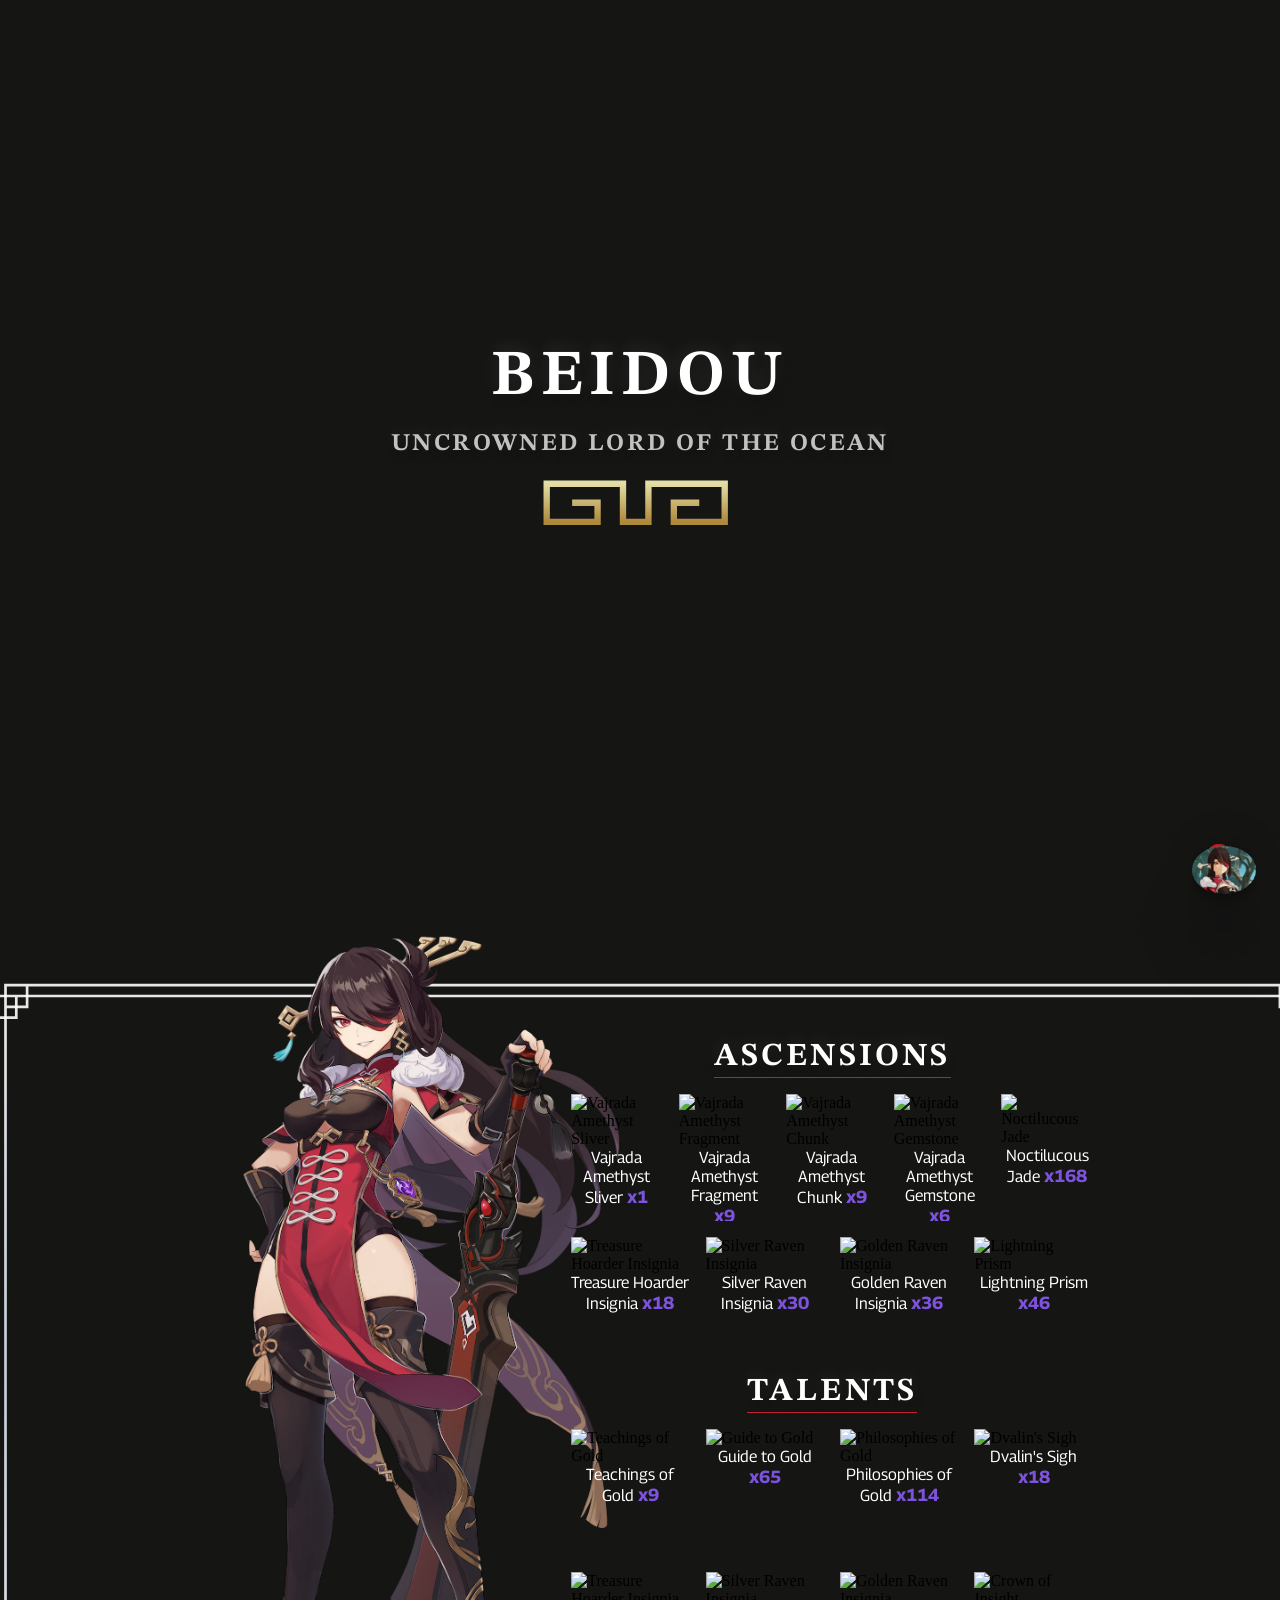
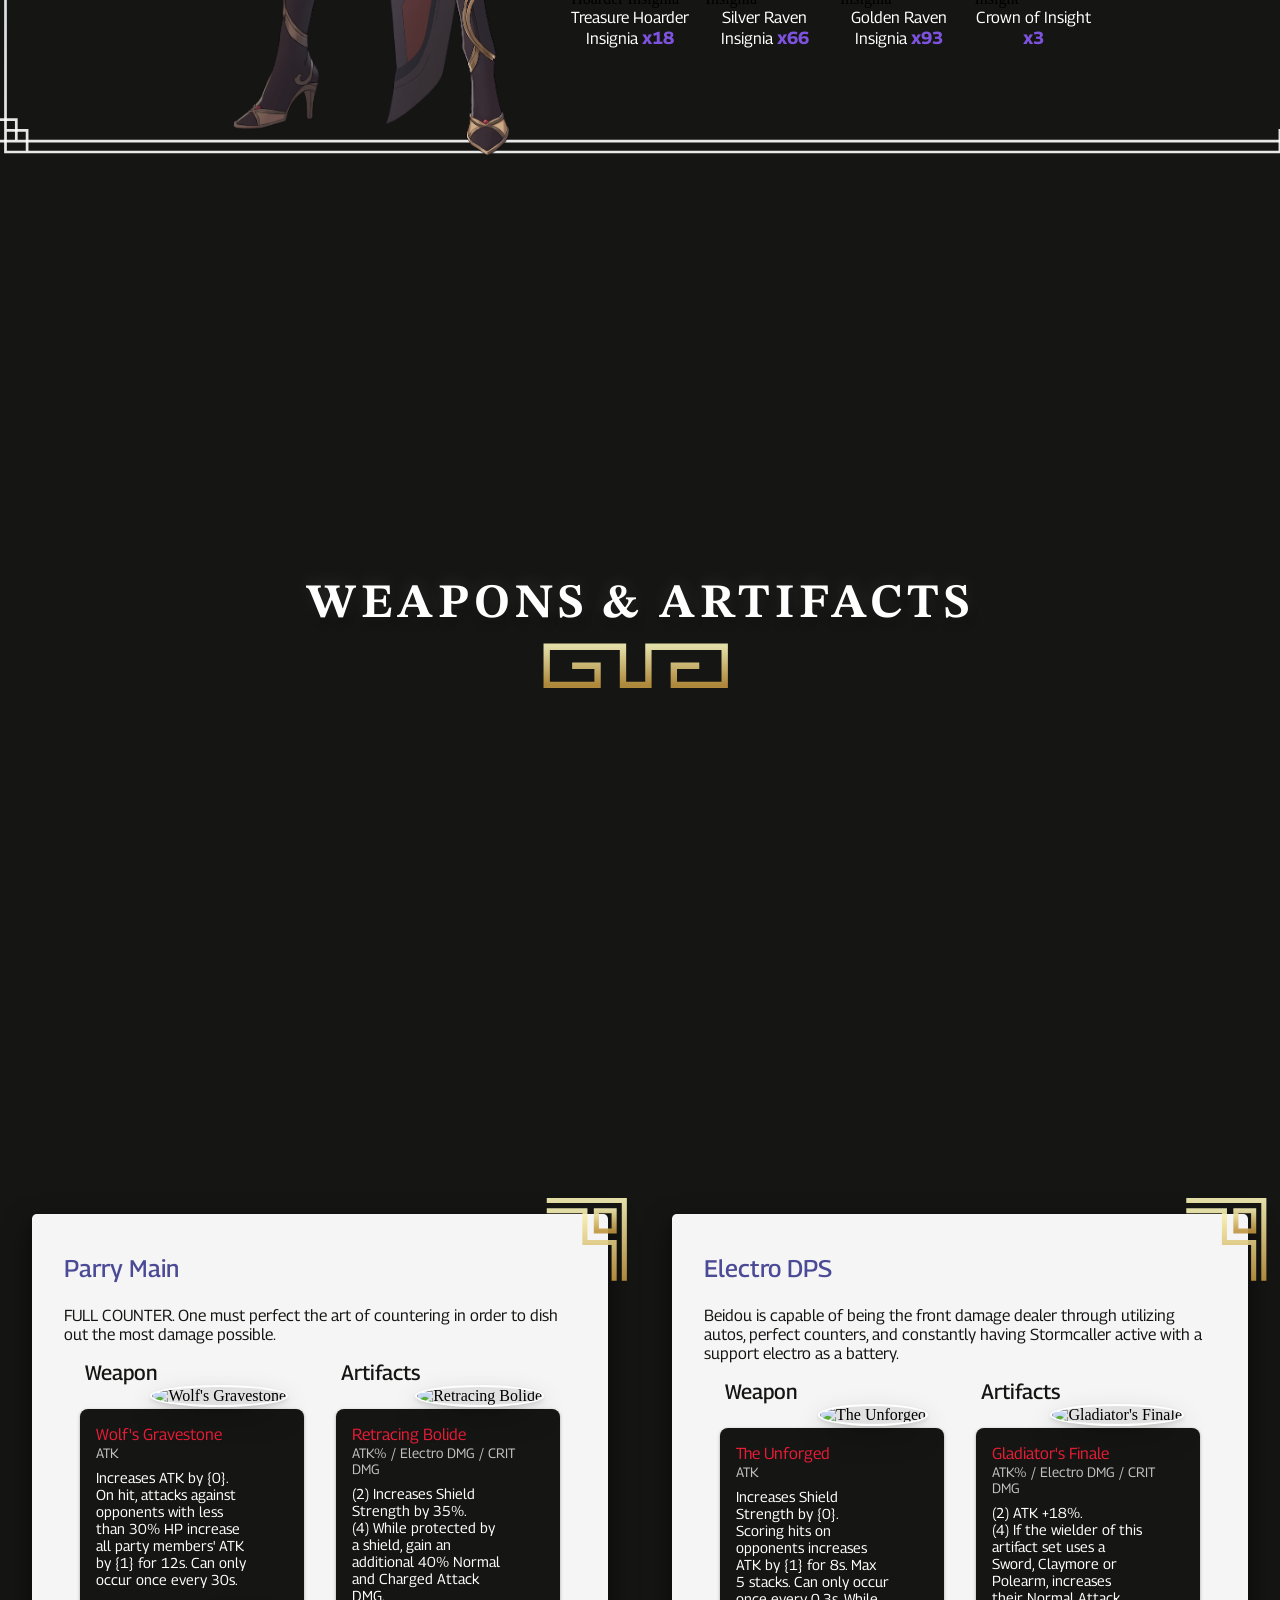
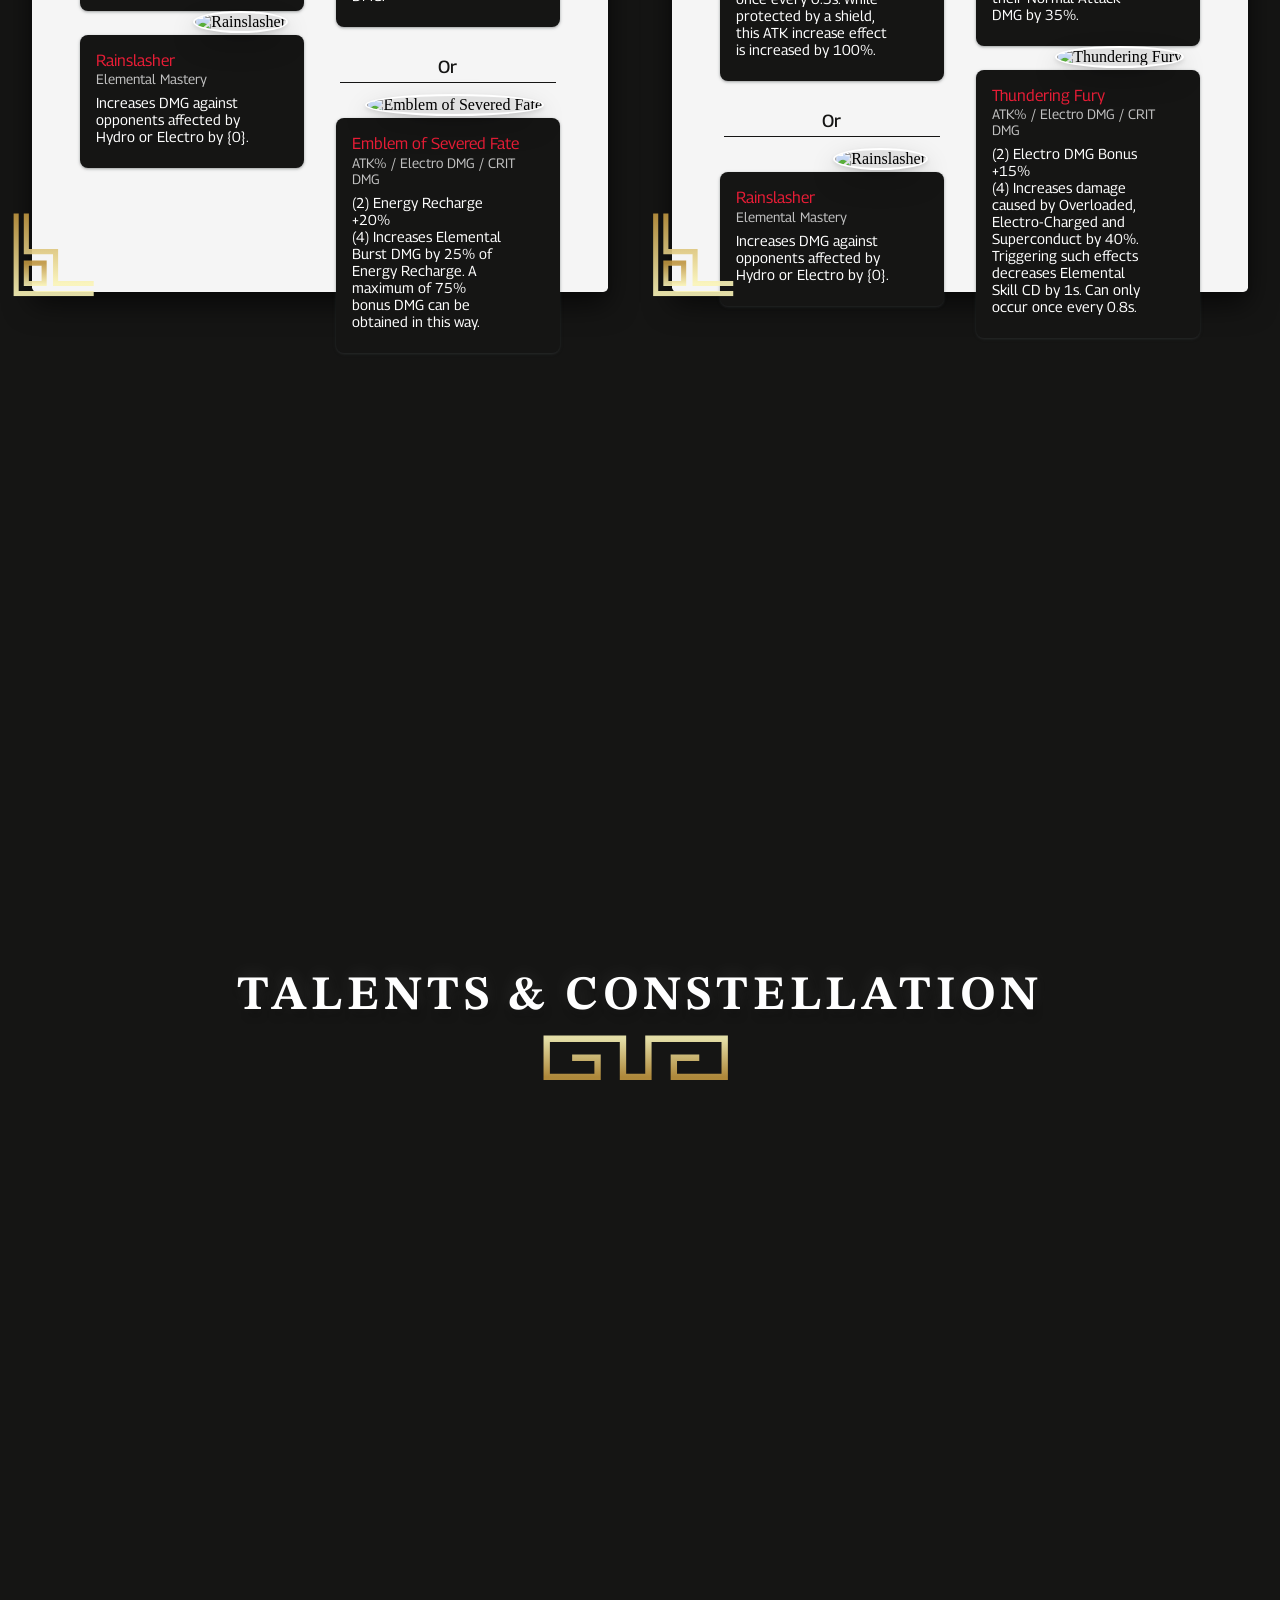
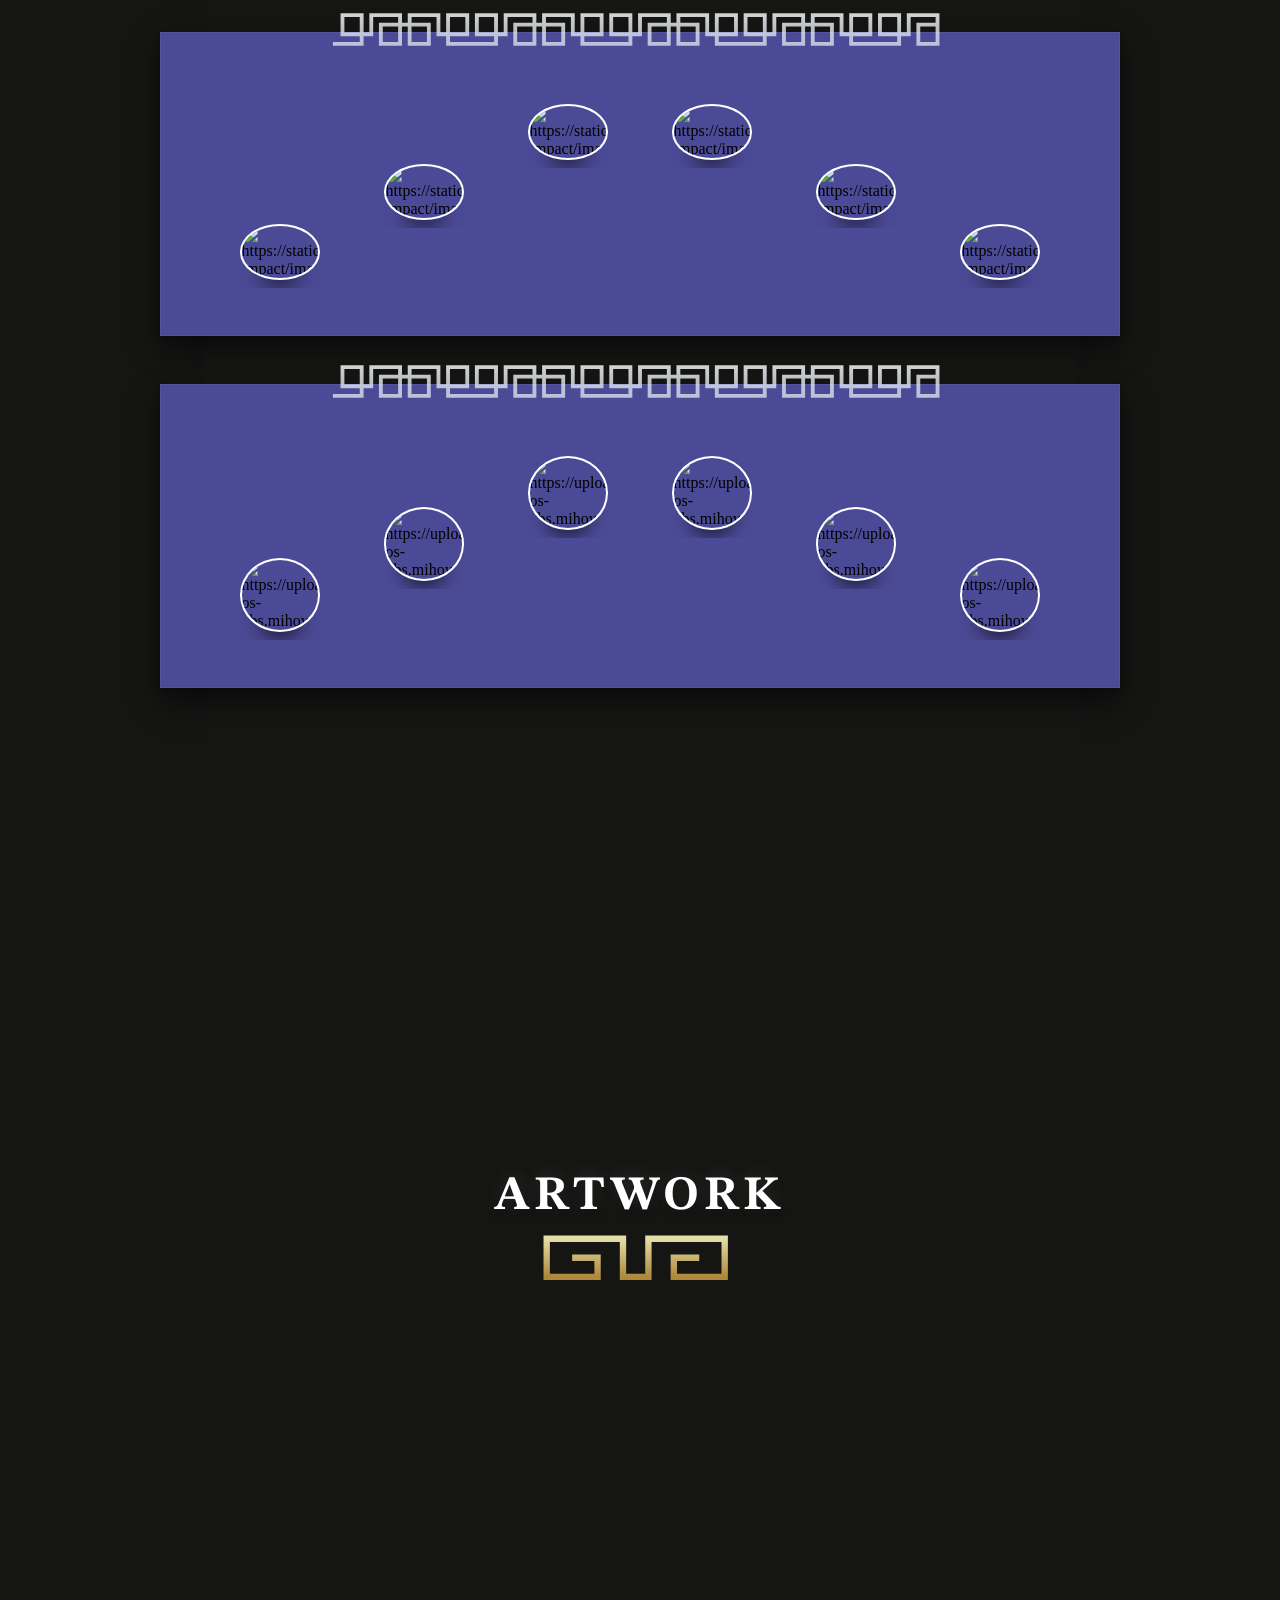
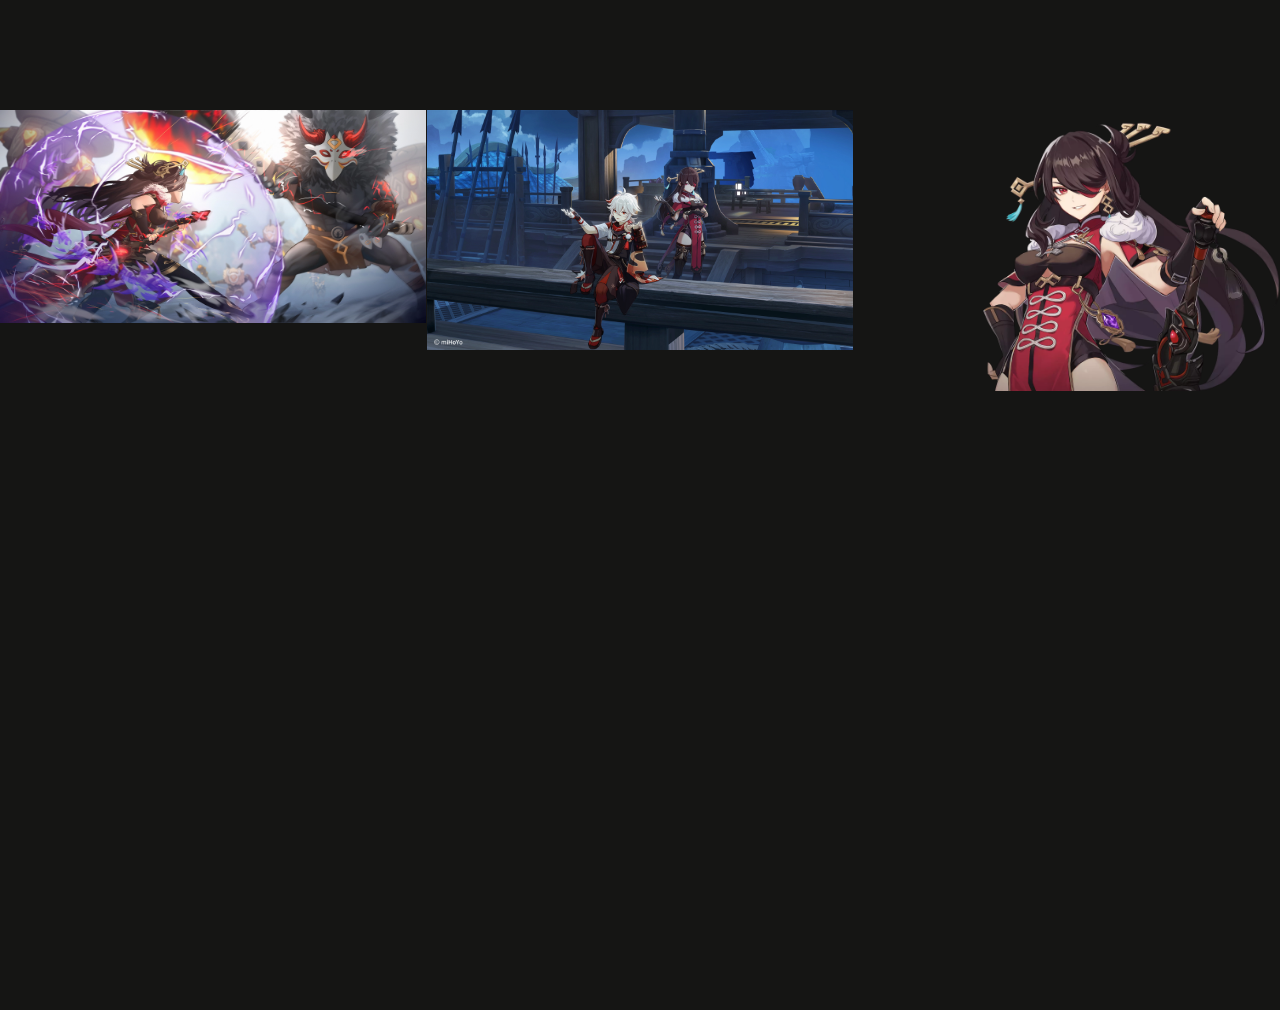
==== Liyue/Beidou/beidou.html @ e744b18b "update character scripts" ====
<!DOCTYPE html>
<html lang="en">
<head>
    <meta charset="UTF-8">
    <meta http-equiv="X-UA-Compatible" content="IE=edge">
    <meta name="viewport" content="width=device-width, initial-scale=1.0">
    <link rel='stylesheet' href='./style.css'>
    <!-- <link rel="stylesheet" href="https://unpkg.com/aos@next/dist/aos.css" /> -->
    <script src='./scripts/character.js' async></script>
    
    <!-- <script src='./scripts/randomQuote.js' defer></script>  -->
    <script src='./scripts/videoArtwork.js' async></script>
    <script src='./scripts/menu.js' defer></script>
    <title>Beidou</title>
</head>



<body>

    <svg width="0px" height="0px" xmlns="http://www.w3.org/2000/svg">
        <defs>
            <linearGradient id="lightToDarkBlackVertical" x1="0%" y1="0%" x2="100%" y2="0%" gradientTransform="rotate(90)">
                <stop offset="0%" style="stop-color:#ffffff;stop-opacity: .9" />
                <stop offset="50%" style="stop-color:#d7e1ec;stop-opacity: .9" />
                <stop offset="100%" style="stop-color:#ffffff;stop-opacity: .9" />
            </linearGradient>
            <linearGradient id="lightToDarkGold" x1="0%" y1="0%" x2="100%" y2="0%" gradientTransform="rotate(90)">
                <stop offset="0%" style="stop-color:#faf4b7;stop-opacity:.9" />
                <stop offset="100%" style="stop-color:#BF953F;stop-opacity:.9" />
            </linearGradient>
            <linearGradient id="darkToLightGold" x1="0%" y1="0%" x2="100%" y2="0%" gradientTransform="rotate(90)">
                <stop offset="0%" style="stop-color:#BF953F;stop-opacity:.9" />
                <stop offset="100%" style="stop-color:#FCF6BA;stop-opacity:.9" />
            </linearGradient>
            <linearGradient id="whiteGrad" x1="0%" y1="0%" x2="100%" y2="0%" gradientTransform="rotate(90)">
                <stop offset="0%" style="stop-color:#ffffff;stop-opacity:.8" />
                <stop offset="74%" style="stop-color:#d7e1ec;stop-opacity:.8" />
            </linearGradient>
            <linearGradient id="whiteGradOpp" x1="0%" y1="0%" x2="100%" y2="0%" gradientTransform="rotate(90)">
                <stop offset="0%" style="stop-color:#d7e1ec;stop-opacity:.8" />
                <stop offset="74%" style="stop-color:#ffffff;stop-opacity:.8" />
            </linearGradient>
        </defs>
    </svg>

    <section class="opening-section">
        <h1 class="title" id="title" data-aos="zoom-out" data-aos-delay="100"></h1>
        <h2 class="sub-title" id="sub-title" data-aos="zoom-out" data-aos-delay="300"></h2>
        <!-- Random Quote -->
        <!-- <p class="random-quote" id="randomQuote" data-aos="zoom-out" data-aos-delay="300"></p> -->
        <svg viewBox="0 0 151 15" xmlns="http://www.w3.org/2000/svg">
            <path d="M 45 2.5 L 47 2.5 L 47 4 L 43 4 L 43 1 L 49 1 L 49 4 L 51 4 L 51 1 L 57 1 L 57 4 L 53 4 L 53 2.5 L 55 2.5 " class="path" stroke="url(#lightToDarkGold)" stroke-width=".5" fill="transparent"></path>
        </svg>
        <div class="menu" id="menu">
            <i id="materials-anchor"></i>
            <i id="builds-anchor"></i>
            <i id="combat-anchor"></i>
            <i id="artwork-anchor"></i>
            <div class="image-video-container" id="menu-gif">
                <img data-aos="fade-right" data-aos-delay="400" src="./Beidou/gifs/mihoyo-genshin.gif" alt="beidou gif">
            </div>
        </div>
    </section>

    <section class="talents-ascension-section" id="talents-ascension">
        <svg viewBox="0 0 1650 1000" xmlns="http://www.w3.org/2000/svg">
            <path d="M 10 4 L 12 4 L 12 6 L 10 6 L 10 4 L 130 4 L 130 6 L 128 6 L 128 4 L 130 4 L 130 75 L 128 75 L 128 73 L 130 73 L 130 75 L 10 75 L 10 73 L 12 73 L 12 75 L 10 75 L 10 4" class="border" stroke="url(#lightToDarkBlackVertical)" stroke-width=".25" fill="transparent"></path>
            <path d="M 9 5 L 11 5 L 11 7 L 9 7 L 9 5 L 131 5 L 131 7 L 129 7 L 129 5 L 131 5 L 131 74 L 129 74 L 129 72 L 131 72 L 131 74 L 9 74 L 9 72 L 11 72 L 11 74 L 9 74 L 9 5 " class="border" stroke="url(#lightToDarkBlackVertical)" stroke-width=".25" fill="transparent"></path>
        </svg>

        <div class="character-splash image-video-container" id="character-splash">
            <img data-aos="zoom-in" src="" alt="">
        </div>
        <div class="talents-ascension">
            <h2 data-aos="zoom-in">Ascensions</h2>
            <div class="shivada">
                <div class="item image-video-container" data-aos="fade-right" data-aos-delay="850">
                    <img src="" alt="">
                    <p class="item-name stone"></p>
                </div>
                <div class="item image-video-container" data-aos="fade-right" data-aos-delay="650">
                    <img src="" alt="">
                    <p class="item-name stone" ></p>
                </div>
                <div class="item image-video-container" data-aos="fade-right" data-aos-delay="450">
                    <img src="" alt="">
                    <p class="item-name stone"></p>
                </div>
                <div class="item image-video-container" data-aos="fade-right" data-aos-delay="250">
                    <img src="" alt="">
                    <p class="item-name stone" ></p>
                </div>
                <div class="item image-video-container" data-aos="fade-right" data-aos-delay="50">
                    <img src="" alt="">
                    <p class="item-name stone" ></p>
                </div>
            </div>
            <div class="monster">
                <div class="item image-video-container" data-aos="fade-right" data-aos-delay="650">
                    <img src="" alt="">
                    <p class="item-name collectable"></p>
                </div>
                <div class="item image-video-container" data-aos="fade-right" data-aos-delay="450">
                    <img src="" alt="">
                    <p class="item-name collectable"></p>
                </div>
                <div class="item image-video-container" data-aos="fade-right" data-aos-delay="250">
                    <img src="" alt="">
                    <p class="item-name collectable"></p>
                </div>
                <div class="item image-video-container" data-aos="fade-right" data-aos-delay="50">
                    <img src="" alt="">
                    <p class="item-name unique-collectable"></p>
                </div>
            </div>
            <h2 data-aos="zoom-in">Talents</h2>
            <div class="books">
                <div class="item image-video-container" data-aos="fade-right" data-aos-delay="650">
                    <img src="" alt="">
                    <p class="item-name book"></p>
                </div>
                <div class="item image-video-container" data-aos="fade-right" data-aos-delay="450">
                    <img src="" alt="">
                    <p class="item-name book"></p>
                </div>
                <div class="item image-video-container" data-aos="fade-right" data-aos-delay="250">
                    <img src="" alt="">
                    <p class="item-name book"></p>
                </div>
                <div class="item image-video-container" data-aos="fade-right" data-aos-delay="50">
                    <img src="" alt="">
                    <p class="item-name boss"></p>
                </div>
            </div>
            <div class="monster">
                <div class="item image-video-container" data-aos="fade-right" data-aos-delay="650">
                    <img src="" alt="">
                    <p class="item-name collectable"></p>
                </div>
                <div class="item image-video-container" data-aos="fade-right" data-aos-delay="450">
                    <img src="" alt="">
                    <p class="item-name collectable"></p>
                </div>
                <div class="item image-video-container" data-aos="fade-right" data-aos-delay="250">
                    <img src="" alt="">
                    <p class="item-name collectable"></p>
                </div>
                <div class="item image-video-container" data-aos="fade-right" data-aos-delay="50">
                    <img src="" alt="">
                    <p class="item-name crown"></p>
                </div>
            </div>
        </div>
    </section>

    <section class="title-section">
        <h2 data-aos="zoom-out-down">Weapons & Artifacts</h2>
        <svg viewBox="0 0 151 15" xmlns="http://www.w3.org/2000/svg">
            <path d="M 45 2.5 L 47 2.5 L 47 4 L 43 4 L 43 1 L 49 1 L 49 4 L 51 4 L 51 1 L 57 1 L 57 4 L 53 4 L 53 2.5 L 55 2.5 " class="path" stroke="url(#lightToDarkGold)" stroke-width=".5" fill="transparent"></path>
        </svg>
    </section>

    <section class="build-section" id="build-section">
        <svg class="top-border" viewBox="0 0 151 15" xmlns="http://www.w3.org/2000/svg">
            <path d="M 43 .2 L 49.1 .2 L 49.1 6.5 " class="path" stroke="url(#lightToDarkGold)" stroke-width=".4" fill="transparent"></path>
            <path d="M 43 1 L 46 1 L 46 3.5 L 48.3 3.5 L 48.3 6.5 "class="path" stroke="url(#lightToDarkGold)" stroke-width=".4" fill="transparent"></path>
            <path d="M 46.9 1 L 48.3 1 L 48.3 2.6 L 46.9 2.6 L 46.9 .8  "class="path" stroke="url(#lightToDarkGold)" stroke-width=".4" fill="transparent"></path>
            <path d="M 93.3 .2 L 99.4 .2 L 99.4 6.5 " class="path" stroke="url(#lightToDarkGold)" stroke-width=".4" fill="transparent"></path>
            <path d="M 93.3 1 L 96.3 1 L 96.3 3.5 L 98.6 3.5 L 98.6 6.5 "class="path" stroke="url(#lightToDarkGold)" stroke-width=".4" fill="transparent"></path>
            <path d="M 97.2 1 L 98.6 1 L 98.6 2.6 L 97.2 2.6 L 97.2 .8  "class="path" stroke="url(#lightToDarkGold)" stroke-width=".4" fill="transparent"></path>
        </svg>

        <svg class="bottom-border" viewBox="0 0 151 15" xmlns="http://www.w3.org/2000/svg" transform="rotate(180)">
            <path d="M 43 .2 L 49.1 .2 L 49.1 6.5 " class="path" stroke="url(#lightToDarkGold)" stroke-width=".4" fill="transparent" ></path>
            <path d="M 43 1 L 46 1 L 46 3.5 L 48.3 3.5 L 48.3 6.5 "class="path" stroke="url(#lightToDarkGold)" stroke-width=".4" fill="transparent"></path>
            <path d="M 46.9 1 L 48.3 1 L 48.3 2.6 L 46.9 2.6 L 46.9 .8  "class="path" stroke="url(#lightToDarkGold)" stroke-width=".4" fill="transparent"></path>
            <path d="M 93.3 .2 L 99.4 .2 L 99.4 6.5 " class="path" stroke="url(#lightToDarkGold)" stroke-width=".4" fill="transparent"></path>
            <path d="M 93.3 1 L 96.3 1 L 96.3 3.5 L 98.6 3.5 L 98.6 6.5 "class="path" stroke="url(#lightToDarkGold)" stroke-width=".4" fill="transparent"></path>
            <path d="M 97.2 1 L 98.6 1 L 98.6 2.6 L 97.2 2.6 L 97.2 .8  "class="path" stroke="url(#lightToDarkGold)" stroke-width=".4" fill="transparent"></path>
        </svg>
    </section>

    <section class="title-section">
        <h2 data-aos="zoom-out-down">Talents & Constellation</h2>
        <svg viewBox="0 0 151 15" xmlns="http://www.w3.org/2000/svg">
            <path d="M 45 2.5 L 47 2.5 L 47 4 L 43 4 L 43 1 L 49 1 L 49 4 L 51 4 L 51 1 L 57 1 L 57 4 L 53 4 L 53 2.5 L 55 2.5 " class="path" stroke="url(#lightToDarkGold)" stroke-width=".5" fill="transparent"></path>
        </svg>
    </section>

    <section class="combat-section" id="combat-section">
        <div id="abilities-constellation" class="container">
            <div class="abilities-constellation">
                <svg viewBox="0 20 1400 80"  xmlns="http://www.w3.org/2000/svg" class="border-top">
                    <path d="M 180 60 L 210 60 L 210 30 L 190 30 L 190 50 L 220 50 
                            L 220 30 L 250 30 L 250 60 L 230 60 L 230 40 L 280 40 L 280 60 L 260 60 L 260 30 L 290 30 
                            L 290 50 L 320 50 L 320 30 L 300 30 L 300 60 L 350 60 L 350 30 L 330 30 L 330 50 L 360 50 
                            L 360 30 L 390 30 L 390 60 L 370 60 L 370 40 L 420 40 L 420 60 L 400 60 L 400 30 L 430 30 
                            L 430 50 L 460 50 L 460 30 L 440 30 L 440 60 L 490 60 L 490 30 L 470 30 L 470 50 L 500 50
                            L 500 30 L 530 30 L 530 60 L 510 60 L 510 40 L 560 40 L 560 60 L 540 60 L 540 30 L 570 30 
                            L 570 50 L 600 50 L 600 30 L 580 30 L 580 60 L 630 60 L 630 30 L 610 30 L 610 50 L 640 50
                            L 640 30 L 670 30 L 670 60 L 650 60 L 650 40 L 700 40 L 700 60 L 680 60 L 680 30 L 710 30 
                            L 710 50 L 740 50 L 740 30 L 720 30 L 720 60 L 770 60 L 770 30 L 750 30 L 750 50 L 780 50
                            L 780 30 L 810 30 L 810 60 L 790 60 L 790 40 L 810 40" class="border-image" stroke="url(#whiteGrad)" stroke-width="4" fill="transparent"></path>
                </svg>
                <div id="abilities" class="combat-images">
                    <div class="item ability-low image-video-container" data-aos="fade-down" data-aos-delay="100">
                        <img src="">
                    </div>
                    <div class="item ability-mid image-video-container" data-aos="fade-down" data-aos-delay="200">
                        <img src="">
                    </div>
                    <div class="item image-video-container" data-aos="fade-down" data-aos-delay="300">
                        <img src="">
                    </div>
                    <div class="item image-video-container" data-aos="fade-down" data-aos-delay="400">
                        <img src="">
                    </div>
                    <div class="item ability-mid image-video-container" data-aos="fade-down" data-aos-delay="500">
                        <img src="">
                    </div>
                    <div class="item ability-low image-video-container" data-aos="fade-down" data-aos-delay="600">
                        <img src="">
                    </div>
                </div>
                <h3 id="ability-title"></h3>
            </div>
            <div class="abilities-constellation">
                <svg viewBox="0 20 1400 80"  xmlns="http://www.w3.org/2000/svg" class="border-top">
                    <path d="M 180 60 L 210 60 L 210 30 L 190 30 L 190 50 L 220 50 
                            L 220 30 L 250 30 L 250 60 L 230 60 L 230 40 L 280 40 L 280 60 L 260 60 L 260 30 L 290 30 
                            L 290 50 L 320 50 L 320 30 L 300 30 L 300 60 L 350 60 L 350 30 L 330 30 L 330 50 L 360 50 
                            L 360 30 L 390 30 L 390 60 L 370 60 L 370 40 L 420 40 L 420 60 L 400 60 L 400 30 L 430 30 
                            L 430 50 L 460 50 L 460 30 L 440 30 L 440 60 L 490 60 L 490 30 L 470 30 L 470 50 L 500 50
                            L 500 30 L 530 30 L 530 60 L 510 60 L 510 40 L 560 40 L 560 60 L 540 60 L 540 30 L 570 30 
                            L 570 50 L 600 50 L 600 30 L 580 30 L 580 60 L 630 60 L 630 30 L 610 30 L 610 50 L 640 50
                            L 640 30 L 670 30 L 670 60 L 650 60 L 650 40 L 700 40 L 700 60 L 680 60 L 680 30 L 710 30 
                            L 710 50 L 740 50 L 740 30 L 720 30 L 720 60 L 770 60 L 770 30 L 750 30 L 750 50 L 780 50
                            L 780 30 L 810 30 L 810 60 L 790 60 L 790 40 L 810 40" class="border-image" stroke="url(#whiteGrad)" stroke-width="4" fill="transparent"></path>
                </svg>
                <div id="constellations" class="constellation-images">
                    <div class="item ability-low image-video-container" data-aos="fade-down" data-aos-delay="100">
                        <img src="">
                    </div>
                    <div class="item ability-mid image-video-container" data-aos="fade-down" data-aos-delay="200">
                        <img src="">
                    </div>
                    <div class="item image-video-container" data-aos="fade-down" data-aos-delay="300">
                        <img src="">
                    </div>
                    <div class="item image-video-container" data-aos="fade-down" data-aos-delay="400">
                        <img src="">
                    </div>
                    <div class="item ability-mid image-video-container" data-aos="fade-down" data-aos-delay="500">
                        <img src="">
                    </div>
                    <div class="item ability-low image-video-container" data-aos="fade-down" data-aos-delay="600">
                        <img src="">
                    </div>
                </div>
                <h3 id="constellation-title"></h3>
            </div>
        </div>
        <div id="combat-overlay" class="overlay">
            <div id="combat-box" class="overlay-box">
                <i id="combat-exit"><img src="https://img.icons8.com/small/16/000000/delete-sign.png" alt="exit img"/></i>
                <h2 id="combat-title"></h2>
                <p id="combat-description"></p>
                <div id="combat-video" class="image-video-container">
                </div>
            </div>
        </div>
    </section>


    <section class="title-section">
        <h2 data-aos="zoom-out-down">Artwork</h2>
        <svg viewBox="0 0 151 15" xmlns="http://www.w3.org/2000/svg">
            <path d="M 45 2.5 L 47 2.5 L 47 4 L 43 4 L 43 1 L 49 1 L 49 4 L 51 4 L 51 1 L 57 1 L 57 4 L 53 4 L 53 2.5 L 55 2.5 " class="path" stroke="url(#lightToDarkGold)" stroke-width=".5" fill="transparent"></path>
        </svg>
    </section>

    <section class="art-section" id="art-section">
        
    </section>
    
    <!-- AOS Script -->
    <script src="https://unpkg.com/aos@next/dist/aos.js"></script>
    <script>
      AOS.init({
        disable: 'phone',
        
        duration: 800,
        once: true,
      });
    </script>  
    
</body>
</html>
---- Liyue/Beidou/style.css ----
@import url('https://fonts.googleapis.com/css2?family=STIX+Two+Text:ital,wght@0,400;0,600;1,400;1,600&display=swap');
@import url('https://fonts.googleapis.com/css2?family=Georama:ital,wght@0,400;0,500;0,700;1,400;1,500;1,700&display=swap');

:root{
    --primary-color: #E71D36;
    --primary-2-color: #DE3C4B;
    --primary-3-color: #C02130;

    --secondary-color: #7D53DE;
    --secondary-2-color: #7776BC;

    --secondary-3-color: #4B4A96;


    --tertiary-color: #279AF1;
    --tertiary-2-color: #4059AD;
    --tertiary-3-color: #324586;

    --title-color: #FFFFFF;
    --sub-title-color: #C2C2C2;
    --paragraph-color: #FFFFFF;
    --light-title-color: #E71D36;
    --dark-title-color: #4B4A96;

    --main-background-color: #151514; 
    --light-container-color:#F5F5F5;
    --dark-container-color: #151514;
    
}

/* Universals */
*{
    margin: 0;
    padding: 0;
}
html{
    scroll-snap-type: y mandatory;
    overflow-x: hidden;
    overflow-y: scroll;
}
body{
    background-color: var(--main-background-color);
}

h1, h2, h3, h4, h5, h6{
    font-family: 'STIX Two Text', serif;
    font-weight: bold;
    font-size: 2em;
    color: var(--title-color);
    letter-spacing: .1em;
    text-transform: uppercase;
    text-align: center;
    text-shadow: 2px 7px 8px rgba(0,0,0,0.2), 
    0px -4px 18px rgba(255,255,255,.1);
}
 
p{
    font-family: "Georama", sans-serif;
    font-size: 1em;
    color: var(--paragraph-color);
}

svg{
    display: inline-block;
    transition: .5s;
}

.opening-section, .talents-ascension-section, 
.image-video-section, .combat-section, 
.title-section, .constellation-section, 
.build-section, .lore-section, 
.art-section{
    height: 100vh;
    scroll-snap-align: start;
}

/* Image Video & Containers */
.image-video-container{
    width: 100%;
    height: auto;
    overflow: hidden;
}

.image-video-container img{
    max-width: 100%;
    height: auto;
    display: block;
}

.container{
    width: 75%;
    margin: 0 auto;
}

/* Opening/Titles Section */
.opening-section, .title-section {
    display: flex;
    flex-direction: column;
    justify-content: center;
    align-items: center;
}
.opening-section .title{
    font-size: 4em;
}
.title-section h2{
    font-size: 3em;
}
.opening-section .random-quote, .opening-section .sub-title{
    font-size: 1.5em;
    color: var(--sub-title-color);
    padding: .5em;
}

.menu i{
    z-index: 4;
    position: fixed;
    right: 3em;
    bottom: 3em;
    width: 1.5em;
    height: 1.5em;
    background-color: var(--primary-color);
    border: 1.5px solid var(--primary-3-color);
    border-radius: 50%;
    transition: .5s;
}
.menu i:hover{
    background-color: var(--secondary-color);
}
.opening-section img{
    position: fixed;
    right: 1.5em;
    bottom: 1.5em;
    border-radius: 50%;
    max-width: 5%;
    z-index: 5;
    box-shadow: rgba(0, 0, 0, 0.25) 0px 54px 55px, rgba(0, 0, 0, 0.12) 0px -12px 30px, rgba(0, 0, 0, 0.12) 0px 4px 6px, rgba(0, 0, 0, 0.17) 0px 12px 13px, rgba(0, 0, 0, 0.09) 0px -3px 5px;
}

/* Talents/Ascension Materials */
.talents-ascension-section {
    position: relative;
}
.talents-ascension-section svg, .character-splash{
    position: absolute;
    top: 50%;
    left: 50%;
    transform: translate(-50%, -50%);
    z-index: -1;
    height: 100vh;
    padding-top: 3em;
}

.character-splash{
    padding: 0;
    width: 65%;
}
.character-splash img{
    max-height: 95%;
}

.talents-ascension{
    height: 100vh;
    width: 70%;
    position: relative;
    float: right;
    display: flex;
    flex-direction: column;
    align-items: center;
    justify-content: center;
    gap: .5em;
}
.talents-ascension h2{
    font-size: 2em;
    border-bottom: 1.5px solid var(--primary-3-color);
}
.monster, .shivada, .books{
    display: flex;
    justify-items: center;
    width: 60%;
    height: 15%;
}

.item-name{
    color: var(--title-color);
}
.item-name strong{
    color: var(--secondary-color);
    font-size: 1.1em;
}
.talents-ascension .item img{
    max-height: 70%;
    margin: 0 auto;
    transition: .3s;
}
.talents-ascension .item p{
    font-size: 1em;
    color: var(--title-color);
    text-align: center;
}

/* Weapons and Artifacts Section */
.build-section{
    padding: 6em 0em;
    display: flex;
    justify-content: space-between;
    position: relative;
}

.build{
    width: 100%;
    height: 70%;
    background-color: var(--light-container-color);
    border-radius: .3em;
    padding: 1em 2em 2em 2em;
    margin: 0em 2em;
    box-shadow: rgba(0, 0, 0, 0.6) 0px 12px 28px 0px, rgba(0, 0, 0, 0.1) 0px 2px 4px 0px, rgba(255, 255, 255, 0.05) 0px 0px 0px 1px inset;
}
.build-section .top-border{
    position: absolute;
    width: 100%;
    top: 5em;
}
.build-section .bottom-border{
    position: absolute;
    width: 100%;
    bottom: 19.6em;
}
.build h2,.build .build-description, .weapons-artifacts h3, .weapons-artifacts h4, .weapons-artifacts h5{
    font-family: "Georama", sans-serif;
    font-size: 1.5em;
    letter-spacing: 0;
    text-shadow: none;
    text-transform: none;
    font-weight: 500;
    text-align: left;
    transition: .5s;
}
.build h2{
    color: var(--dark-title-color);
    padding: 1em 0em;
}
.build .build-description{
    font-size: 1em;
    color: var(--main-background-color);
    padding-bottom: 1em;
    font-weight: 400; 
}

.weapons-artifacts h3{
    font-size: 1.3em;
    color: var(--main-background-color);
    font-weight: 500;
    padding: 0 1em;
}
.weapons-artifacts h4{
    font-size: 1em;
    color: var(--primary-color);
    font-weight: 400;
}
.weapons-artifacts h5{
    font-size: .85em;
    color: var(--sub-title-color);
    font-weight: 400;
    padding-top: .1em;
}
.weapons-artifacts p{
    font-size: .9em;
    width: 80%;
    padding: .5em 0;
}
.weapons-artifacts{
    display: flex;
    justify-content: space-around;
    width: 100%;
}
.weapons, .artifacts{
    flex-grow: 1;
    flex-basis: 0;
}

.weapons-artifacts .or-text{
    font-size: 1.1em;
    text-align: center;
    color: var(--dark-container-color);
    border-bottom: 1px solid var(--dark-container-color);
    padding: .3em;
    width: 80%;
    margin: 0 auto 2em auto;
}

.weapon, .artifact{
    position: relative;
    padding: 1em;
    margin: 1.5em 1em;
    background-color: var(--dark-container-color);
    border-radius: .5em;
    box-shadow: rgba(60, 64, 67, 0.3) 0px 1px 2px 0px, rgba(60, 64, 67, 0.15) 0px 1px 3px 1px;
}
.weapon img, .artifact img{
    position: absolute; 
    right: 1em;
    top: -1.5em;
    border-radius: 50%;
    background-color: #E1E1E1;
    border: 2px solid #FFFFFF;
    max-height: 40%;
    transition: .3s;
    box-shadow: rgba(0, 0, 0, 0.2) 0px 12px 28px 0px, rgba(0, 0, 0, 0.1) 0px 2px 4px 0px, rgba(255, 255, 255, 0.05) 0px 0px 0px 1px inset;
}
.weapon .large, .artifact .large{
    max-height: 40%;
}
.weapon .small, .artifact .small{
    max-height: 60%;
}

/* Combat Section */
.combat-section{
    display: flex;
    flex-direction: column;
    justify-content: center;
    align-items: center;
    position: relative;
}

.abilities-constellation{
    padding: 3em 3em;
    background-color: var(--secondary-3-color);
    margin: 3em 0em;
    position: relative;
    box-shadow: rgba(0, 0, 0, 0.6) 0px 12px 28px 0px, rgba(0, 0, 0, 0.1) 0px 2px 4px 0px, rgba(255, 255, 255, 0.05) 0px 0px 0px 1px inset
}
.abilities-constellation .border-top{
    position: absolute;
    left: 0em;
    top: -2em;
}

.combat-images, 
.constellation-images{
    display: flex;
    justify-items: center;
    align-items: start;
    padding-top: 1em;
    height: 12em;
    transition: .5s;
}
.item{
    padding: .5em;
}
.combat-images .item img, 
.constellation-images .item img{
    max-width: 60%;
    max-height: 100%;
    margin: 0 auto;
    border-radius: 50%;
    border: 2px solid var(--title-color);
    box-shadow: rgba(0, 0, 0, 0.7) 0px 25px 20px -20px;
}

.combat-images .ability-low, 
.constellation-images .ability-low{
    align-self: flex-end;
}
.combat-images .ability-mid, 
.constellation-images .ability-mid{
    align-self: center;
}

.abilities-constellation h3{
    position: absolute;
    bottom: 1.5em;
    font-size: 1.25em;
    left: 50%;
    transform: translate(-50%, -50%);
    padding: 0em 2em;
    border-left: 2px solid #F3F3FB;
    border-right: 2px solid #F3F3FB;
}

.overlay{
    position: absolute;
    top: 0;
    left: 0;

    display: flex;
    align-items: center;
    justify-content: center;

    height: 100vh;
    width: 100%;
    opacity: 0;
    transition: .5s;
    background: var(--tertiary-3-color);
    z-index: -1;
}

.overlay-box{
    background: var(--light-container-color);
    width: 80%;
    height: auto;
    position: relative;
    box-shadow: rgba(0, 0, 0, 0.6) 0px 12px 28px 0px, rgba(0, 0, 0, 0.1) 0px 2px 4px 0px, rgba(255, 255, 255, 0.05) 0px 0px 0px 1px inset
}

.overlay-box h2, .overlay-box p{
    font-family: "Georama", sans-serif;
    font-size: 1.5em;
    letter-spacing: 0em;
    text-shadow: none;
    text-transform: none;
    font-weight: 500;
    text-align: center;
    transition: .5s;
}

.overlay-box h2{
    font-family: 'STIX Two Text', serif;
    color: var(--dark-title-color);
    padding: 1.5em 0em;
}

.overlay-box p{
    color: #000000;
    font-weight: 400;
    font-size: 1em;
    width: 80%;
    text-align: left;
    margin: 0em auto 3em auto;
    line-height: 1.3em;
}

.overlay-box i{
    position: absolute; 
    top: 1em;
    right: 1.5em;
    padding: .3em;
}
.overlay-box i:hover{
    background-color: var(--primary-color);
    border: 1px solid black;
    border-radius: 3px;
    transition: .2s;
}

/* Art Section  */
.art-section{
    display: grid;
    grid-gap: 1px;
    grid-template-columns: repeat(3, 1fr);
}
.art-section > div{
    height: 33%;
}

.path{
    transform: scale(1.5);
    stroke-dasharray: 1000;
    stroke-dashoffset: 1000;
    animation: dash 40s linear forwards;
}

.border{
    transform: scale(12);
}
.border-image{
    transform: scale(1.4);
}

@keyframes dash{
    to{
        stroke-dashoffset: 0;
    }
}


@media only screen and (max-width: 480px){

    /* Universals */
    body{
        overflow-x: hidden;
    }

    /* Opening/Title Section */
    .opening-section .title{
        font-size: 2em;
    }
    .opening-section .sub-title{
        font-size: .6em;
    }
    .title-section h2{
        font-size: 1.5em;
    }
    .opening-section img{
        max-width: 20%;
    }

    /* Talents/Ascension Materials */
    .talents-ascension-section svg, .character-splash{
        display: none;
    }
    .talents-ascension{
        width: 100%;
        margin: 0;
    }
    .monster, .shivada, .books{
        flex-wrap: wrap;
        height: auto;
        width: auto;
        justify-content: center;
        margin: .5em 1em;
    }
    .monster .item, .shivada .item, .books .item{
        max-width: 15%;
    }
    .talents-ascension .item img{
        max-height: 100%;
    }
    .talents-ascension .item p{
        font-size: .6em;
    }
    

    /* Weapons and Artifacts Section */
    .build-section{
        flex-direction: column;
        height: auto;
        align-items: center;
    }
    .build{
        margin: 1em 0em;
        width: 70%;
    }
    .build h4, .build h5{
        width: 60%;
    }
    .build-section svg{
        display: none;
    }
    .weapons-artifacts{
        flex-direction: column;
        align-content: space-around;
    }
    .weapons-artifacts .or-text{
        margin: 1em auto 2em auto;
    }
    .weapon .large, .artifact .large{
        max-height: 25%;
    }
    .weapon .small, .artifact .small{
        max-height: 40%;
    }
    .weapon, .artifact{
        margin: 2em 0;
    }
    
    /* Combat Section */
    .combat-section #abilities-constellation{
        display: flex;
        justify-content: space-around;
    }
    .abilities-constellation{
        padding: 1em 0em;
        width: 47%;
    }
    .abilities-constellation .border-top{
        display: none;
    }
    .abilities-constellation h3{
        display: none;
    }
    .combat-images, 
    .constellation-images{
        flex-direction: column;
        justify-content: center;
        height: auto;
    }
    .item{
        padding: 0;
    }
    .combat-images .item img, 
    .constellation-images .item img{
        max-width: 50%;
        margin: 1em auto;
    }
    .combat-images .ability-low, 
    .constellation-images .ability-low{
        align-self: start;
    }
    .combat-images .ability-mid, 
    .constellation-images .ability-mid{
        align-self: start;
    }

    /* Art Section */
    .art-section{
        grid-gap: 0px;
        grid-template-columns: repeat(1, 1fr);
    }
    .art-section > div{
        height: 100%;
    }

}

@media only screen and (min-width: 481px) and (max-width: 1024px){

    /* Universals */
    body{
        overflow-x: hidden;
    }

    /* Opening/Title Section */
    .opening-section img{
        max-width: 15%;
    }

    /* Talents Ascension Materials */
    .talents-ascension-section svg, .character-splash{
        display: none;
    }
    .talents-ascension{
        width: 100%;
        margin: 0;
    }
    .monster, .shivada, .books{
        flex-wrap: wrap;
        height: auto;
        width: auto;
        justify-content: center;
    }
    .monster .item, .shivada .item, .books .item{
        max-width: 15%;
    }
    .talents-ascension .item img{
        max-height: 60%;
    }
    .talents-ascension .item p{
        font-size: .8em;
    }

    /* Weapons and Artifacts Section */
    .build-section{
        height: auto;
        padding: 3em 0em; 
    }
    .build-section svg{
        display: none;
    }
    .weapons-artifacts{
        flex-direction: column;
        align-content: space-around;
    }
    .weapons-artifacts .or-text{
        margin: 1em auto 2em auto;
    }
    .weapon img, .artifact img{
        max-height: 30%;
        top: -1.5em;
    }
    .weapon .large, .artifact .large{
        max-height: 30%;
    }
    .weapon .small, .artifact .small{
        max-height: 45%;
    }

    /* Combat Section */
    .combat-section #abilities-constellation{
        display: flex;
        justify-content: space-around;
    }
    .abilities-constellation{
        padding: 0;
        width: 45%;
    }
    .abilities-constellation .border-top{
        display: none;
    }
    .abilities-constellation h3{
        display: none;
    }
    .combat-images, 
    .constellation-images{
        flex-direction: column;
        justify-content: center;
        height: auto;
        margin-bottom: 1em;
    }
    .item{
        padding: 0;
    }
    .combat-images .item img, 
    .constellation-images .item img{
        max-width: 25%;
        margin: .5em auto;
    }
    .combat-images .ability-low, 
    .constellation-images .ability-low{
        align-self: start;
    }
    .combat-images .ability-mid, 
    .constellation-images .ability-mid{
        align-self: start;
    }

    /* Art Section */
    .art-section{
        grid-gap: 0px;
        grid-template-columns: repeat(1, 1fr);
    }
    .art-section > div{
        height: 100%;
    }
}
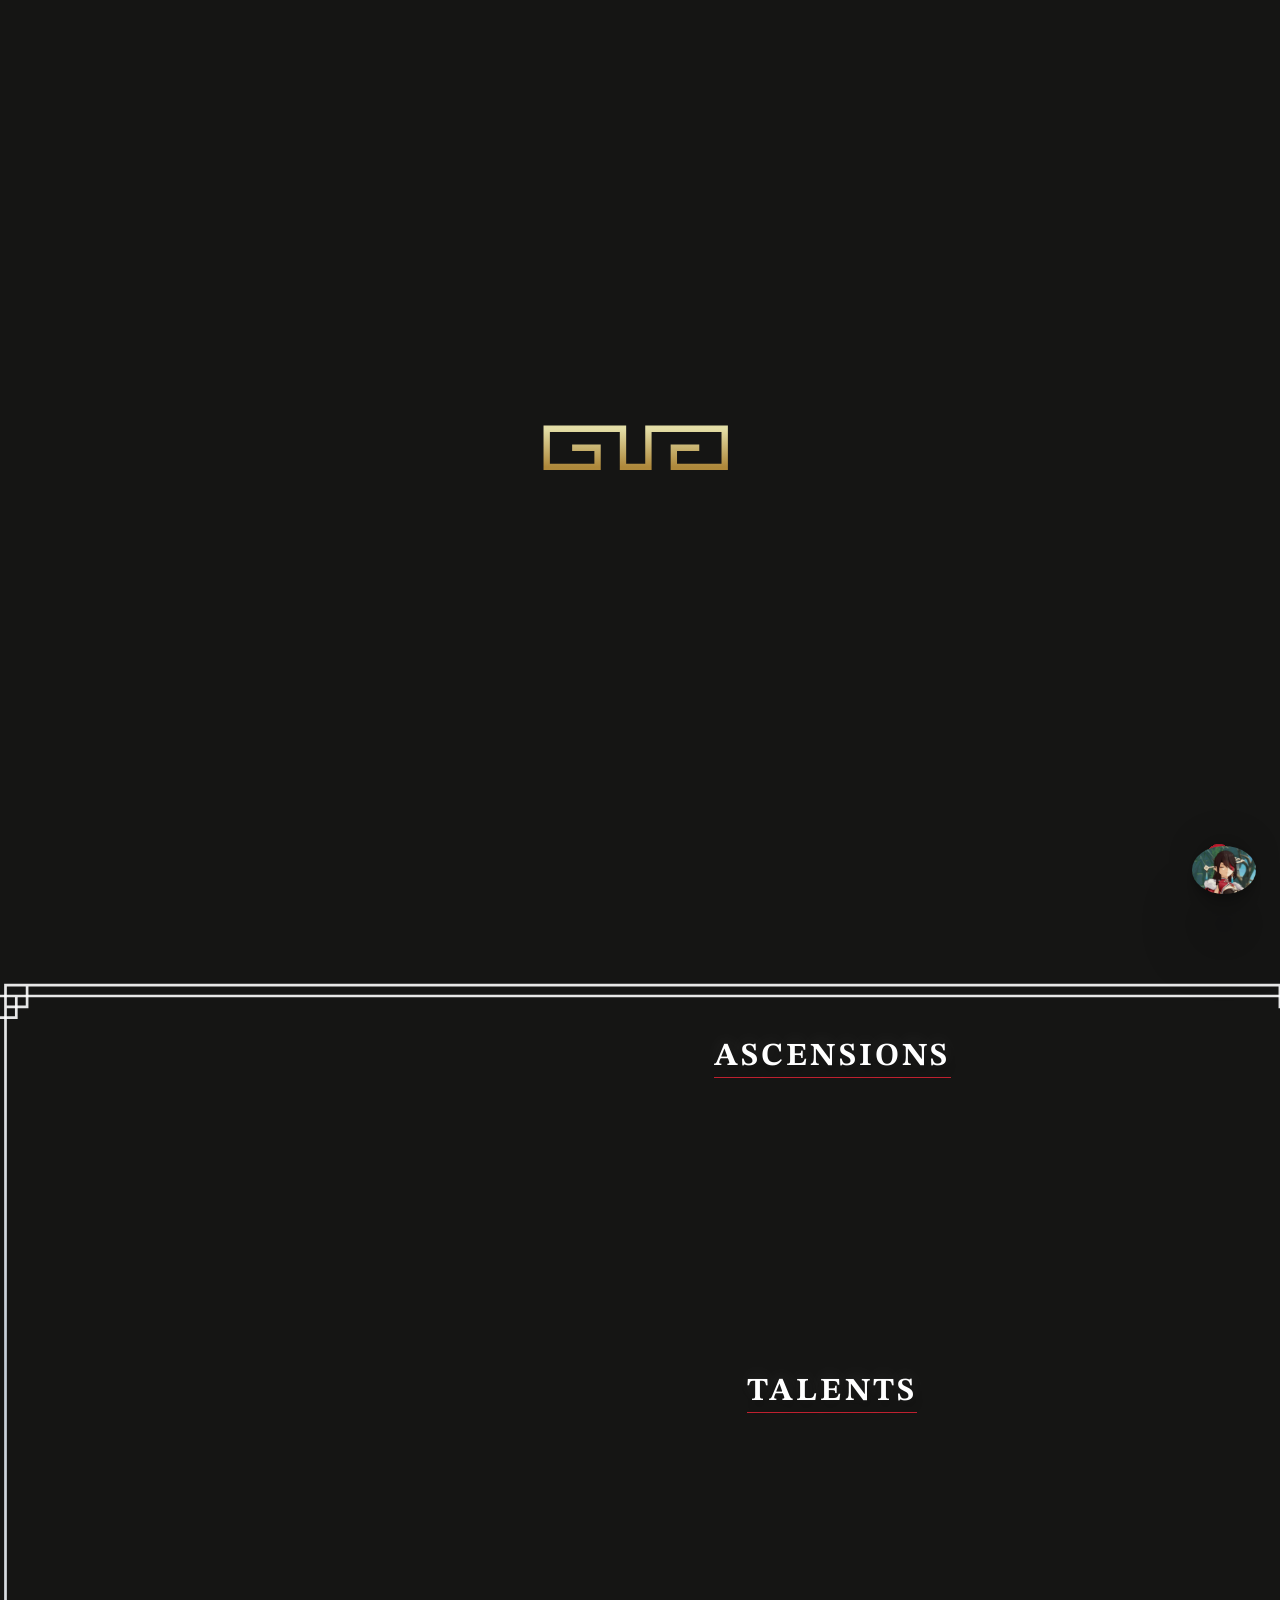
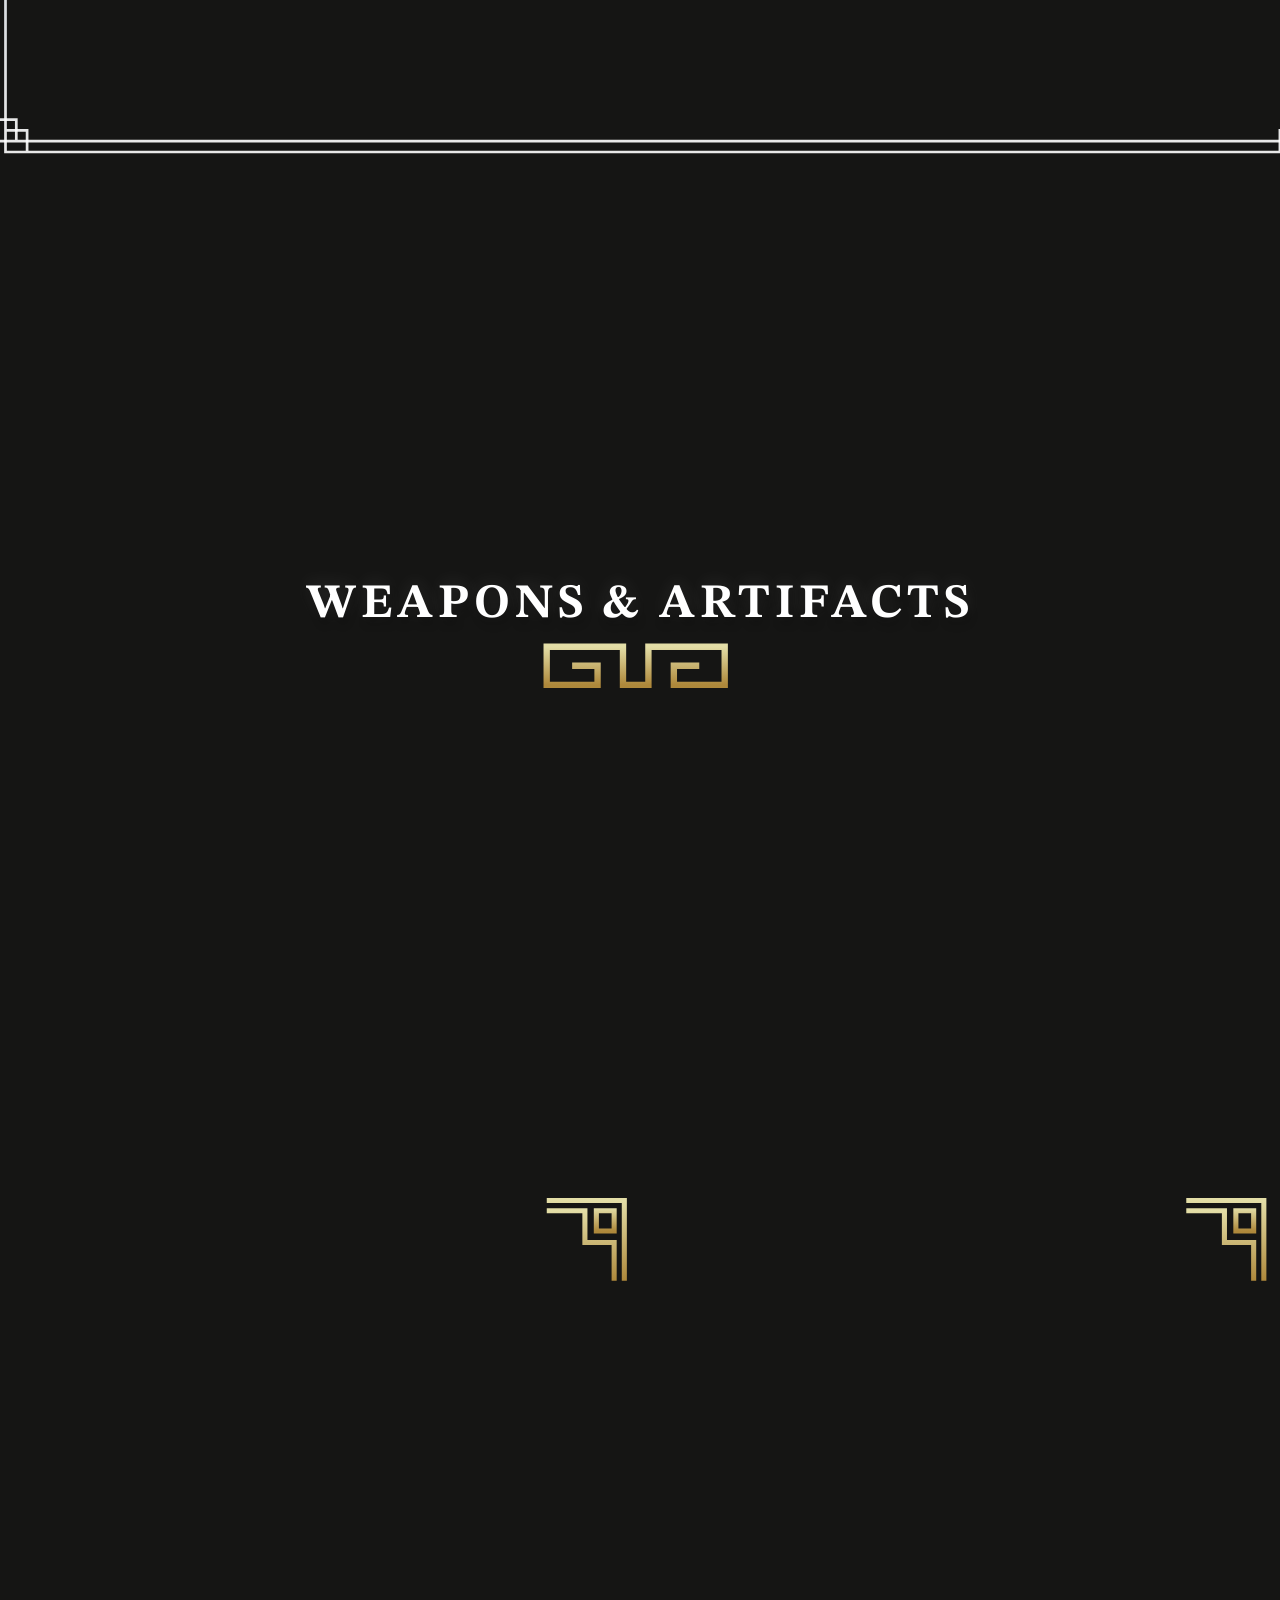
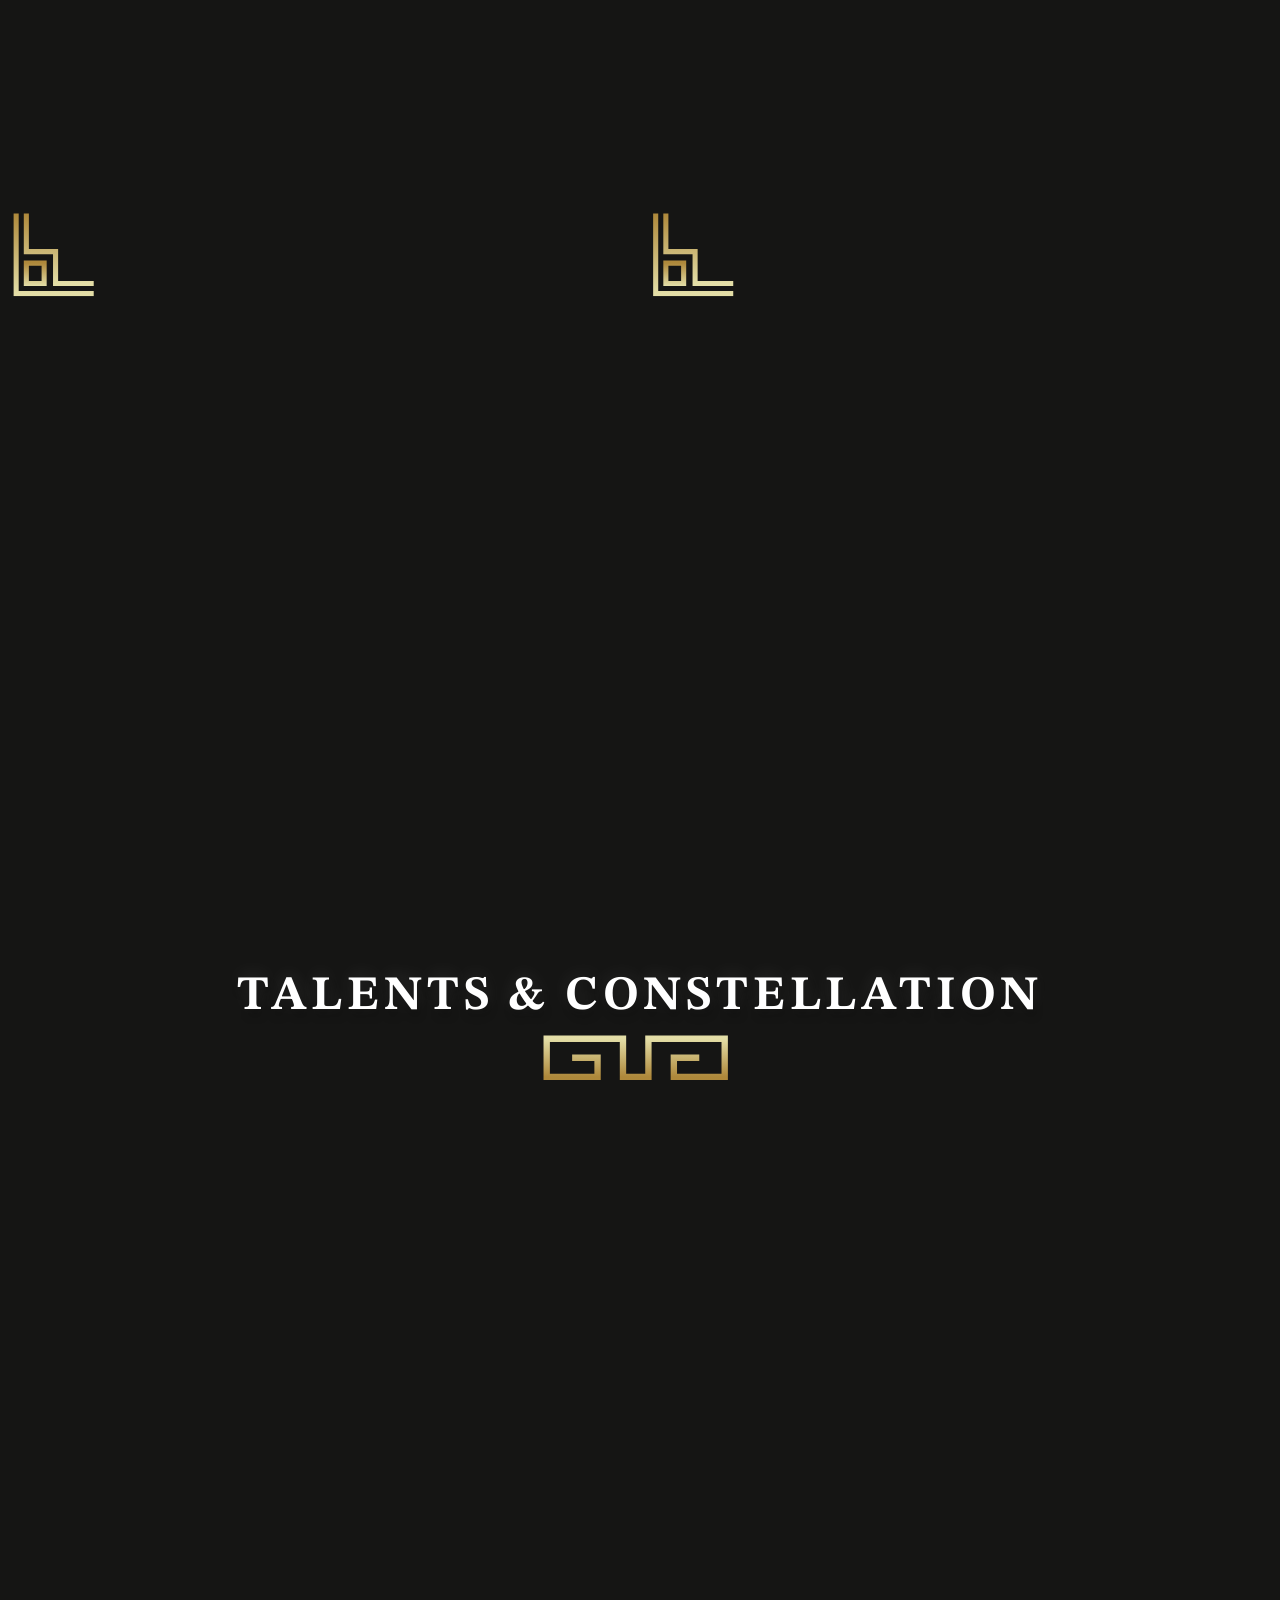
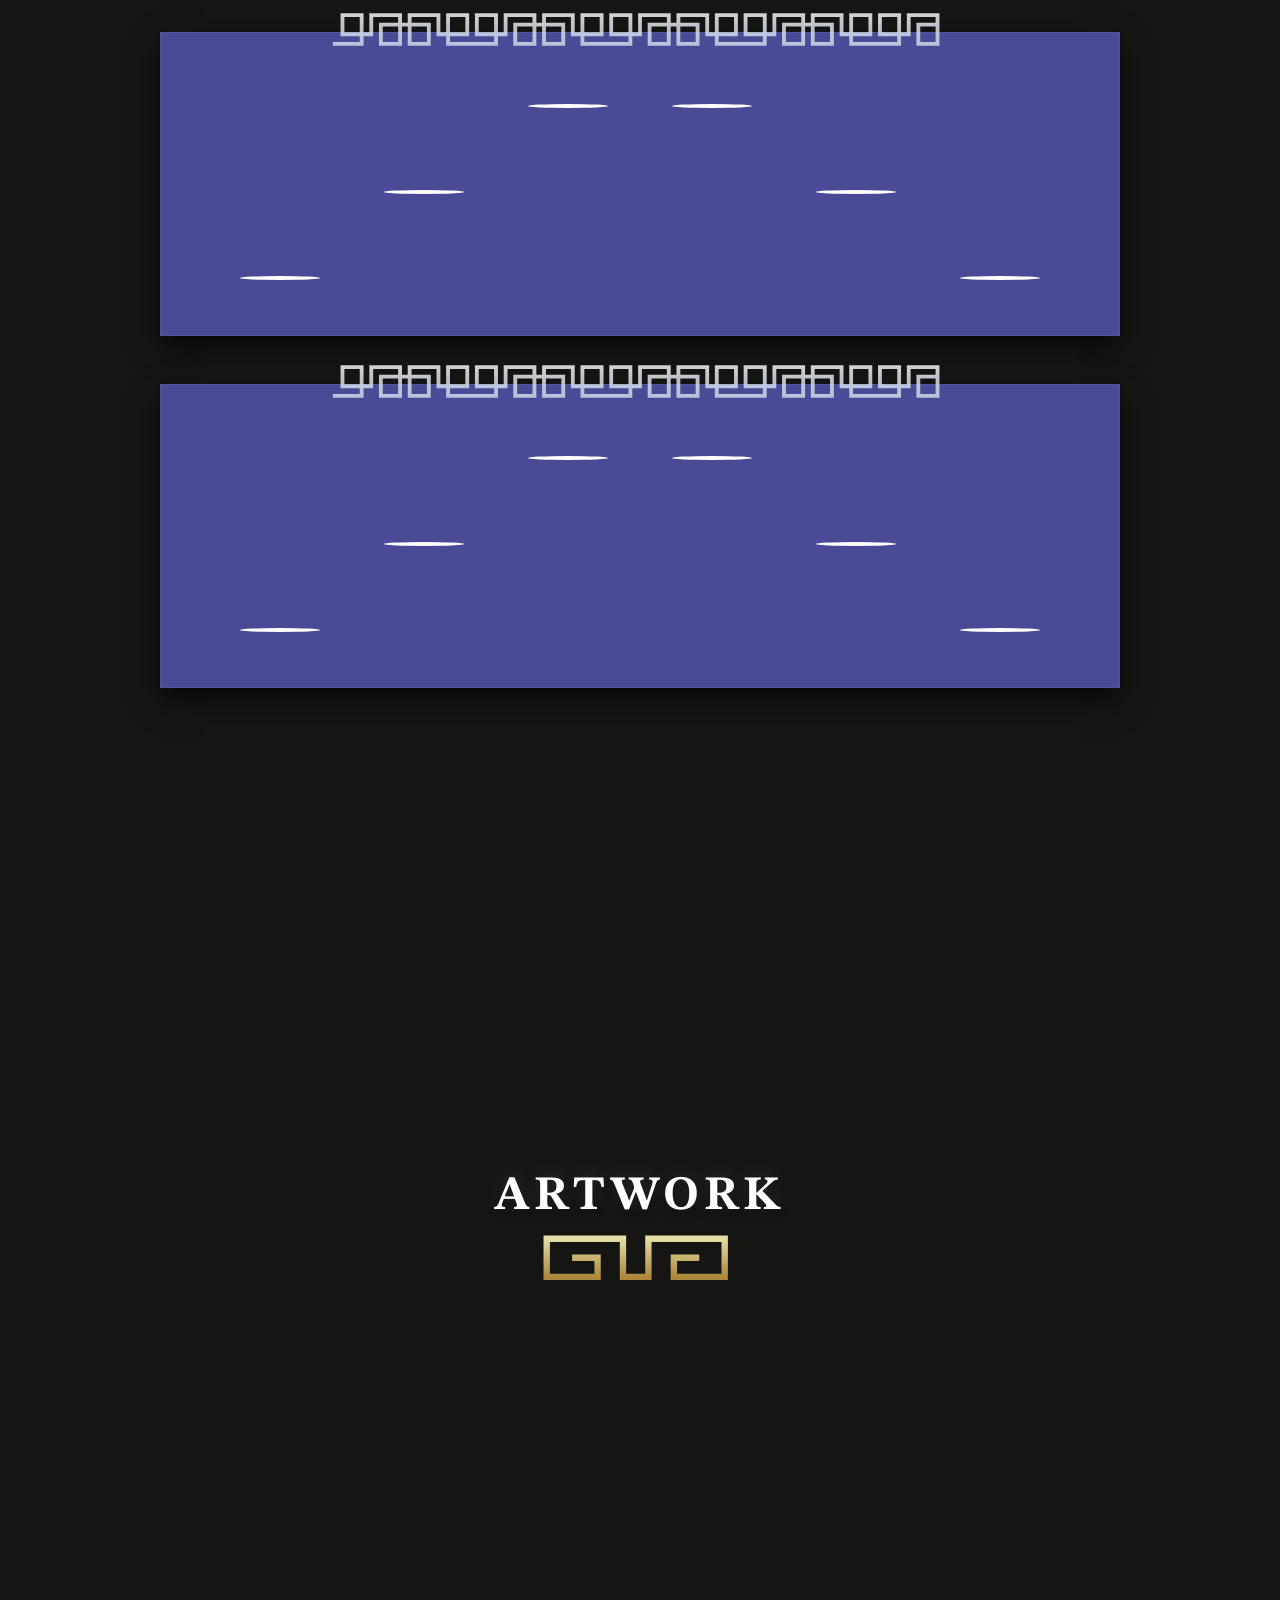
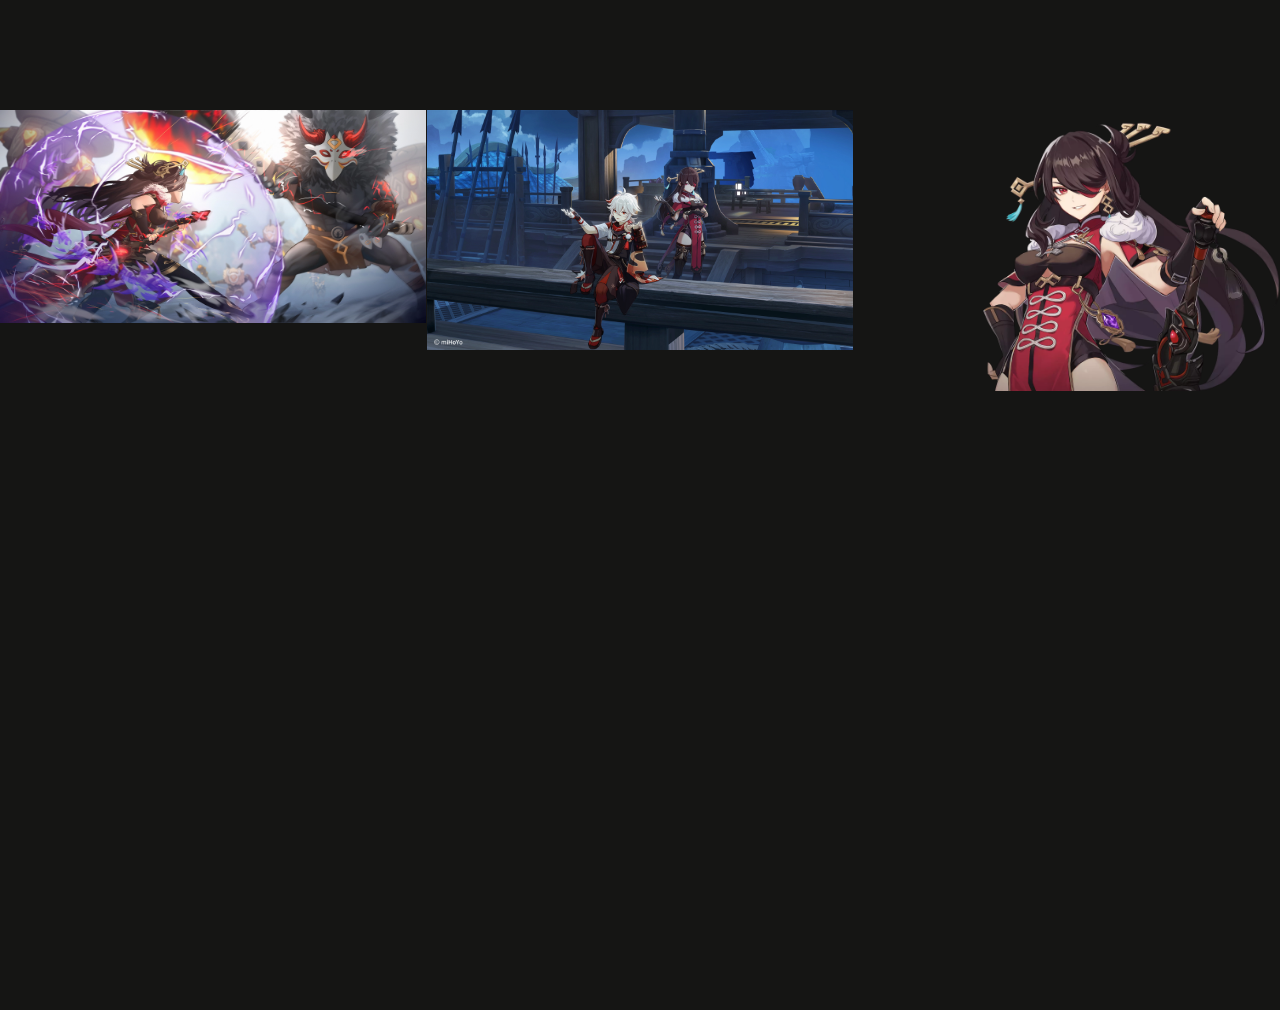
==== commit 6db0238b: "update html and css for all characters" ====
--- a/Liyue/Beidou/beidou.html
+++ b/Liyue/Beidou/beidou.html
@@ -5,7 +5,7 @@
     <meta http-equiv="X-UA-Compatible" content="IE=edge">
     <meta name="viewport" content="width=device-width, initial-scale=1.0">
     <link rel='stylesheet' href='./style.css'>
-    <!-- <link rel="stylesheet" href="https://unpkg.com/aos@next/dist/aos.css" /> -->
+    <link rel="stylesheet" href="https://unpkg.com/aos@next/dist/aos.css" />
     <script src='./scripts/character.js' async></script>
     
     <!-- <script src='./scripts/randomQuote.js' defer></script>  -->
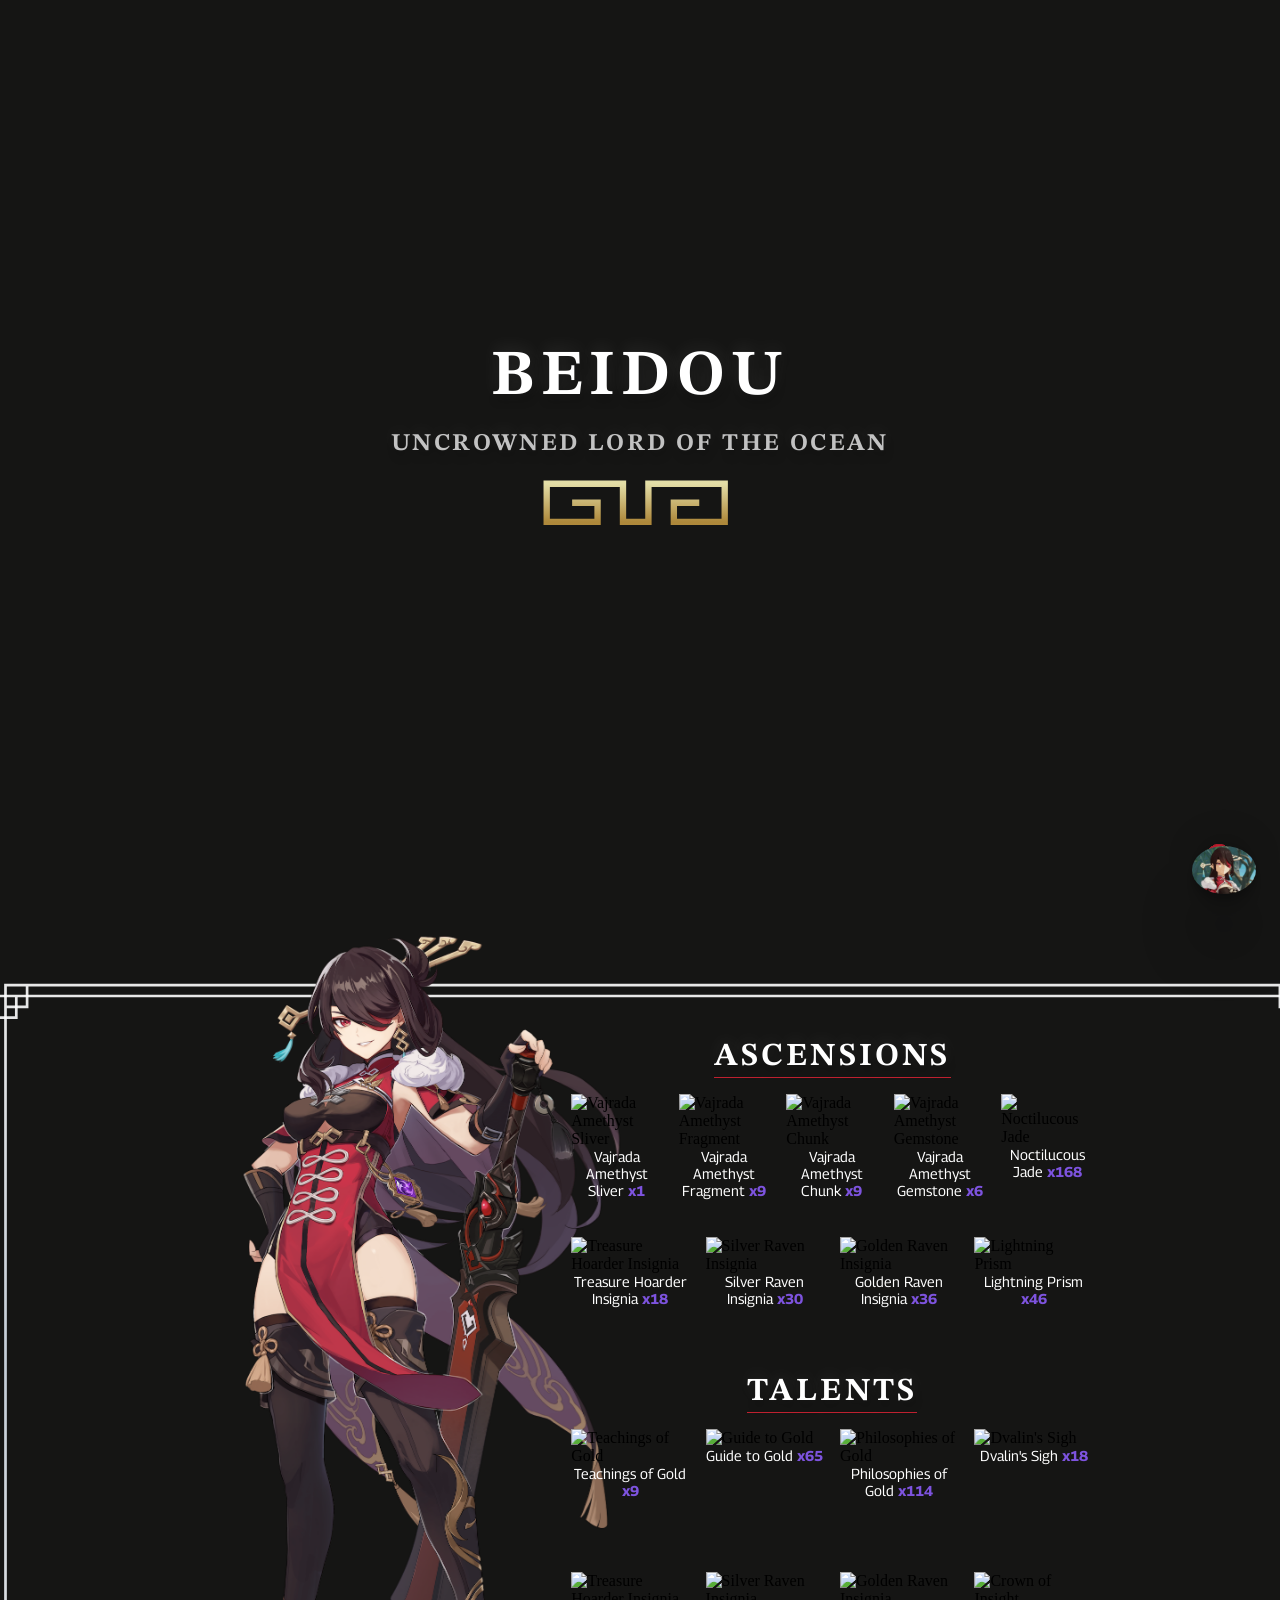
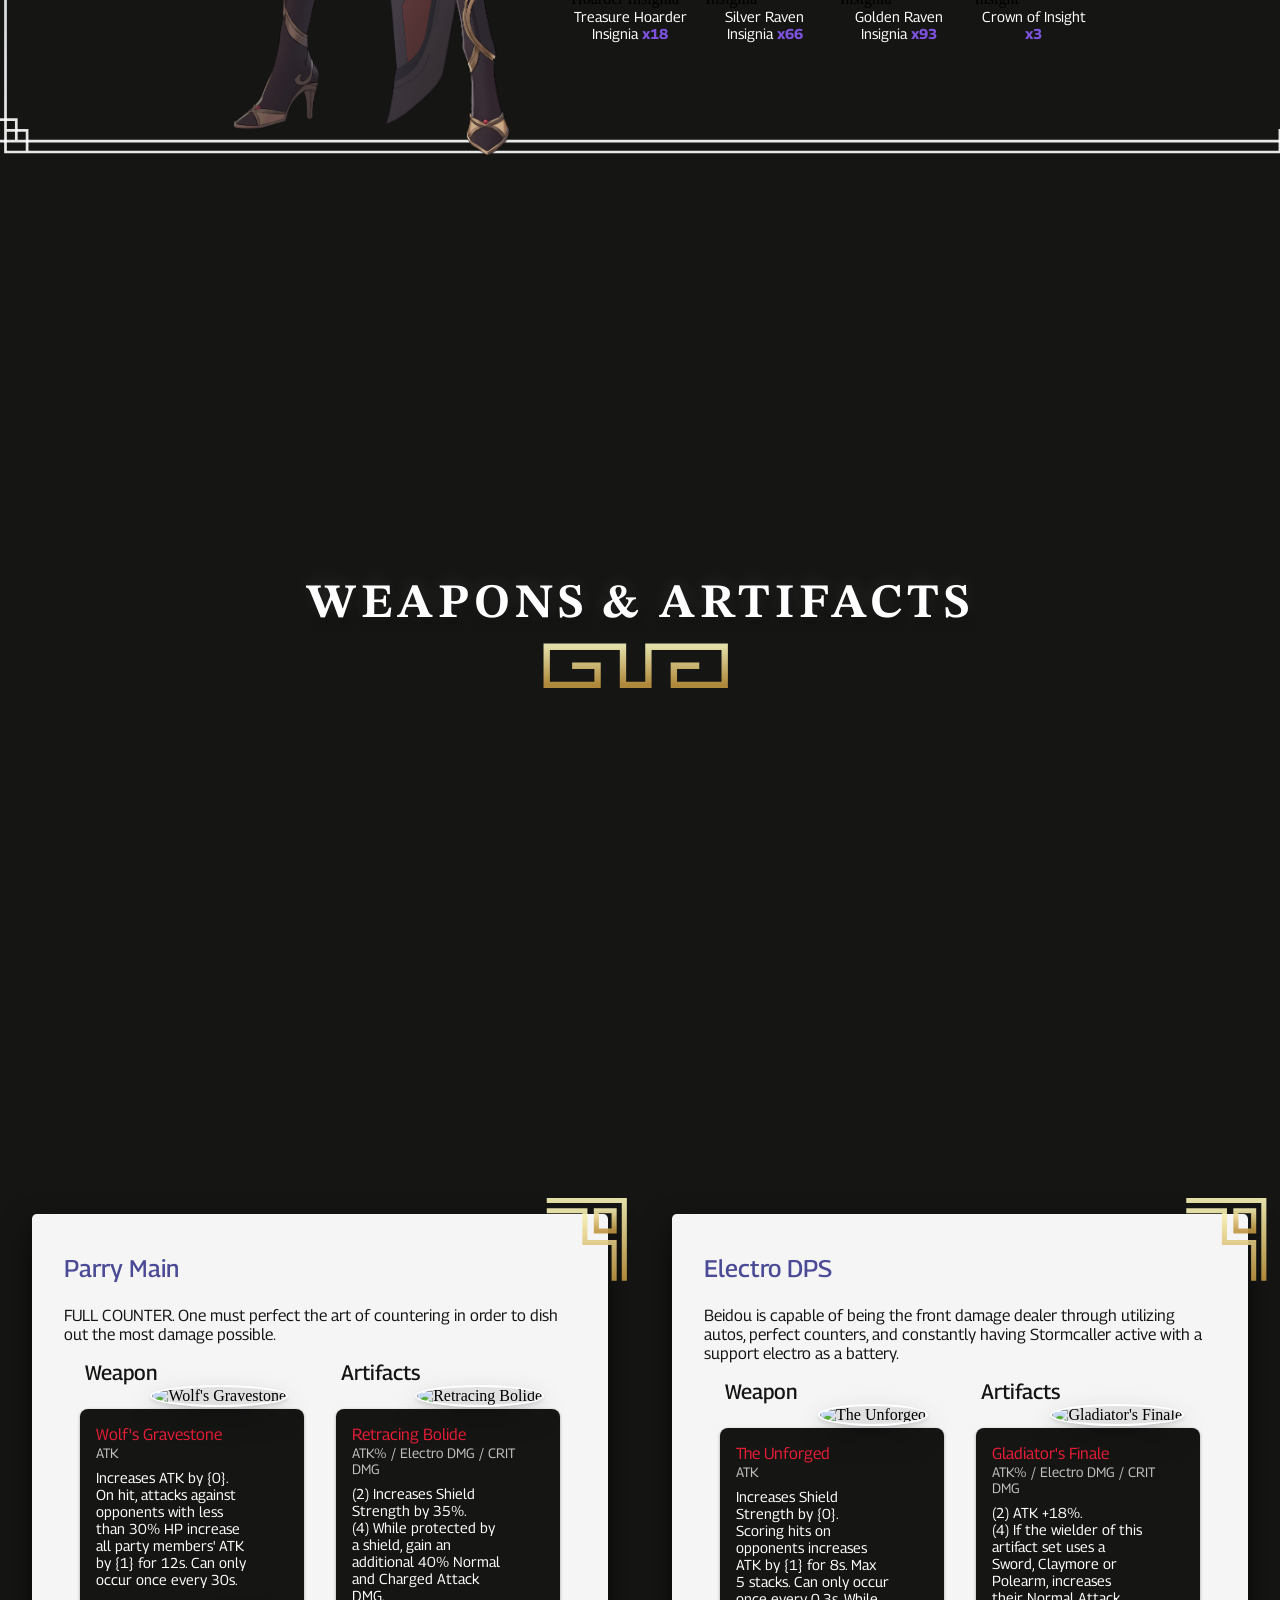
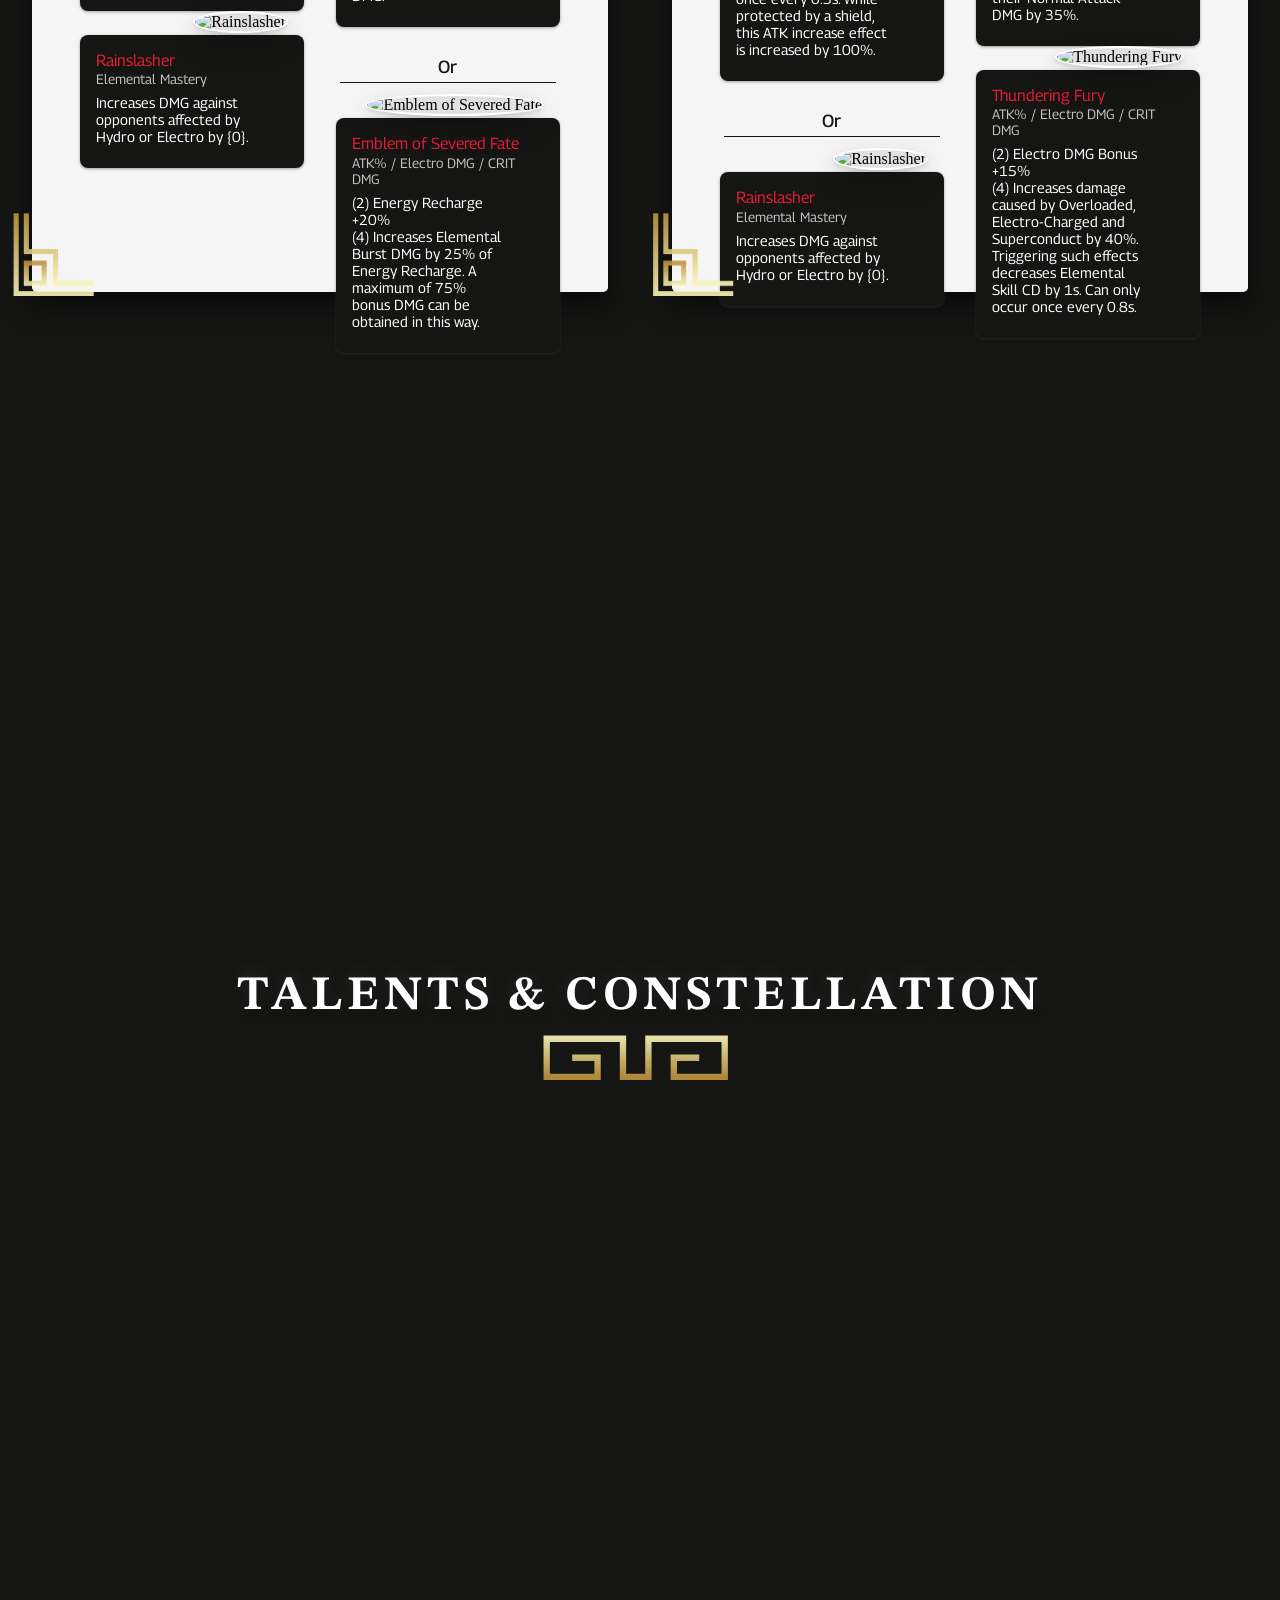
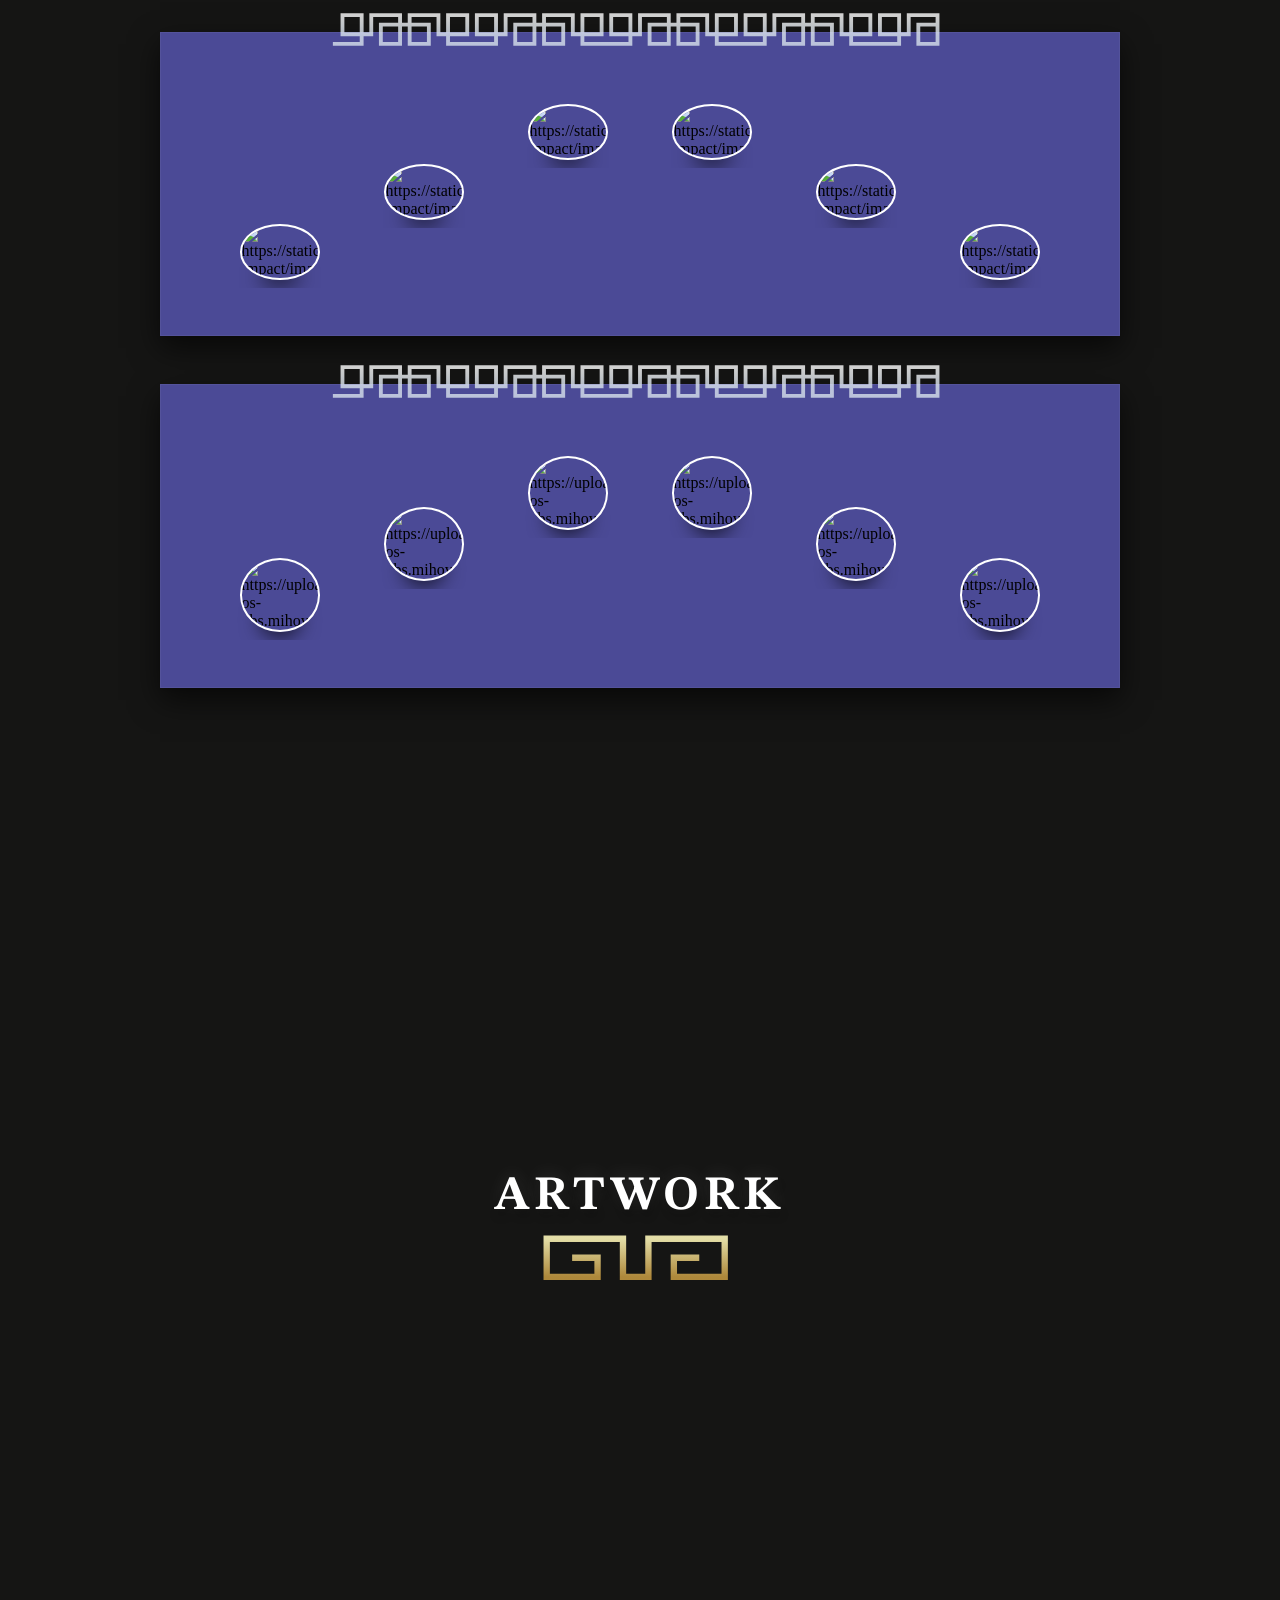
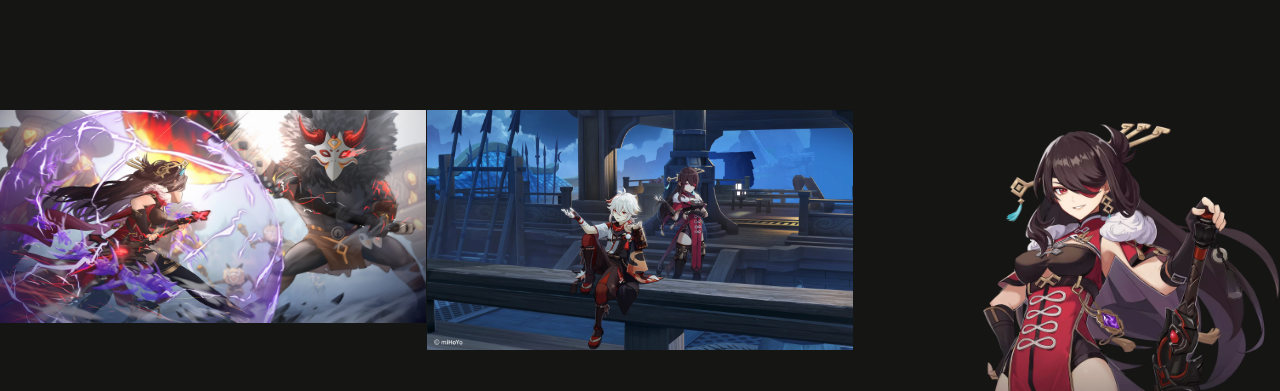
==== commit 6ecb59e4: "build description for childe" ====
--- a/Liyue/Beidou/beidou.html
+++ b/Liyue/Beidou/beidou.html
@@ -58,7 +58,7 @@
             <i id="combat-anchor"></i>
             <i id="artwork-anchor"></i>
             <div class="image-video-container" id="menu-gif">
-                <img data-aos="fade-right" data-aos-delay="400" src="./Beidou/gifs/mihoyo-genshin.gif" alt="beidou gif">
+                <img  src="" alt="">
             </div>
         </div>
     </section>
--- a/Liyue/Beidou/style.css
+++ b/Liyue/Beidou/style.css
@@ -180,12 +180,11 @@
     height: 15%;
 }
 
-.item-name{
+.item-name p{
     color: var(--title-color);
 }
 .item-name strong{
     color: var(--secondary-color);
-    font-size: 1.1em;
 }
 .talents-ascension .item img{
     max-height: 70%;
@@ -193,7 +192,7 @@
     transition: .3s;
 }
 .talents-ascension .item p{
-    font-size: 1em;
+    font-size: .9em;
     color: var(--title-color);
     text-align: center;
 }
@@ -448,9 +447,10 @@
     display: grid;
     grid-gap: 1px;
     grid-template-columns: repeat(3, 1fr);
+    height: auto;
 }
 .art-section > div{
-    height: 33%;
+    height: 100%;
 }
 
 .path{
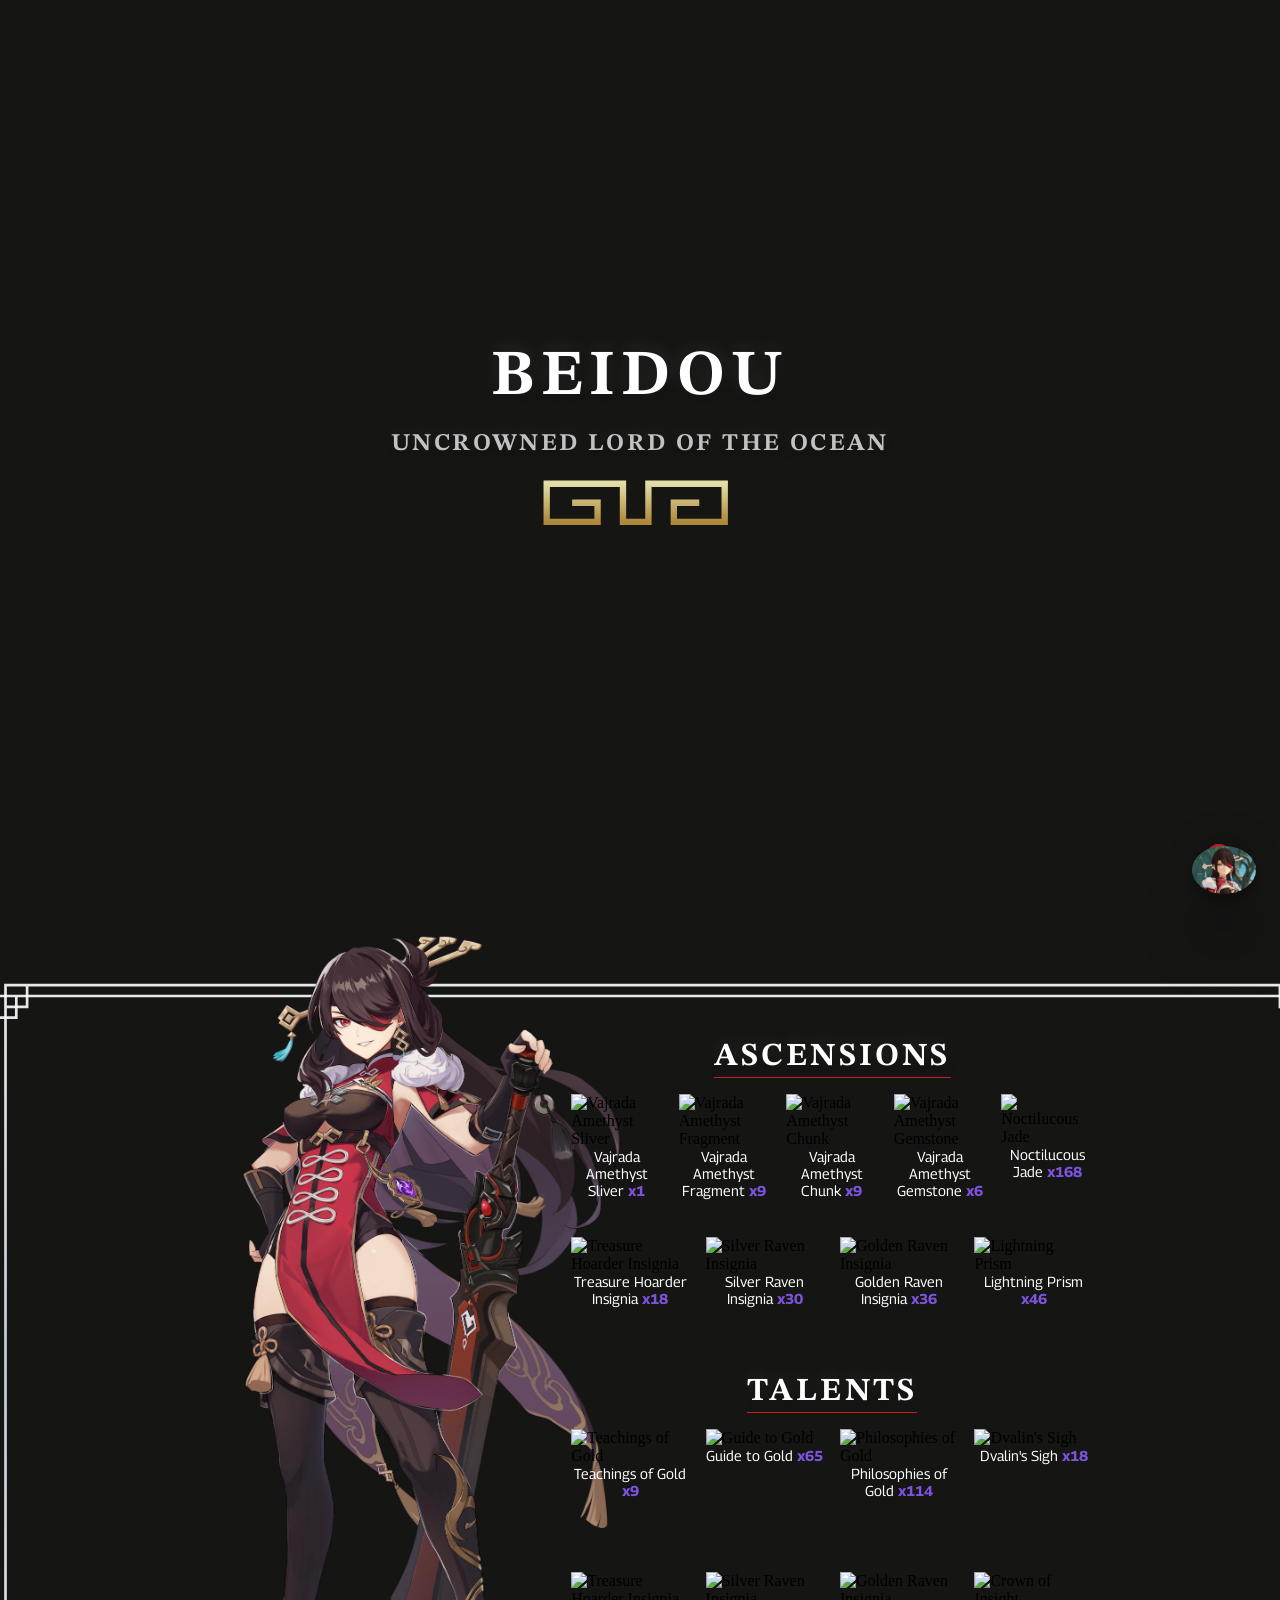
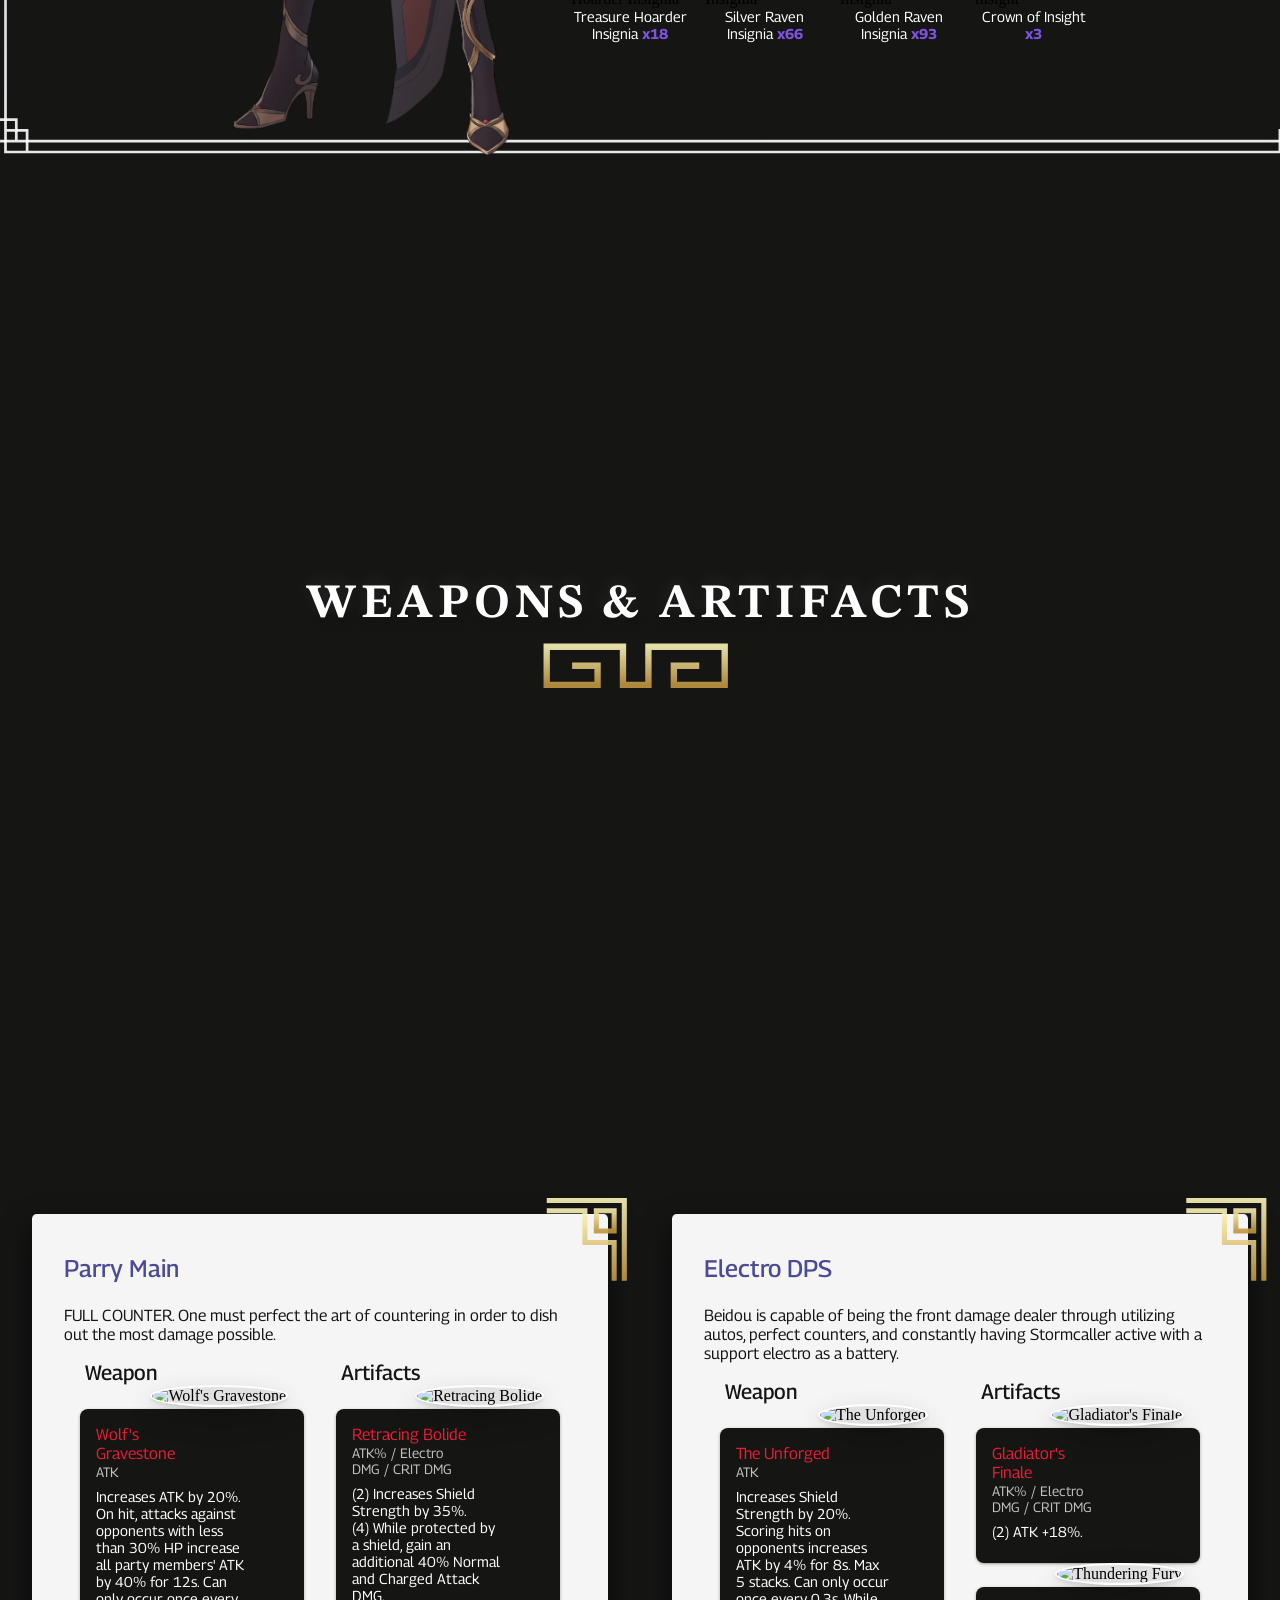
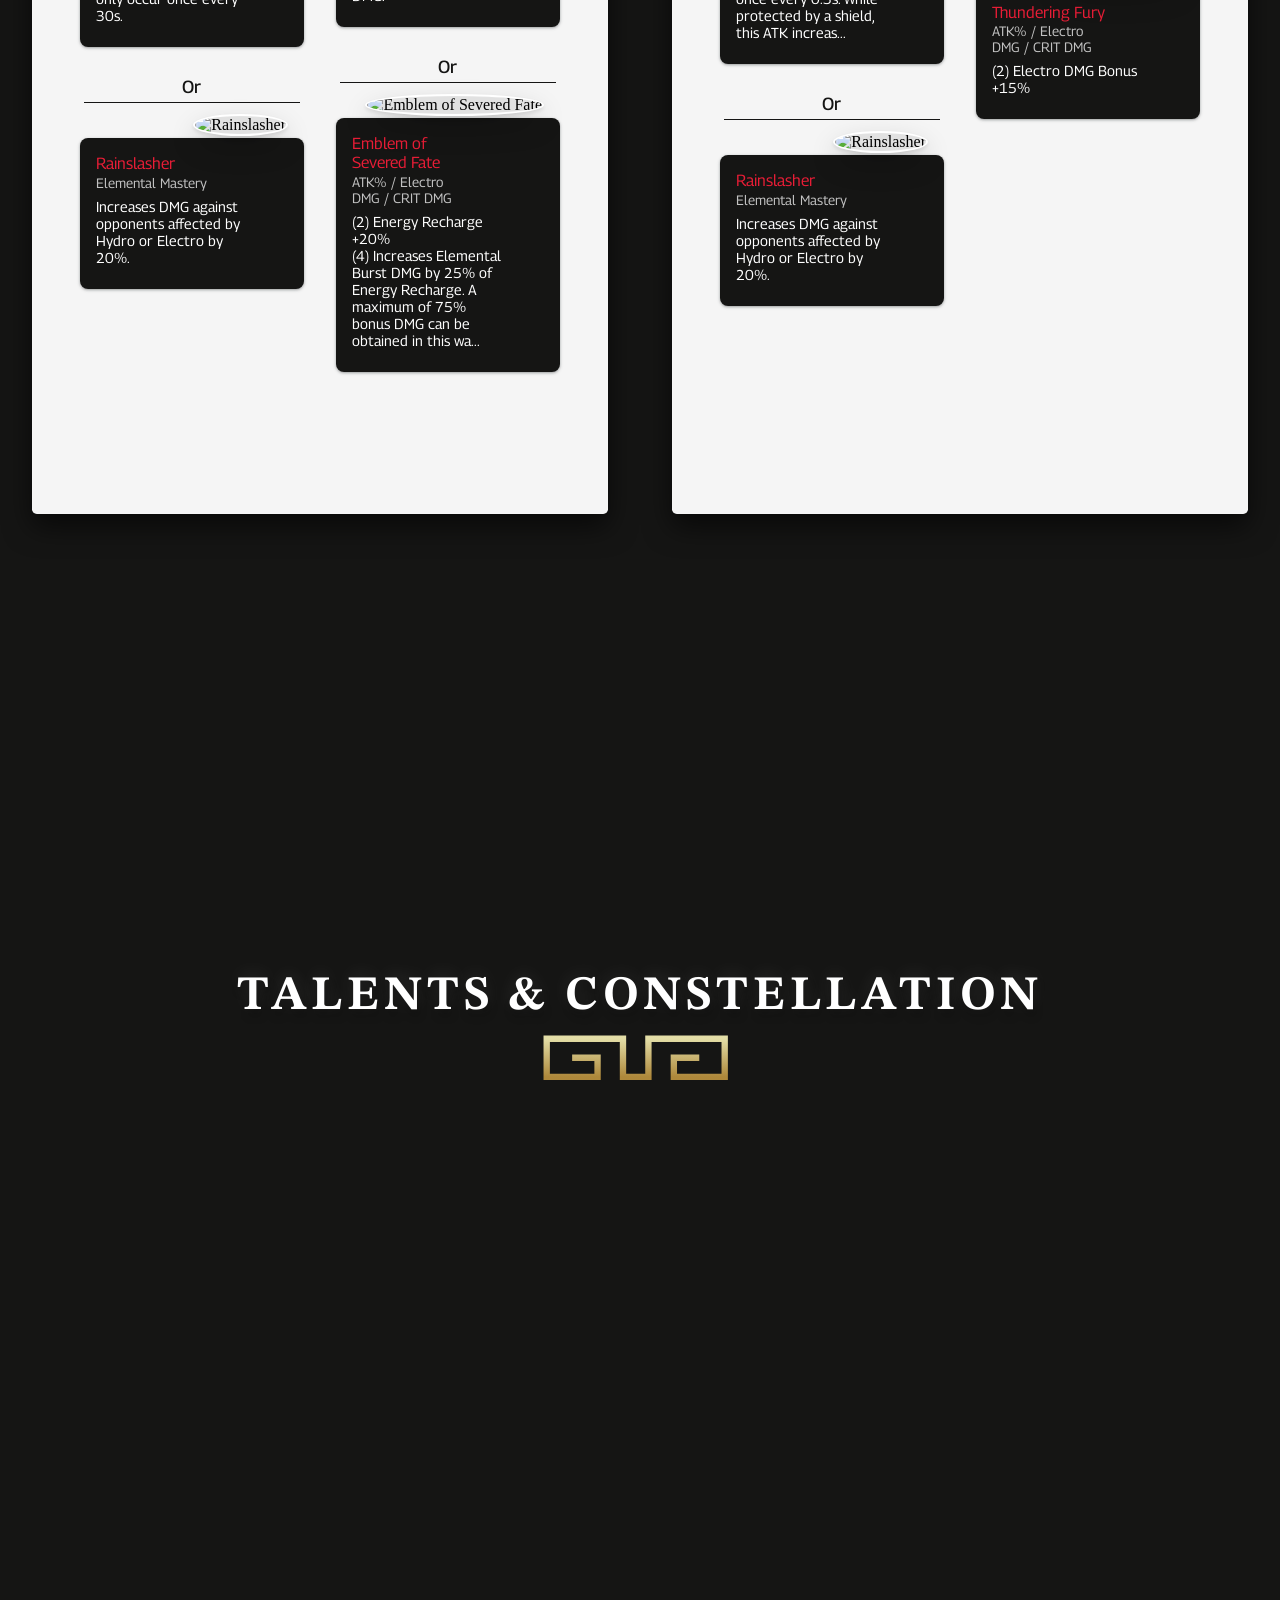
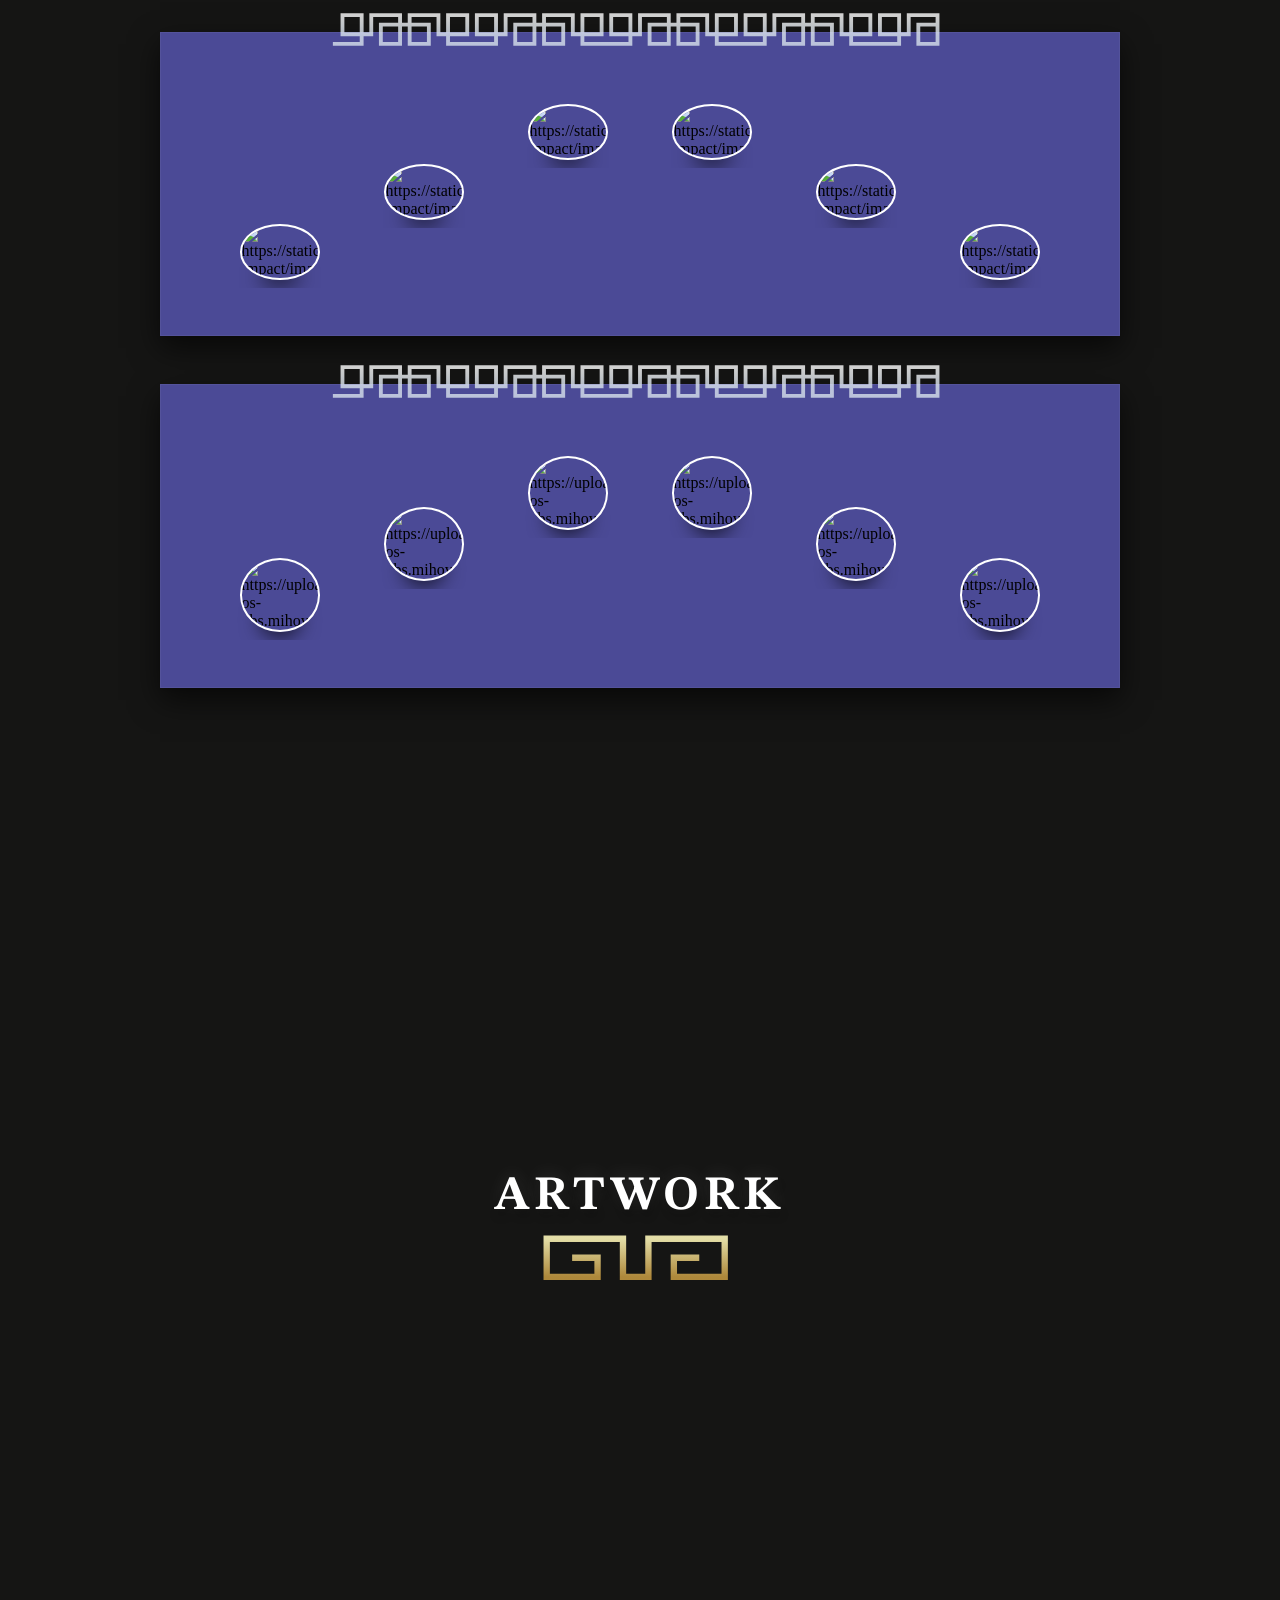
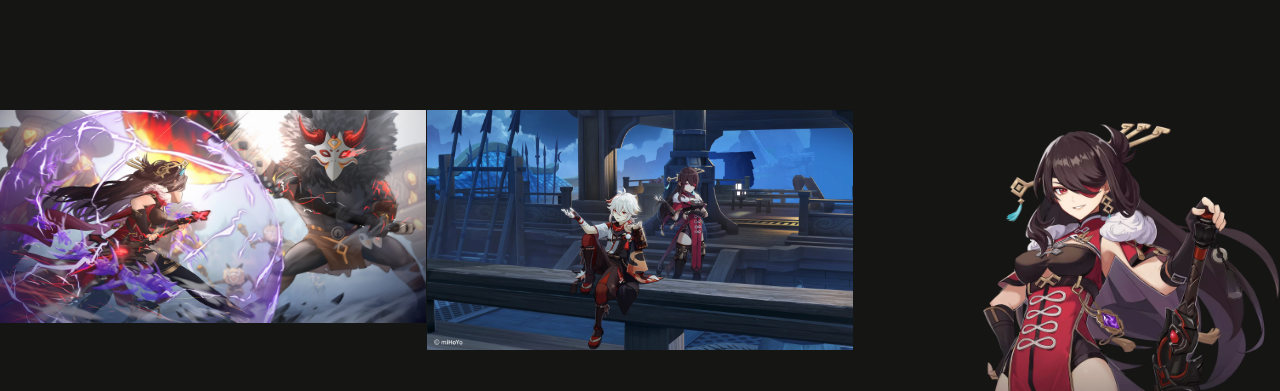
==== commit 883761df: "fix changes from hu tao to chongyun beidou and childe" ====
--- a/Liyue/Beidou/beidou.html
+++ b/Liyue/Beidou/beidou.html
@@ -171,14 +171,7 @@
             <path d="M 97.2 1 L 98.6 1 L 98.6 2.6 L 97.2 2.6 L 97.2 .8  "class="path" stroke="url(#lightToDarkGold)" stroke-width=".4" fill="transparent"></path>
         </svg>
 
-        <svg class="bottom-border" viewBox="0 0 151 15" xmlns="http://www.w3.org/2000/svg" transform="rotate(180)">
-            <path d="M 43 .2 L 49.1 .2 L 49.1 6.5 " class="path" stroke="url(#lightToDarkGold)" stroke-width=".4" fill="transparent" ></path>
-            <path d="M 43 1 L 46 1 L 46 3.5 L 48.3 3.5 L 48.3 6.5 "class="path" stroke="url(#lightToDarkGold)" stroke-width=".4" fill="transparent"></path>
-            <path d="M 46.9 1 L 48.3 1 L 48.3 2.6 L 46.9 2.6 L 46.9 .8  "class="path" stroke="url(#lightToDarkGold)" stroke-width=".4" fill="transparent"></path>
-            <path d="M 93.3 .2 L 99.4 .2 L 99.4 6.5 " class="path" stroke="url(#lightToDarkGold)" stroke-width=".4" fill="transparent"></path>
-            <path d="M 93.3 1 L 96.3 1 L 96.3 3.5 L 98.6 3.5 L 98.6 6.5 "class="path" stroke="url(#lightToDarkGold)" stroke-width=".4" fill="transparent"></path>
-            <path d="M 97.2 1 L 98.6 1 L 98.6 2.6 L 97.2 2.6 L 97.2 .8  "class="path" stroke="url(#lightToDarkGold)" stroke-width=".4" fill="transparent"></path>
-        </svg>
+        
     </section>
 
     <section class="title-section">
--- a/Liyue/Beidou/style.css
+++ b/Liyue/Beidou/style.css
@@ -207,7 +207,7 @@
 
 .build{
     width: 100%;
-    height: 70%;
+    height: auto;
     background-color: var(--light-container-color);
     border-radius: .3em;
     padding: 1em 2em 2em 2em;
@@ -219,11 +219,7 @@
     width: 100%;
     top: 5em;
 }
-.build-section .bottom-border{
-    position: absolute;
-    width: 100%;
-    bottom: 19.6em;
-}
+
 .build h2,.build .build-description, .weapons-artifacts h3, .weapons-artifacts h4, .weapons-artifacts h5{
     font-family: "Georama", sans-serif;
     font-size: 1.5em;
@@ -254,11 +250,13 @@
 .weapons-artifacts h4{
     font-size: 1em;
     color: var(--primary-color);
+    width: 60%;
     font-weight: 400;
 }
 .weapons-artifacts h5{
     font-size: .85em;
     color: var(--sub-title-color);
+    width: 60%;
     font-weight: 400;
     padding-top: .1em;
 }
@@ -307,7 +305,7 @@
     box-shadow: rgba(0, 0, 0, 0.2) 0px 12px 28px 0px, rgba(0, 0, 0, 0.1) 0px 2px 4px 0px, rgba(255, 255, 255, 0.05) 0px 0px 0px 1px inset;
 }
 .weapon .large, .artifact .large{
-    max-height: 40%;
+    max-height: 35%;
 }
 .weapon .small, .artifact .small{
     max-height: 60%;
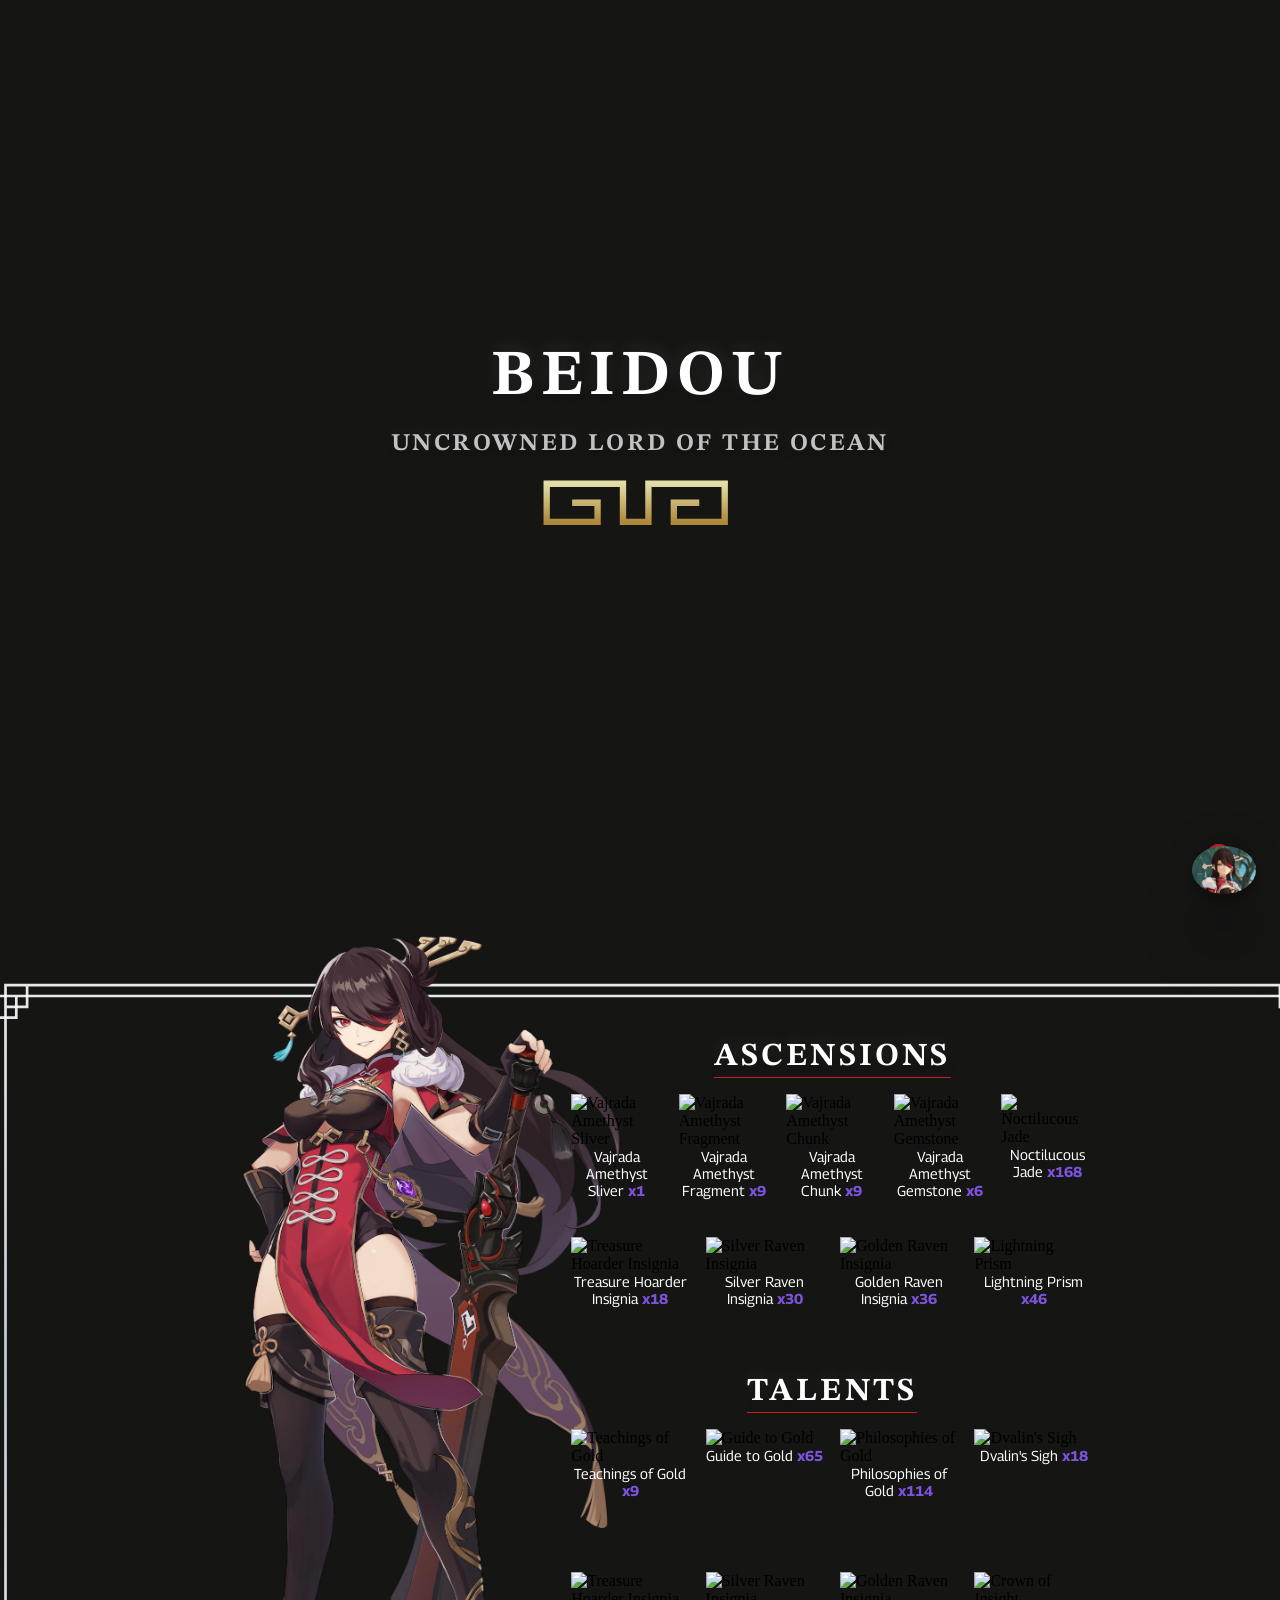
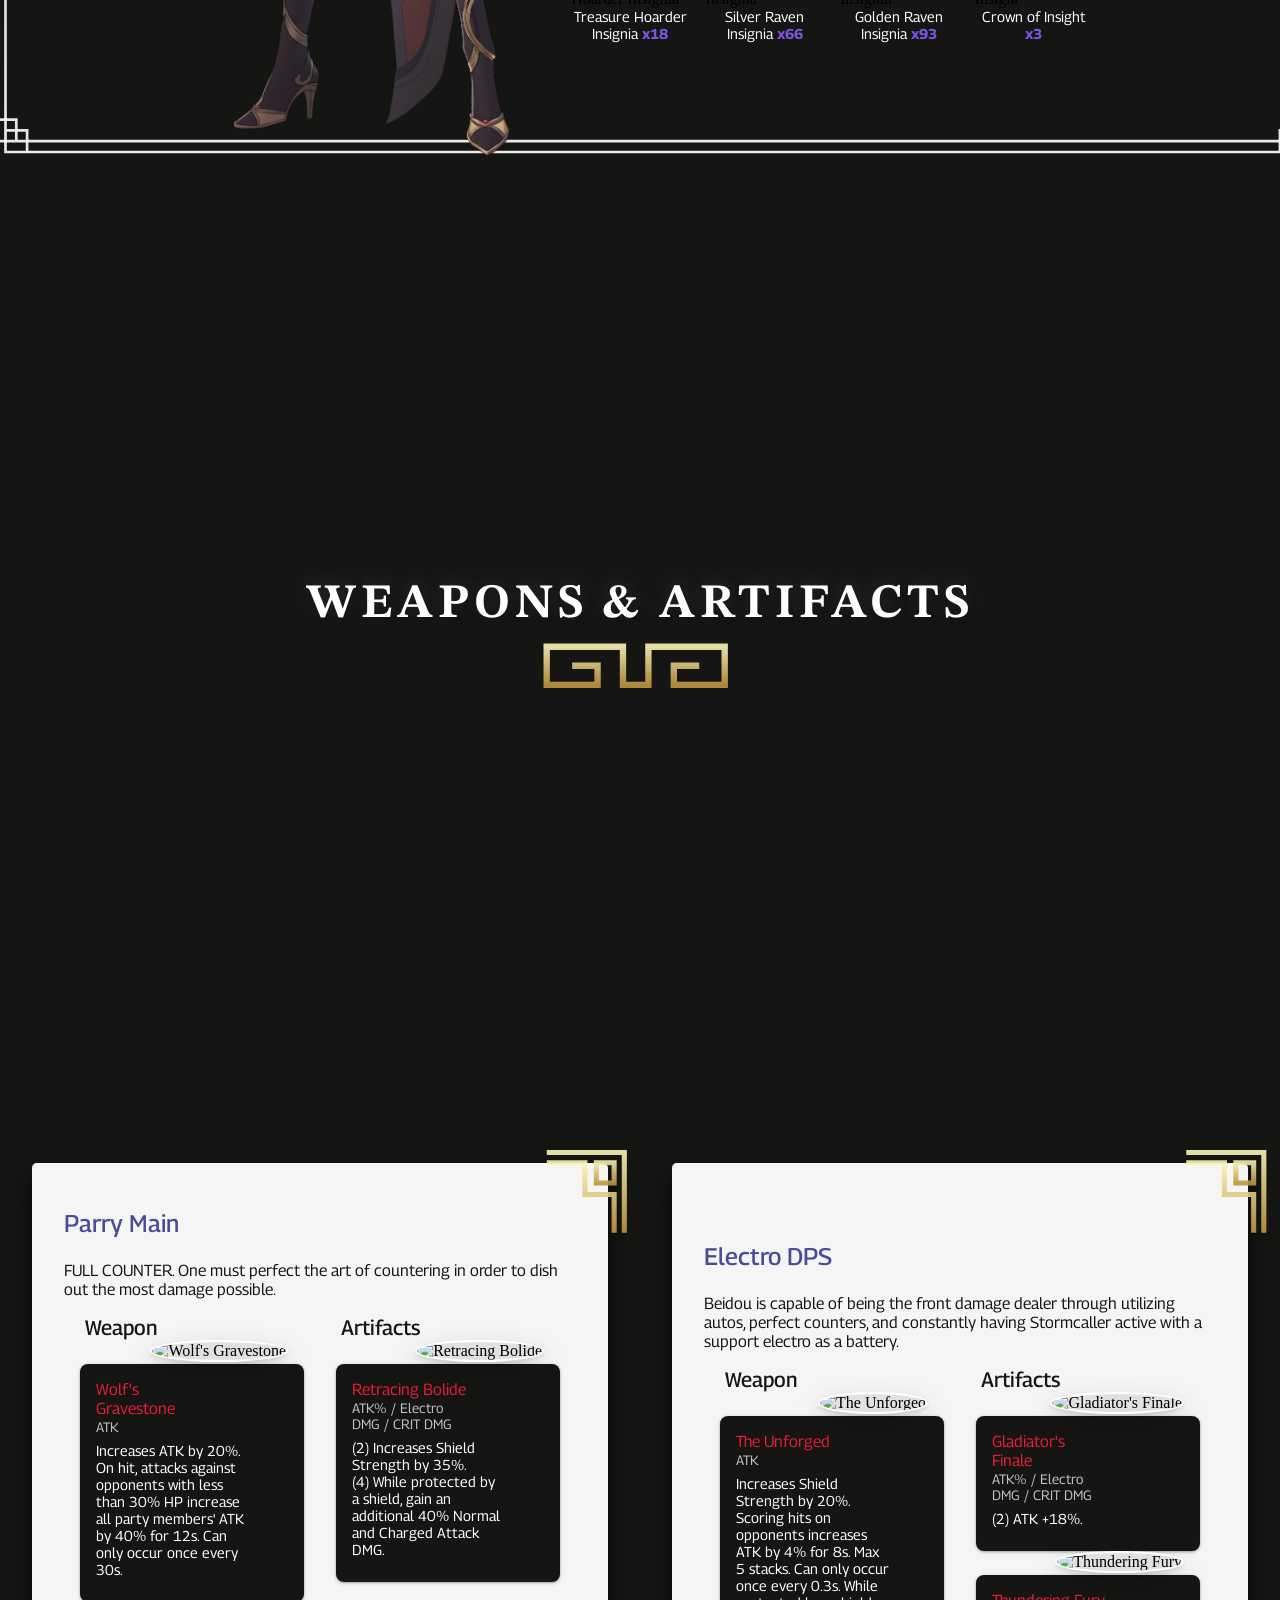
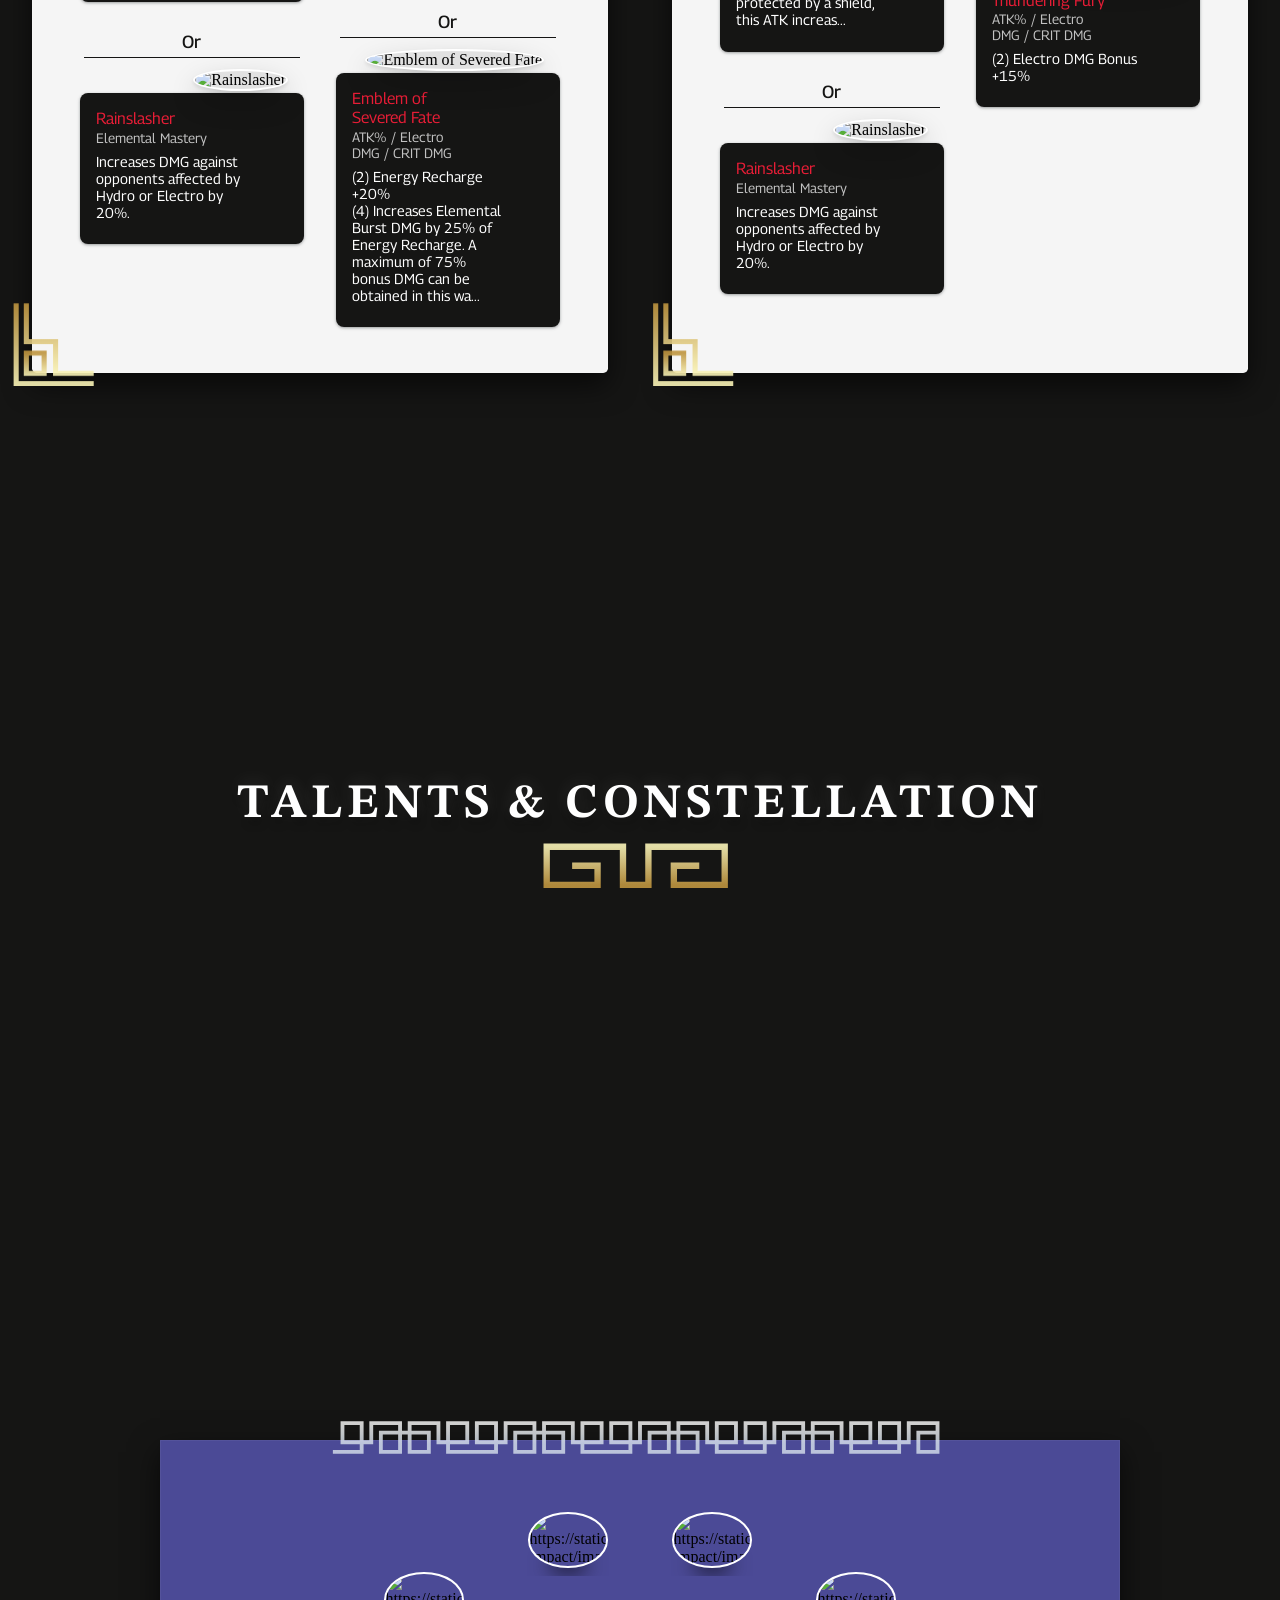
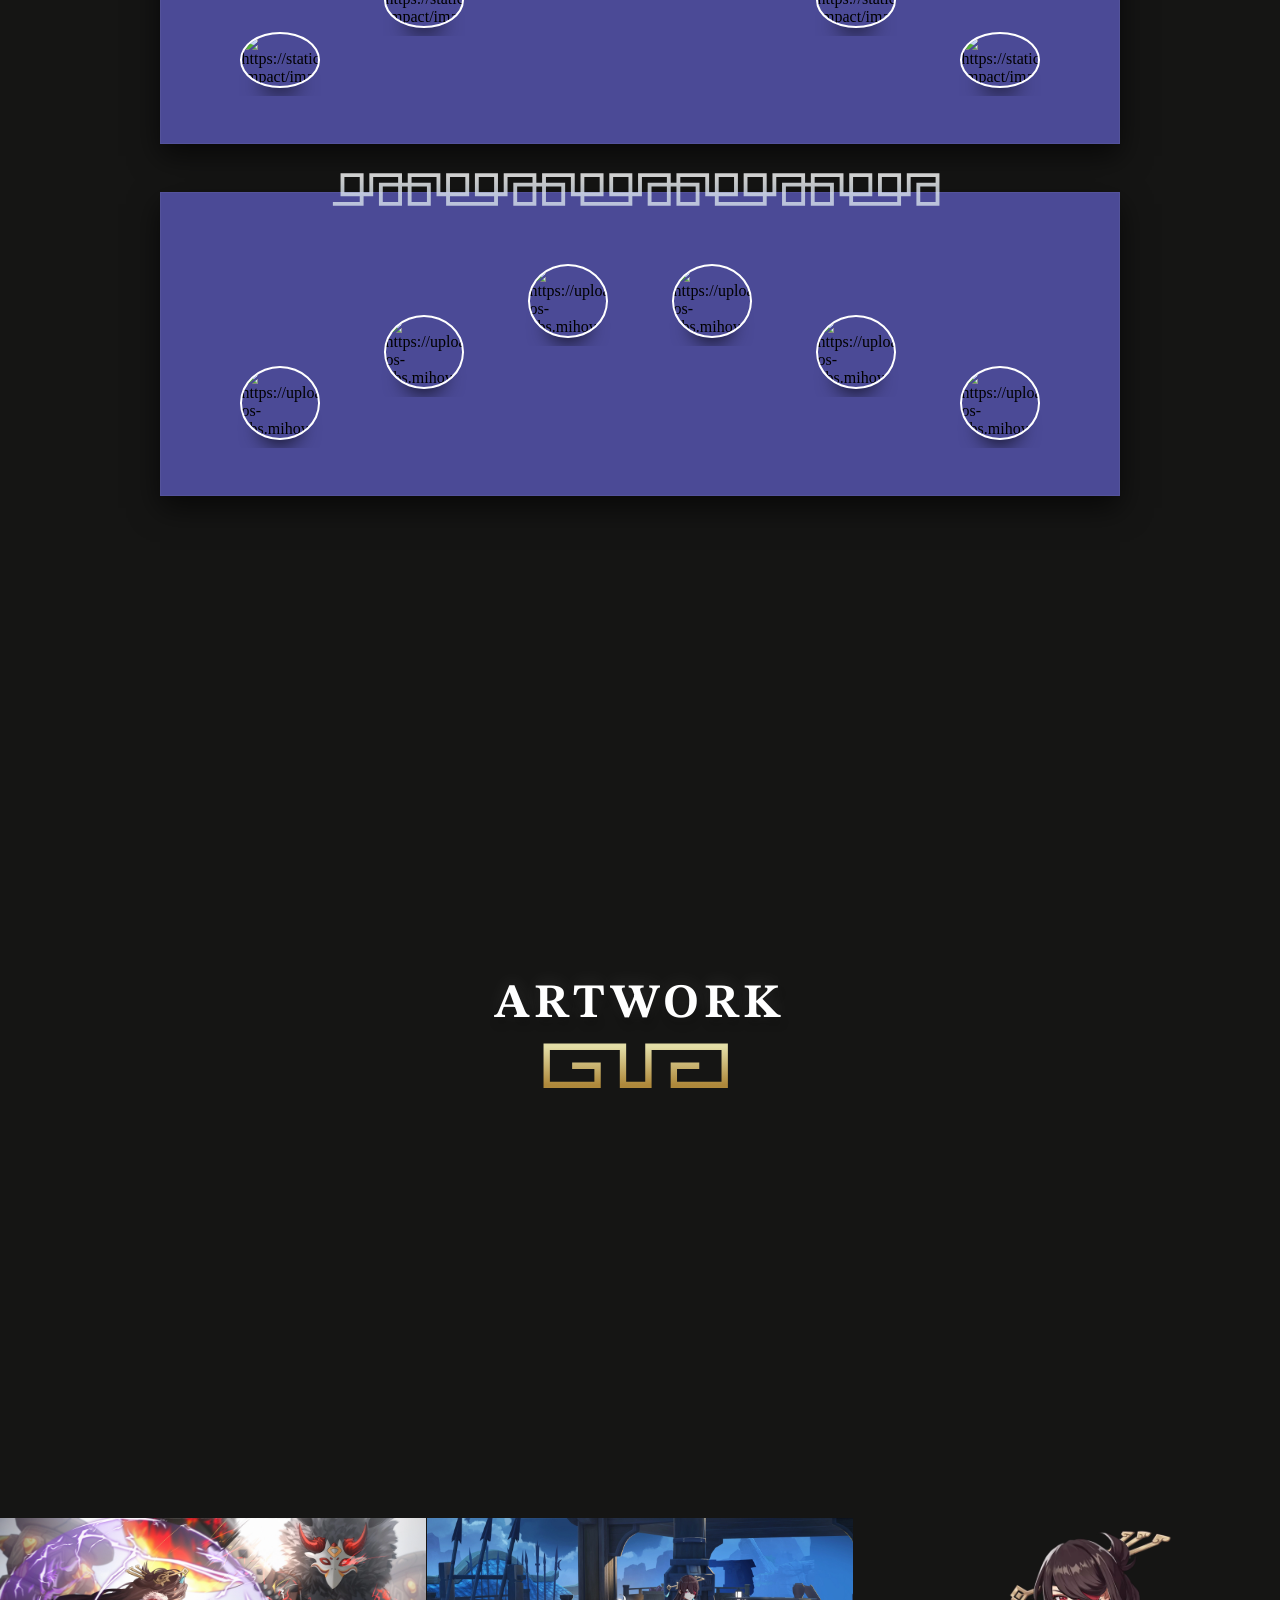
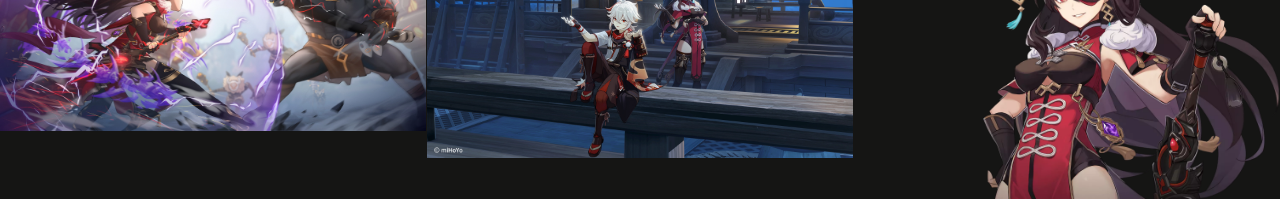
==== commit 4c147424: "consistent html and css" ====
--- a/Liyue/Beidou/beidou.html
+++ b/Liyue/Beidou/beidou.html
@@ -58,7 +58,7 @@
             <i id="combat-anchor"></i>
             <i id="artwork-anchor"></i>
             <div class="image-video-container" id="menu-gif">
-                <img  src="" alt="">
+                <img src="" alt="">
             </div>
         </div>
     </section>
@@ -171,7 +171,14 @@
             <path d="M 97.2 1 L 98.6 1 L 98.6 2.6 L 97.2 2.6 L 97.2 .8  "class="path" stroke="url(#lightToDarkGold)" stroke-width=".4" fill="transparent"></path>
         </svg>
 
-        
+        <svg class="bottom-border" viewBox="0 0 151 15" transform="rotate(180)" xmlns="http://www.w3.org/2000/svg">
+            <path d="M 43 .2 L 49.1 .2 L 49.1 6.5 " class="path" stroke="url(#lightToDarkGold)" stroke-width=".4" fill="transparent"></path>
+            <path d="M 43 1 L 46 1 L 46 3.5 L 48.3 3.5 L 48.3 6.5 "class="path" stroke="url(#lightToDarkGold)" stroke-width=".4" fill="transparent"></path>
+            <path d="M 46.9 1 L 48.3 1 L 48.3 2.6 L 46.9 2.6 L 46.9 .8  "class="path" stroke="url(#lightToDarkGold)" stroke-width=".4" fill="transparent"></path>
+            <path d="M 93.3 .2 L 99.4 .2 L 99.4 6.5 " class="path" stroke="url(#lightToDarkGold)" stroke-width=".4" fill="transparent"></path>
+            <path d="M 93.3 1 L 96.3 1 L 96.3 3.5 L 98.6 3.5 L 98.6 6.5 "class="path" stroke="url(#lightToDarkGold)" stroke-width=".4" fill="transparent"></path>
+            <path d="M 97.2 1 L 98.6 1 L 98.6 2.6 L 97.2 2.6 L 97.2 .8  "class="path" stroke="url(#lightToDarkGold)" stroke-width=".4" fill="transparent"></path>
+        </svg>
     </section>
 
     <section class="title-section">
--- a/Liyue/Beidou/style.css
+++ b/Liyue/Beidou/style.css
@@ -27,6 +27,7 @@
     --dark-container-color: #151514;
     
 }
+
 
 /* Universals */
 *{
@@ -199,25 +200,33 @@
 
 /* Weapons and Artifacts Section */
 .build-section{
-    padding: 6em 0em;
     display: flex;
     justify-content: space-between;
+    align-items: center;
     position: relative;
 }
 
 .build{
+    display: flex;
+    flex-direction: column;
+    justify-content: center;
     width: 100%;
-    height: auto;
+    height: 90%;
     background-color: var(--light-container-color);
     border-radius: .3em;
-    padding: 1em 2em 2em 2em;
+    padding: 0em 2em 0em 2em;
     margin: 0em 2em;
     box-shadow: rgba(0, 0, 0, 0.6) 0px 12px 28px 0px, rgba(0, 0, 0, 0.1) 0px 2px 4px 0px, rgba(255, 255, 255, 0.05) 0px 0px 0px 1px inset;
 }
 .build-section .top-border{
     position: absolute;
+    top: 2em;
     width: 100%;
-    top: 5em;
+}
+.build-section .bottom-border{
+    position: absolute;
+    bottom: 2em;
+    width: 100%;
 }
 
 .build h2,.build .build-description, .weapons-artifacts h3, .weapons-artifacts h4, .weapons-artifacts h5{
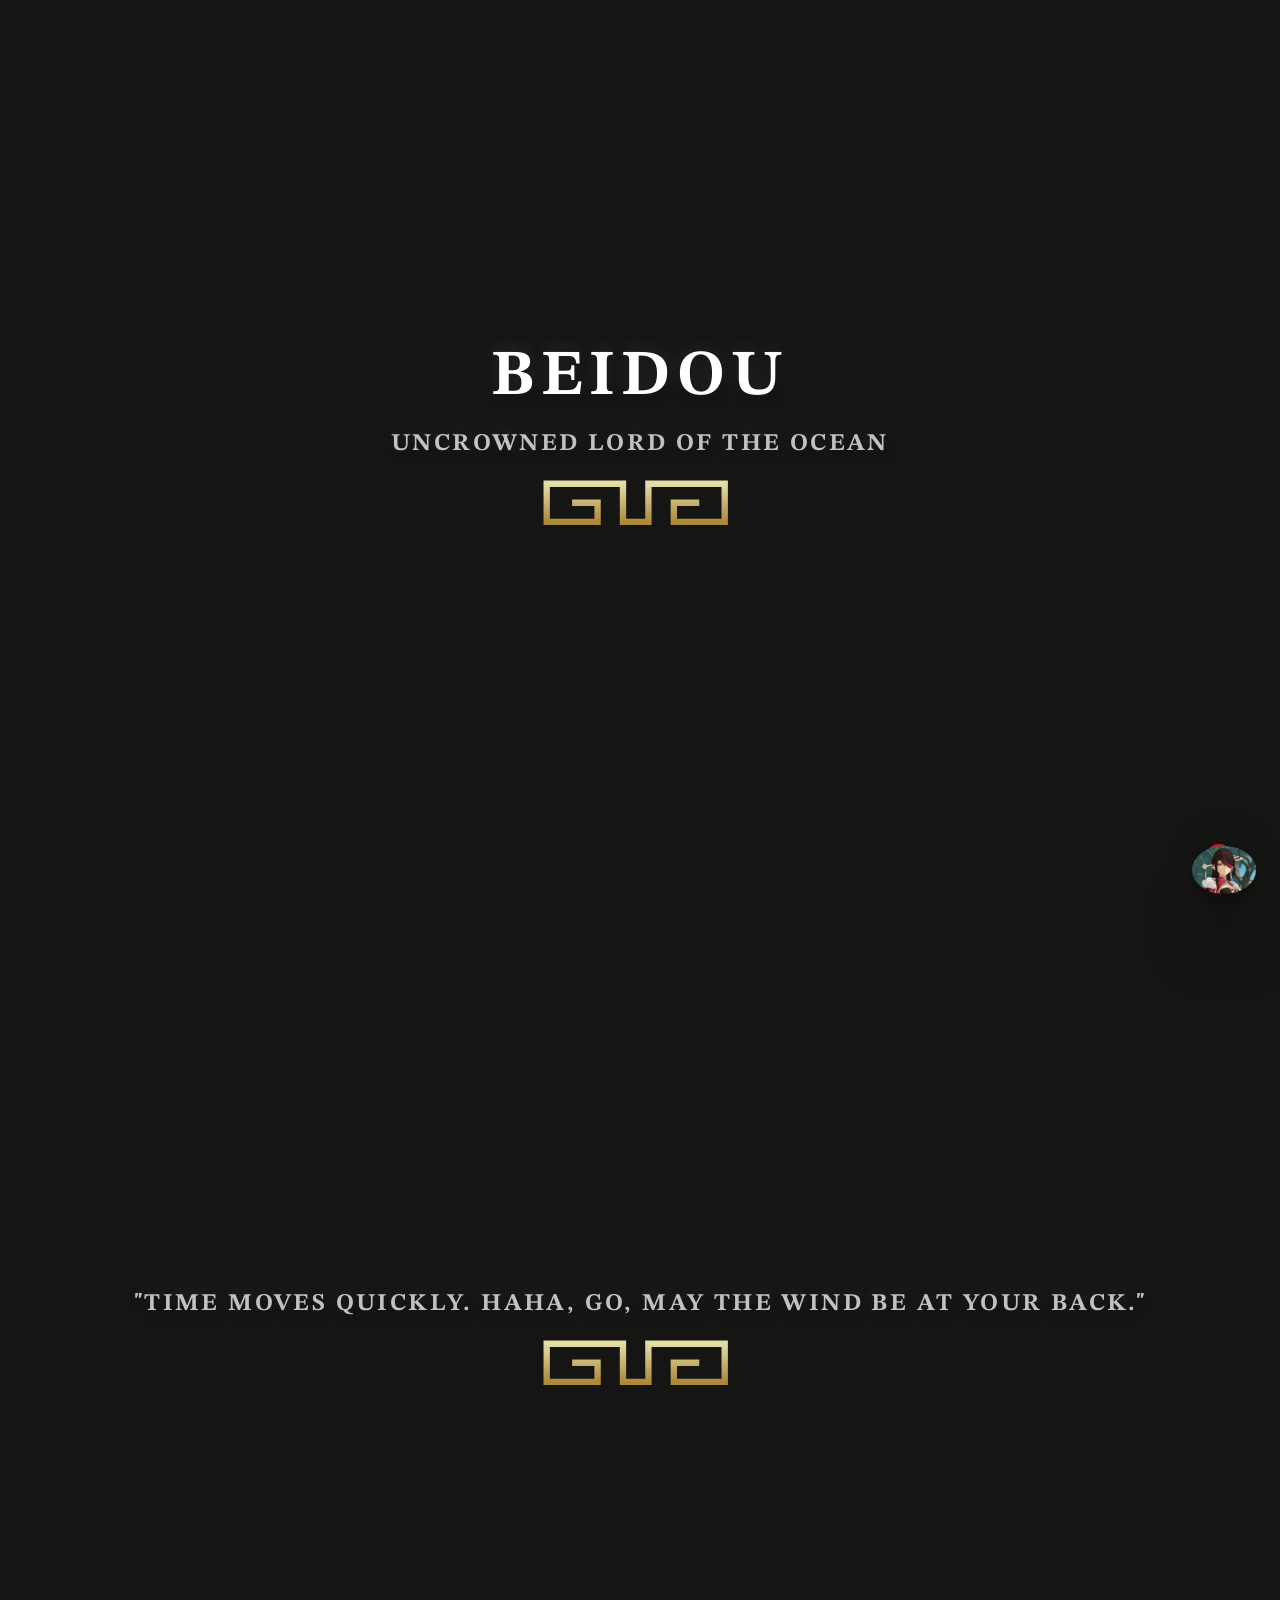
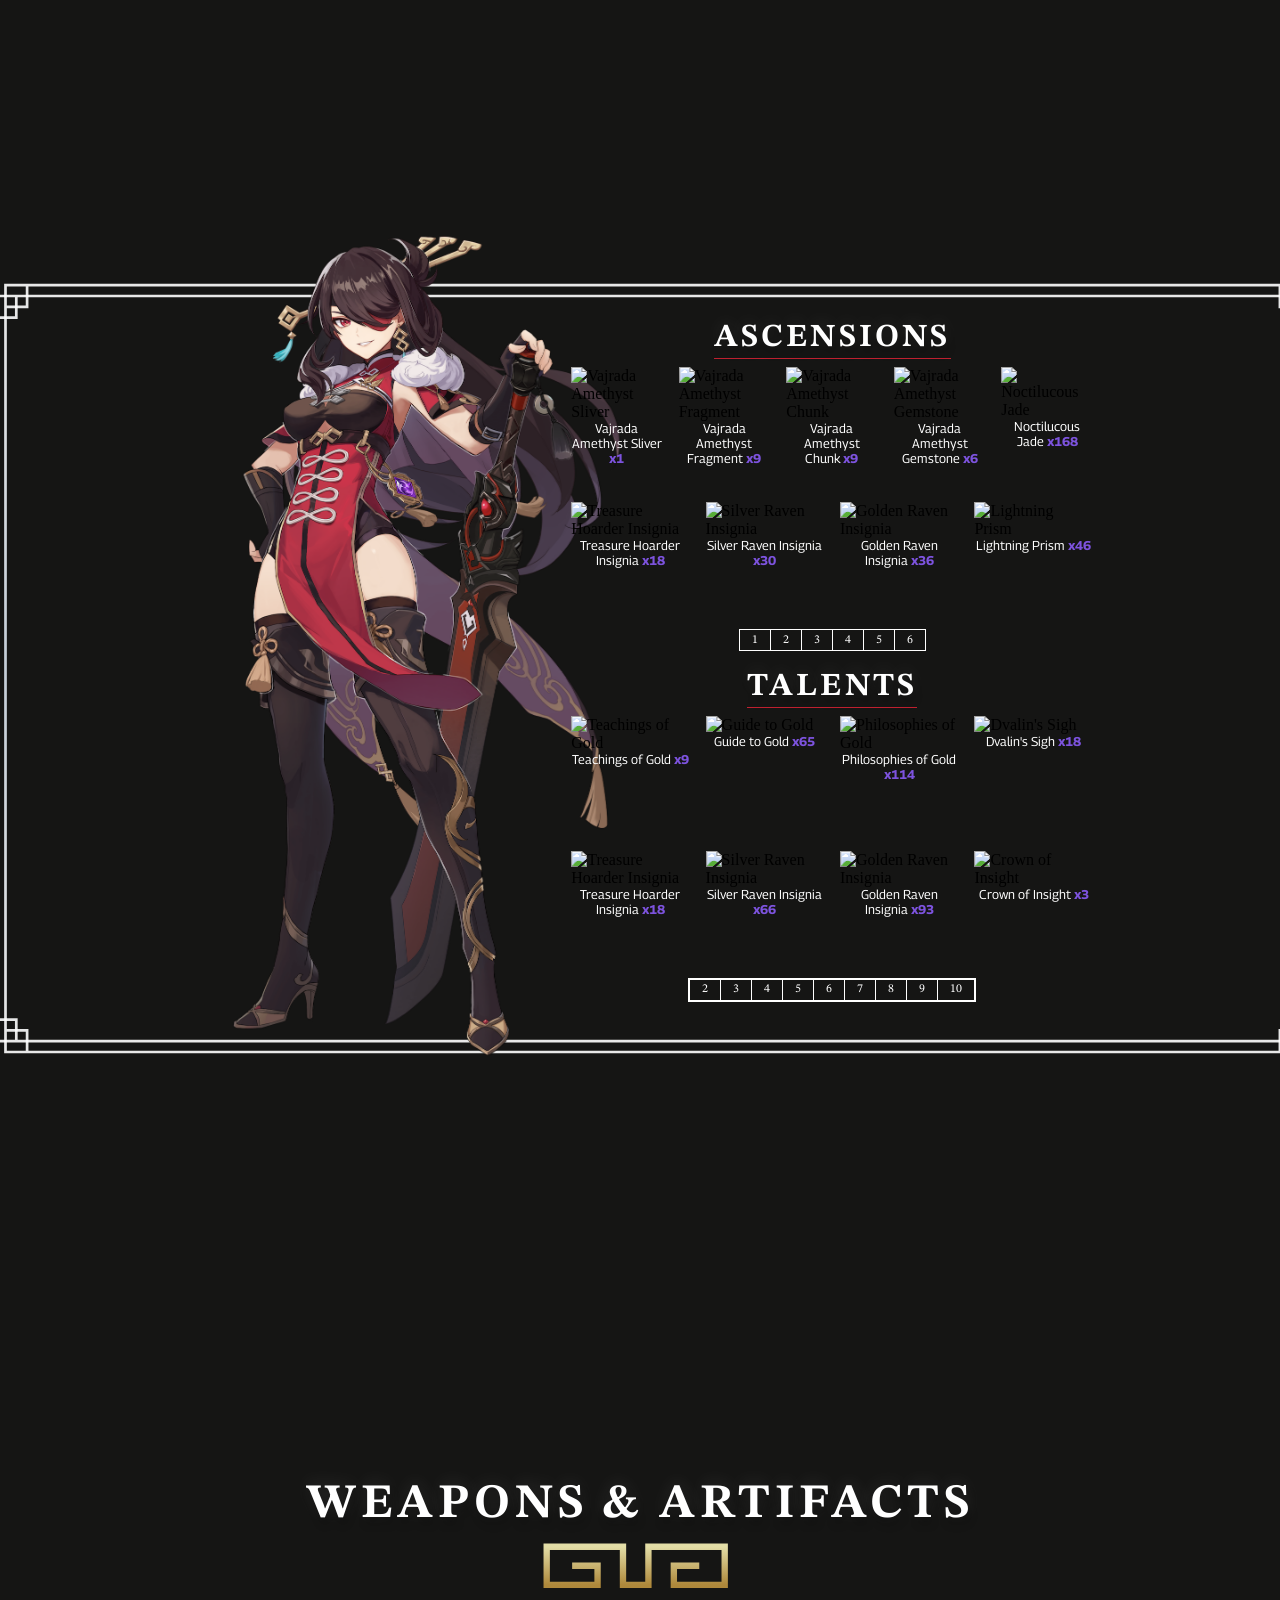
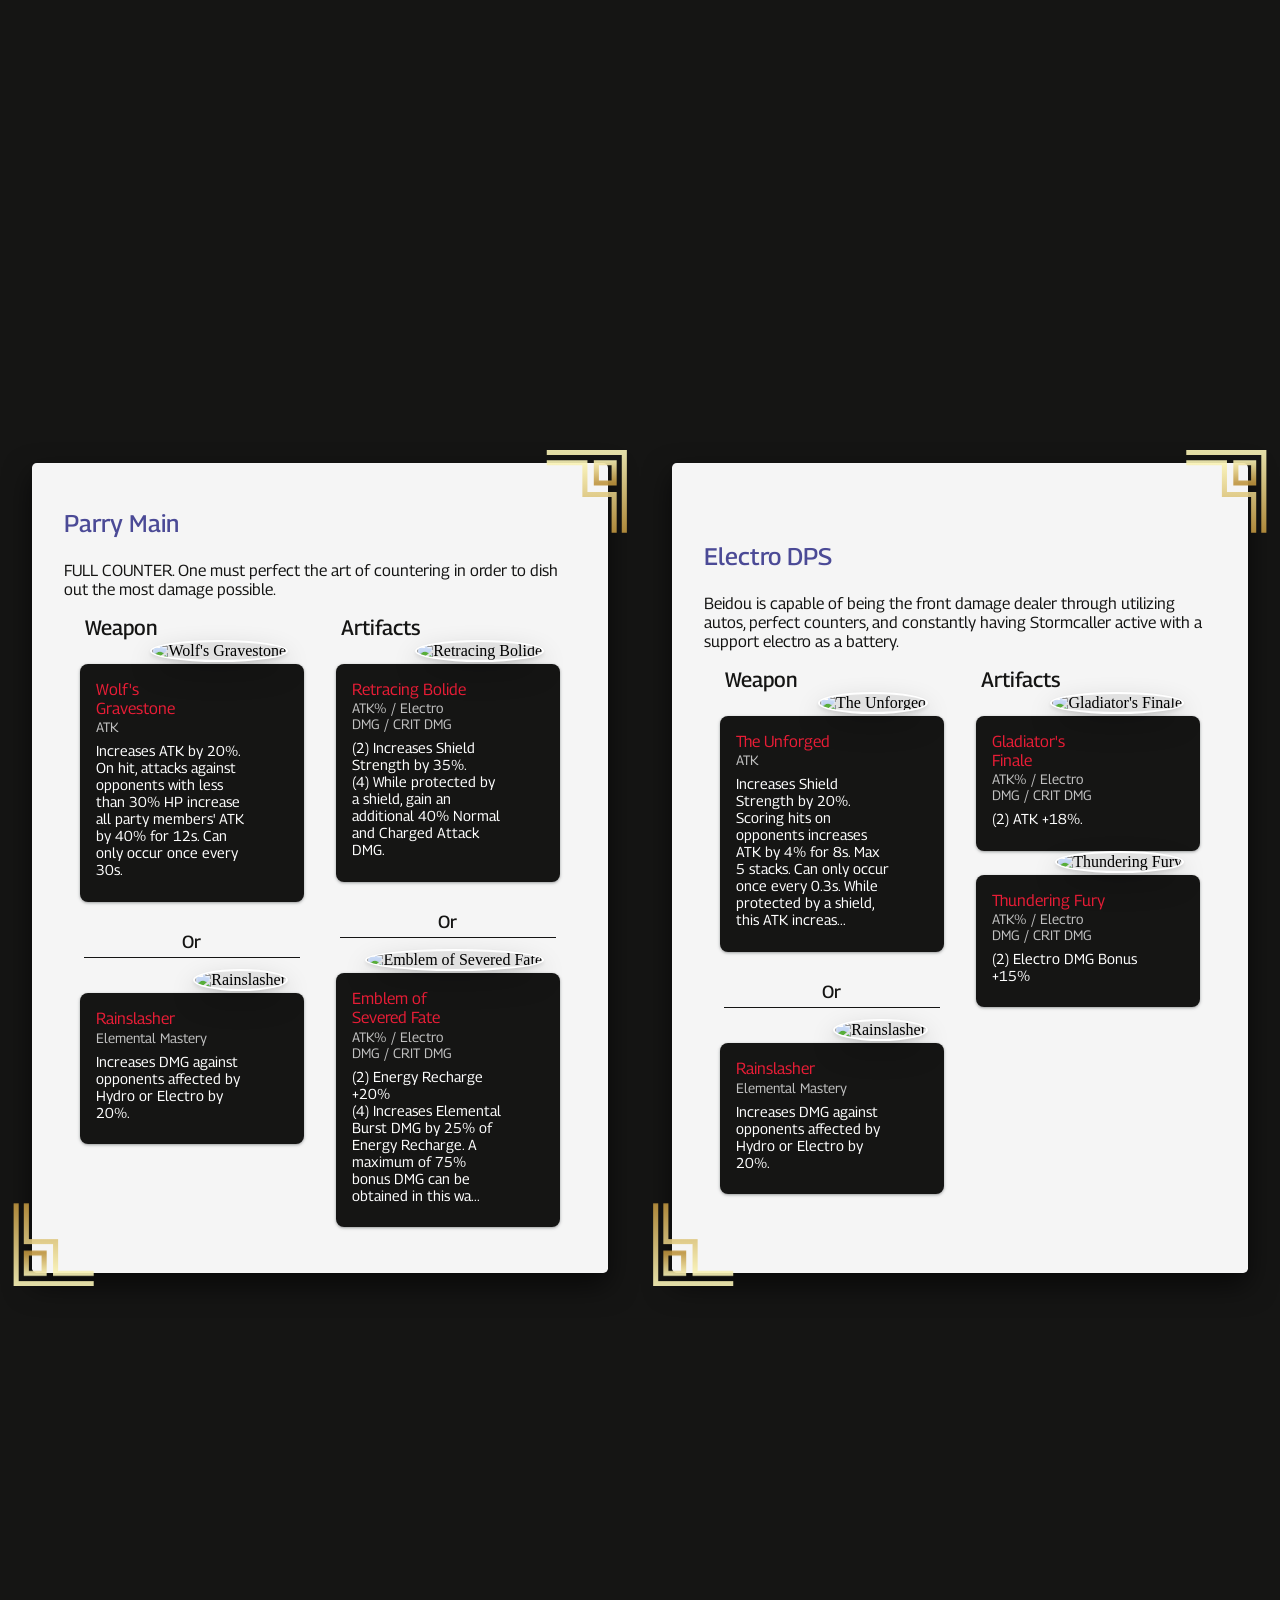
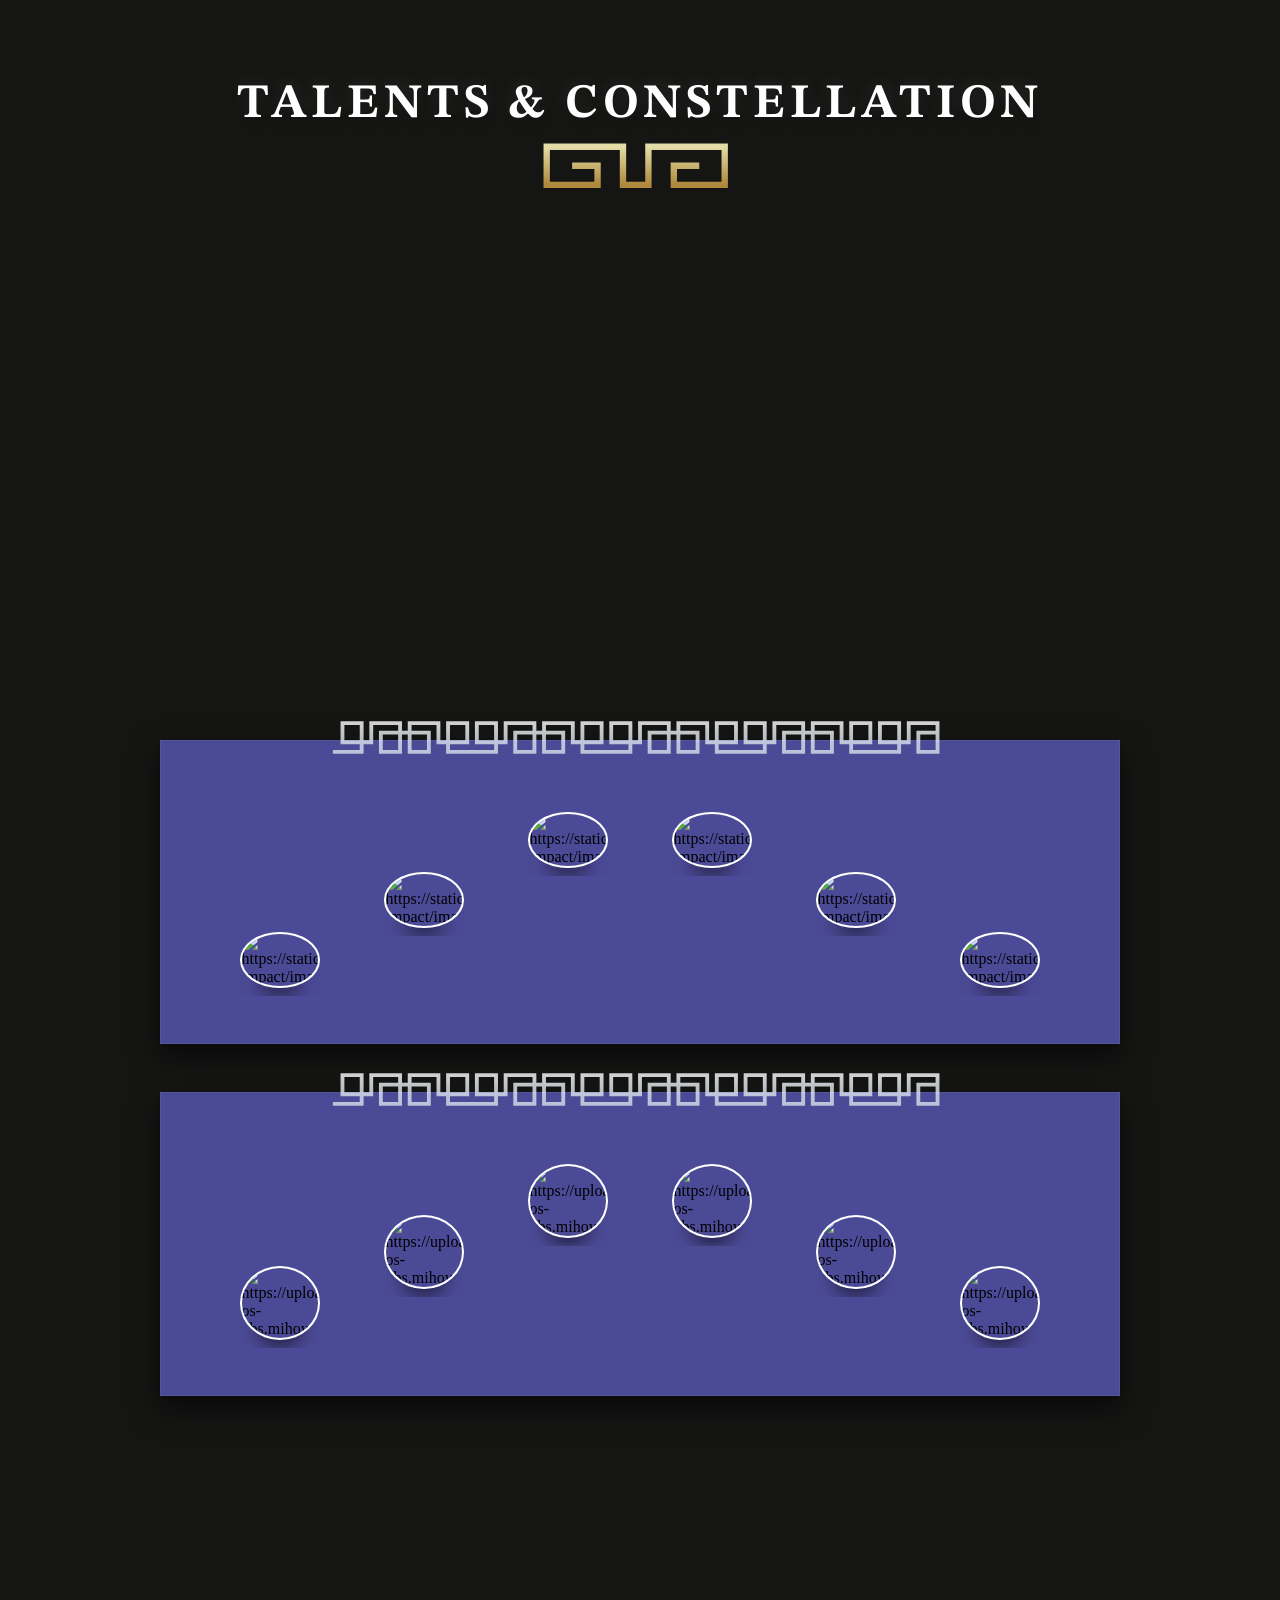
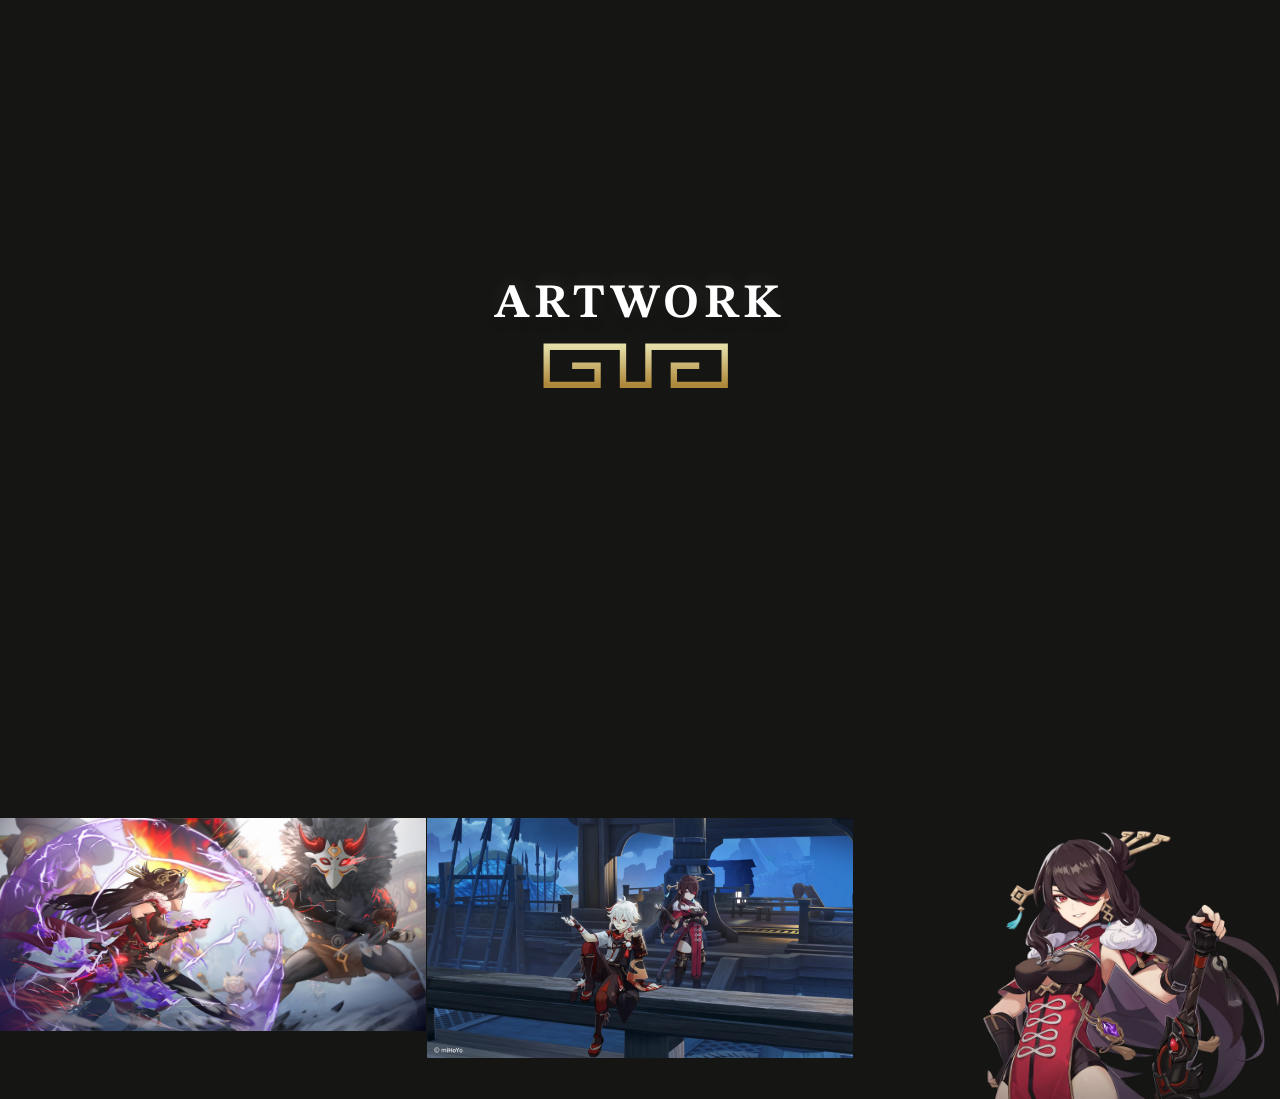
==== commit 3e90b056: "consistent html and css changes" ====
--- a/Liyue/Beidou/beidou.html
+++ b/Liyue/Beidou/beidou.html
@@ -8,7 +8,7 @@
     <link rel="stylesheet" href="https://unpkg.com/aos@next/dist/aos.css" />
     <script src='./scripts/character.js' async></script>
     
-    <!-- <script src='./scripts/randomQuote.js' defer></script>  -->
+    <script src='./scripts/randomQuote.js' defer></script> 
     <script src='./scripts/videoArtwork.js' async></script>
     <script src='./scripts/menu.js' defer></script>
     <title>Beidou</title>
@@ -63,6 +63,13 @@
         </div>
     </section>
 
+    <section class="title-section">
+        <h2 data-aos="zoom-out-down" id="random-quote"></h2>
+        <svg viewBox="0 0 151 15" xmlns="http://www.w3.org/2000/svg">
+            <path d="M 45 2.5 L 47 2.5 L 47 4 L 43 4 L 43 1 L 49 1 L 49 4 L 51 4 L 51 1 L 57 1 L 57 4 L 53 4 L 53 2.5 L 55 2.5 " class="path" stroke="url(#lightToDarkGold)" stroke-width=".5" fill="transparent"></path>
+        </svg>
+    </section>
+
     <section class="talents-ascension-section" id="talents-ascension">
         <svg viewBox="0 0 1650 1000" xmlns="http://www.w3.org/2000/svg">
             <path d="M 10 4 L 12 4 L 12 6 L 10 6 L 10 4 L 130 4 L 130 6 L 128 6 L 128 4 L 130 4 L 130 75 L 128 75 L 128 73 L 130 73 L 130 75 L 10 75 L 10 73 L 12 73 L 12 75 L 10 75 L 10 4" class="border" stroke="url(#lightToDarkBlackVertical)" stroke-width=".25" fill="transparent"></path>
@@ -74,7 +81,7 @@
         </div>
         <div class="talents-ascension">
             <h2 data-aos="zoom-in">Ascensions</h2>
-            <div class="shivada">
+            <div class="shivada" id="ascension-stone">
                 <div class="item image-video-container" data-aos="fade-right" data-aos-delay="850">
                     <img src="" alt="">
                     <p class="item-name stone"></p>
@@ -96,7 +103,7 @@
                     <p class="item-name stone" ></p>
                 </div>
             </div>
-            <div class="monster">
+            <div class="monster" id="ascension-monster">
                 <div class="item image-video-container" data-aos="fade-right" data-aos-delay="650">
                     <img src="" alt="">
                     <p class="item-name collectable"></p>
@@ -114,8 +121,18 @@
                     <p class="item-name unique-collectable"></p>
                 </div>
             </div>
+            <table id="ascension-table" data-aos="fade-right" data-aos-delay="50">
+                <tr>
+                    <td>1</td>
+                    <td>2</td>
+                    <td>3</td>
+                    <td>4</td>
+                    <td>5</td>
+                    <td>6</td>
+                </tr>
+            </table>
             <h2 data-aos="zoom-in">Talents</h2>
-            <div class="books">
+            <div class="books" id="talent-books">
                 <div class="item image-video-container" data-aos="fade-right" data-aos-delay="650">
                     <img src="" alt="">
                     <p class="item-name book"></p>
@@ -133,7 +150,7 @@
                     <p class="item-name boss"></p>
                 </div>
             </div>
-            <div class="monster">
+            <div class="monster" id="talent-monster">
                 <div class="item image-video-container" data-aos="fade-right" data-aos-delay="650">
                     <img src="" alt="">
                     <p class="item-name collectable"></p>
@@ -151,7 +168,38 @@
                     <p class="item-name crown"></p>
                 </div>
             </div>
-        </div>
+            <table class="desktop-only" id="talent-table-1" data-aos="fade-right" data-aos-delay="50">
+                <tr>
+                    <td>2</td>
+                    <td>3</td>
+                    <td>4</td>
+                    <td>5</td>
+                    <td>6</td>
+                    <td>7</td>
+                    <td>8</td>
+                    <td>9</td>
+                    <td>10</td>
+                </tr>
+            </table>
+            <table class="mobile-only" id="talent-table-2" data-aos="fade-right" data-aos-delay="50">
+                <tr>
+                    <td>2</td>
+                    <td>3</td>
+                    <td>4</td>
+                </tr>
+                <tr>
+                    <td>5</td>
+                    <td>6</td>
+                    <td>7</td>
+                </tr>
+                <tr>
+                    <td>8</td>
+                    <td>9</td>
+                    <td>10</td>
+                </tr>
+            </table>
+        </div>
+        
     </section>
 
     <section class="title-section">
--- a/Liyue/Beidou/style.css
+++ b/Liyue/Beidou/style.css
@@ -27,7 +27,6 @@
     --dark-container-color: #151514;
     
 }
-
 
 /* Universals */
 *{
@@ -106,7 +105,7 @@
 .title-section h2{
     font-size: 3em;
 }
-.opening-section .random-quote, .opening-section .sub-title{
+#random-quote, .opening-section .sub-title{
     font-size: 1.5em;
     color: var(--sub-title-color);
     padding: .5em;
@@ -168,7 +167,6 @@
     flex-direction: column;
     align-items: center;
     justify-content: center;
-    gap: .5em;
 }
 .talents-ascension h2{
     font-size: 2em;
@@ -188,15 +186,38 @@
     color: var(--secondary-color);
 }
 .talents-ascension .item img{
-    max-height: 70%;
+    max-height: 60%;
     margin: 0 auto;
     transition: .3s;
 }
 .talents-ascension .item p{
-    font-size: .9em;
+    font-size: .8em;
     color: var(--title-color);
     text-align: center;
 }
+table, td, tr{
+    border: 1px solid var(--title-color);
+}
+table{
+    border-collapse: collapse;
+    margin-bottom: 1em;
+}
+td{
+    color:  var(--title-color);
+    padding: .2em 1em;
+    font-family: 'STIX Two Text', serif;
+    font-size: 12px;
+}
+td:hover{
+    background: var(--primary-color);
+}
+.desktop-only{
+    display: block;
+}
+.mobile-only{
+    display: none;
+}
+
 
 /* Weapons and Artifacts Section */
 .build-section{
@@ -526,7 +547,13 @@
     .talents-ascension .item p{
         font-size: .6em;
     }
-    
+
+    .desktop-only{
+        display: none;
+    }
+    .mobile-only{
+        display: block;
+    }
 
     /* Weapons and Artifacts Section */
     .build-section{
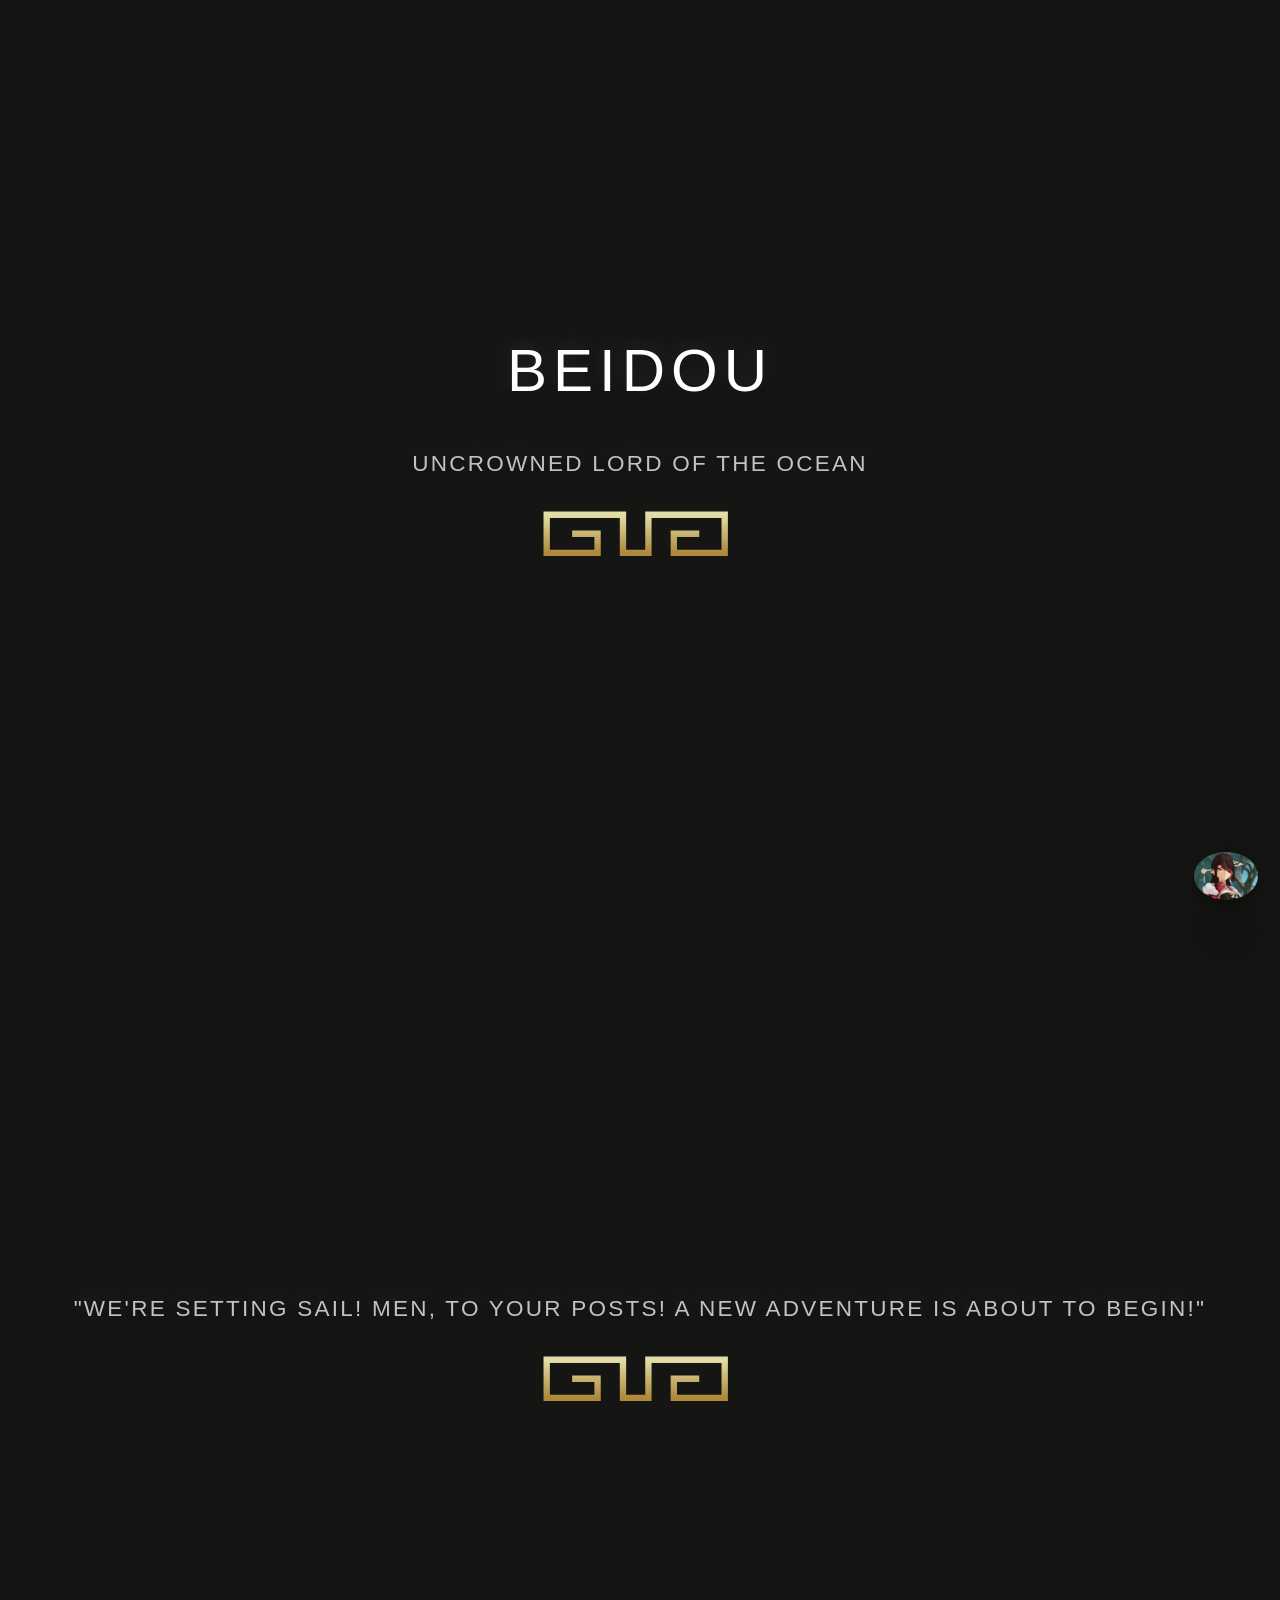
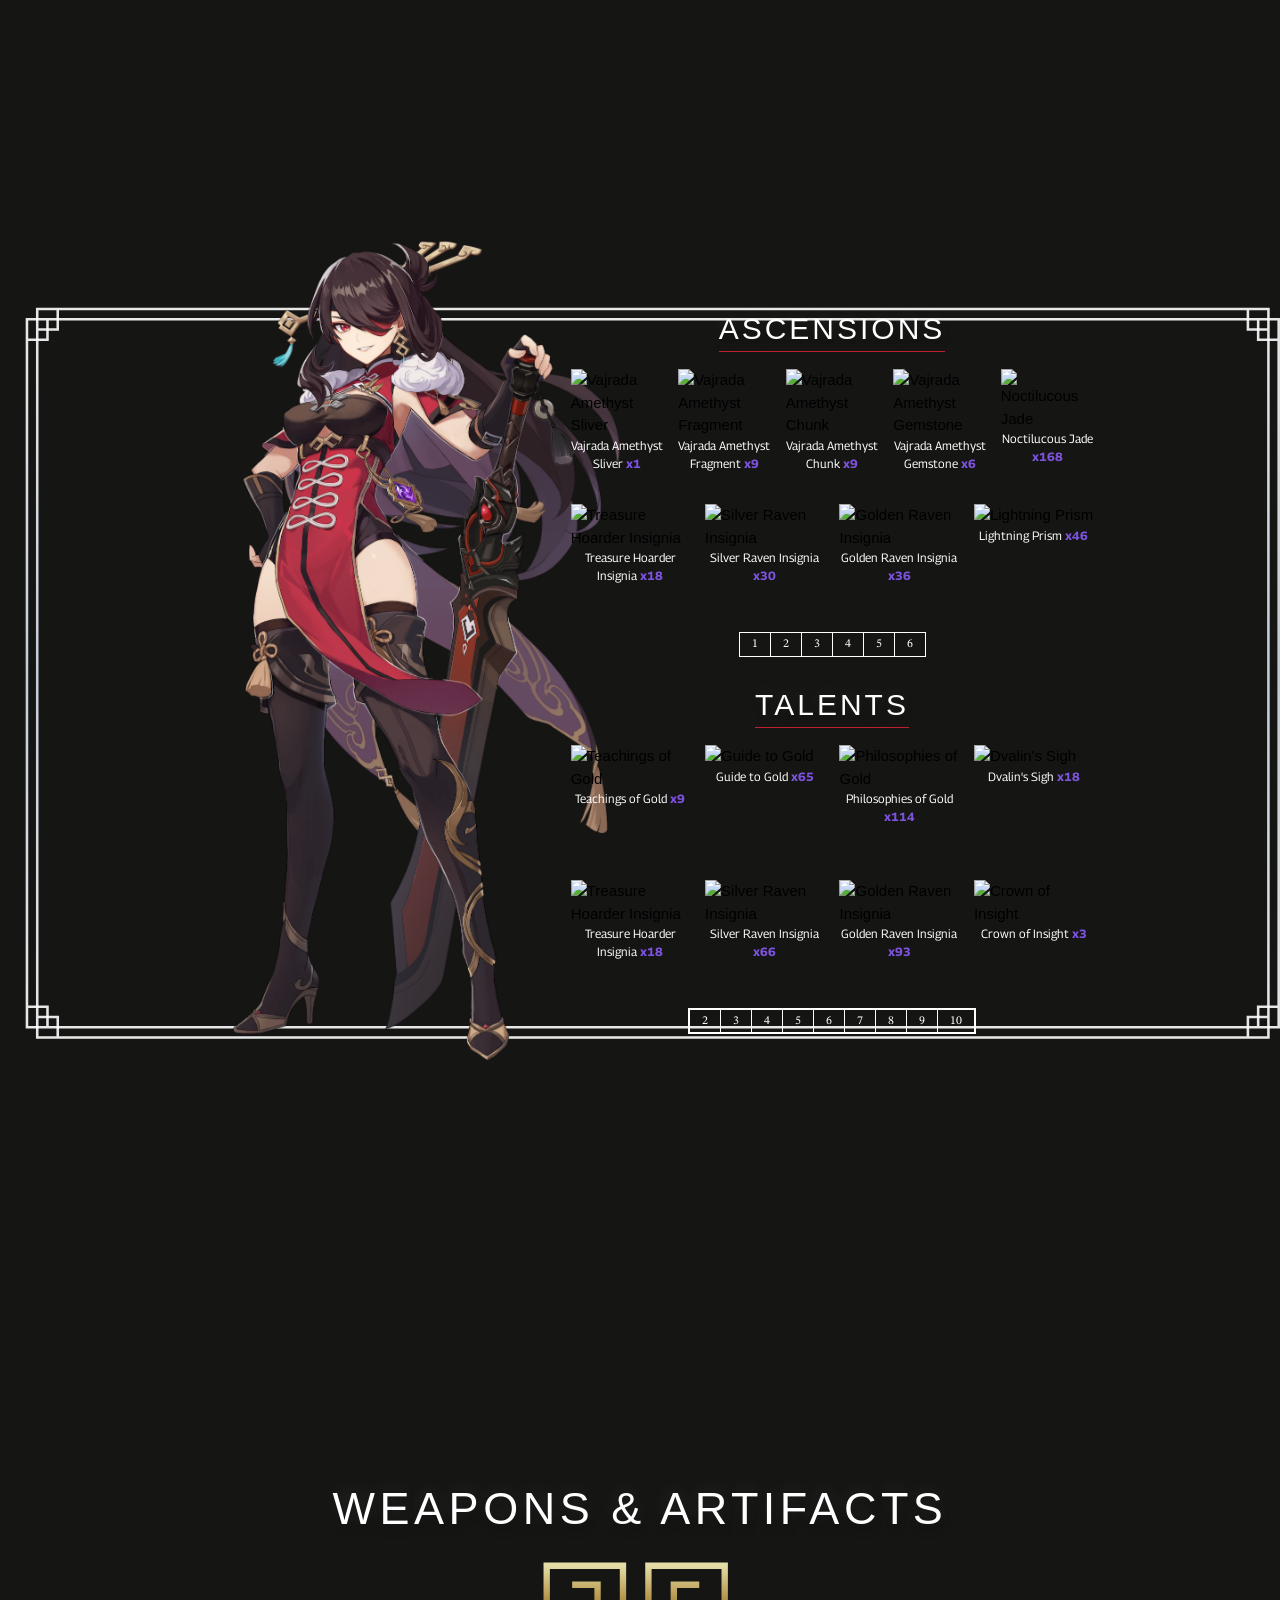
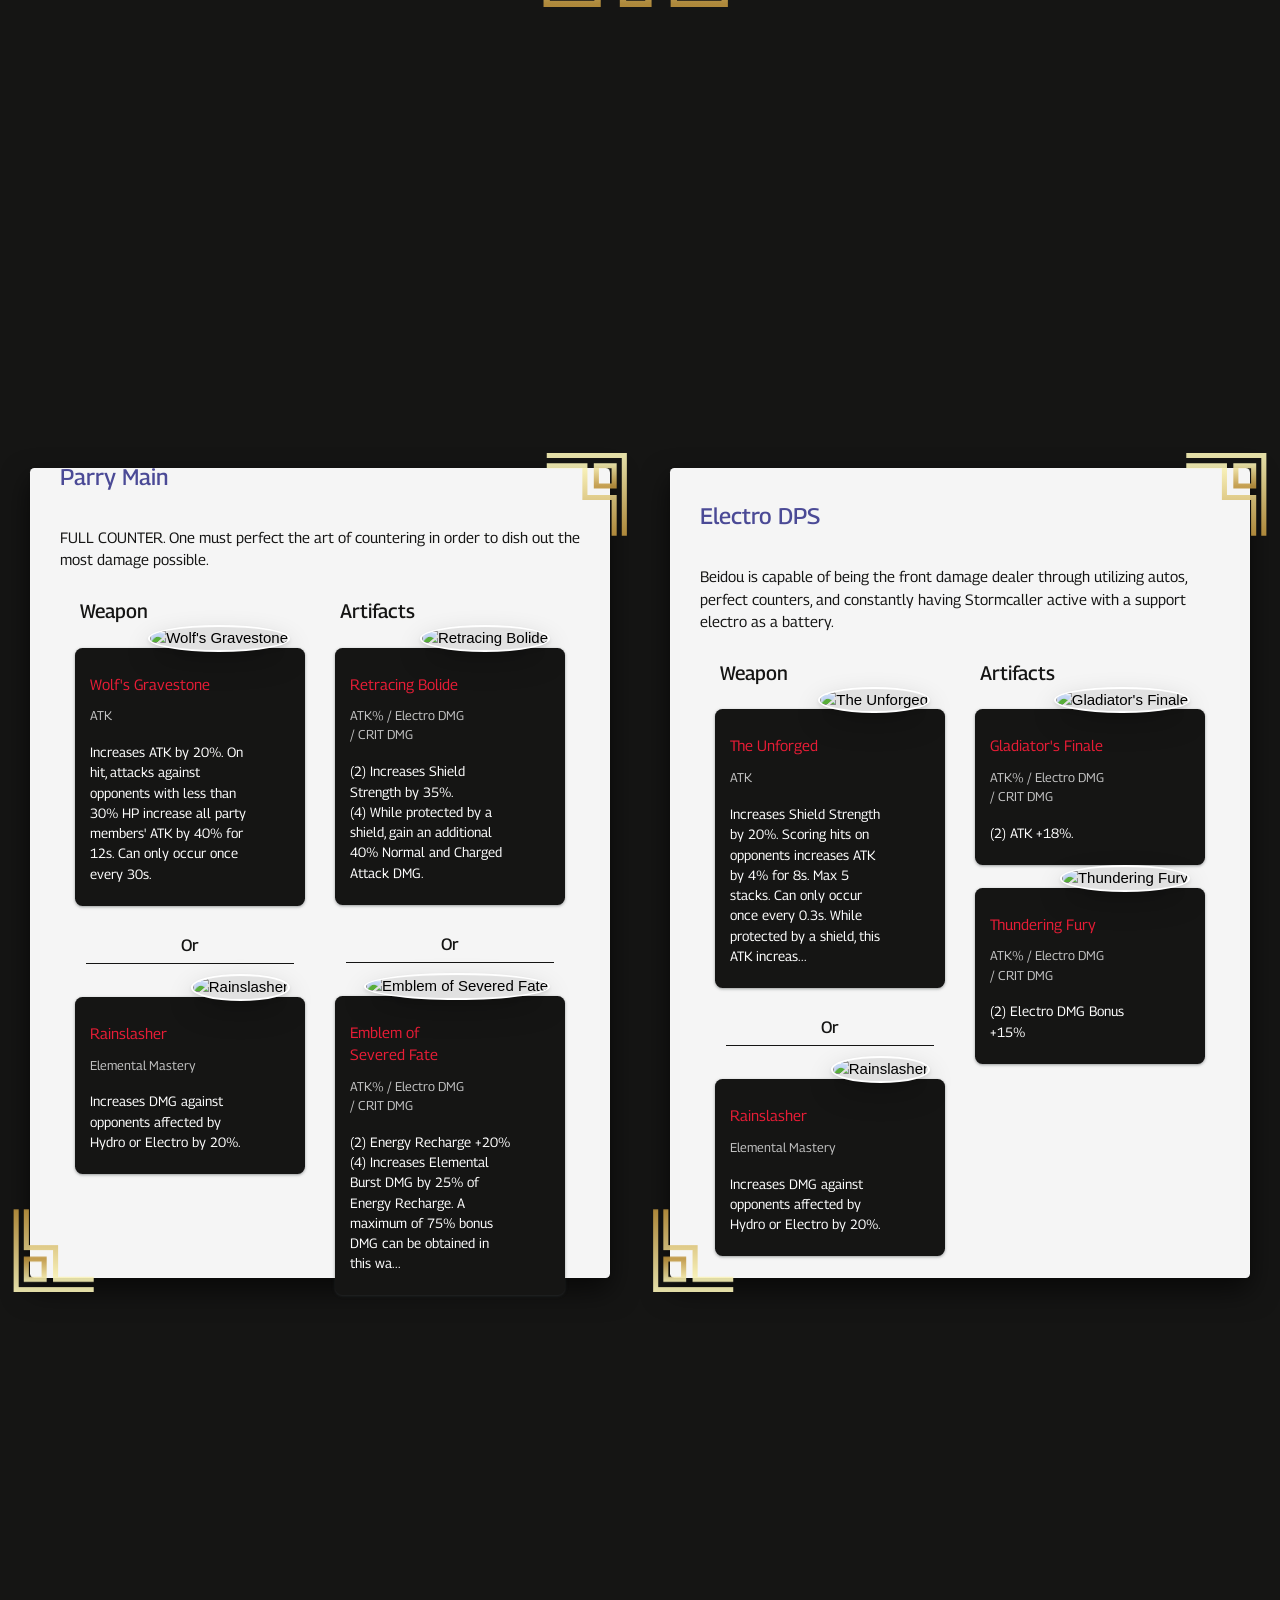
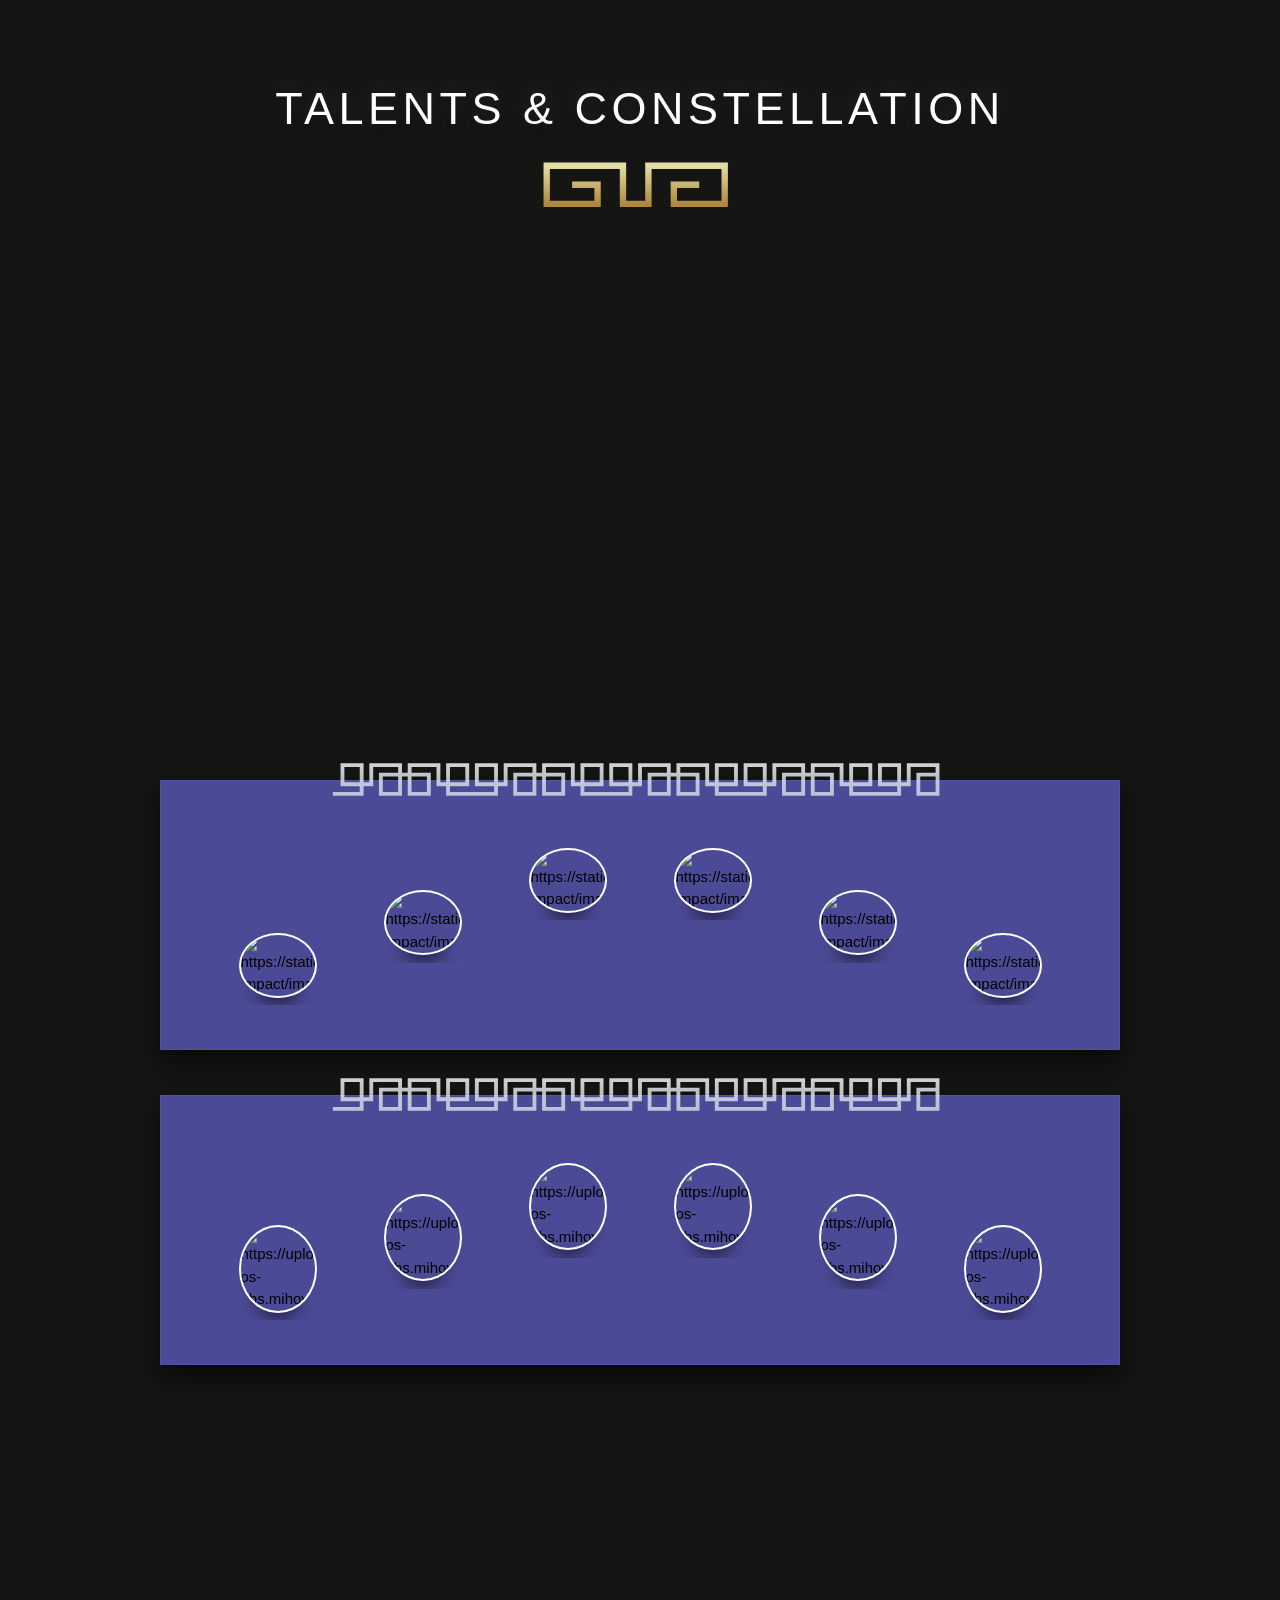
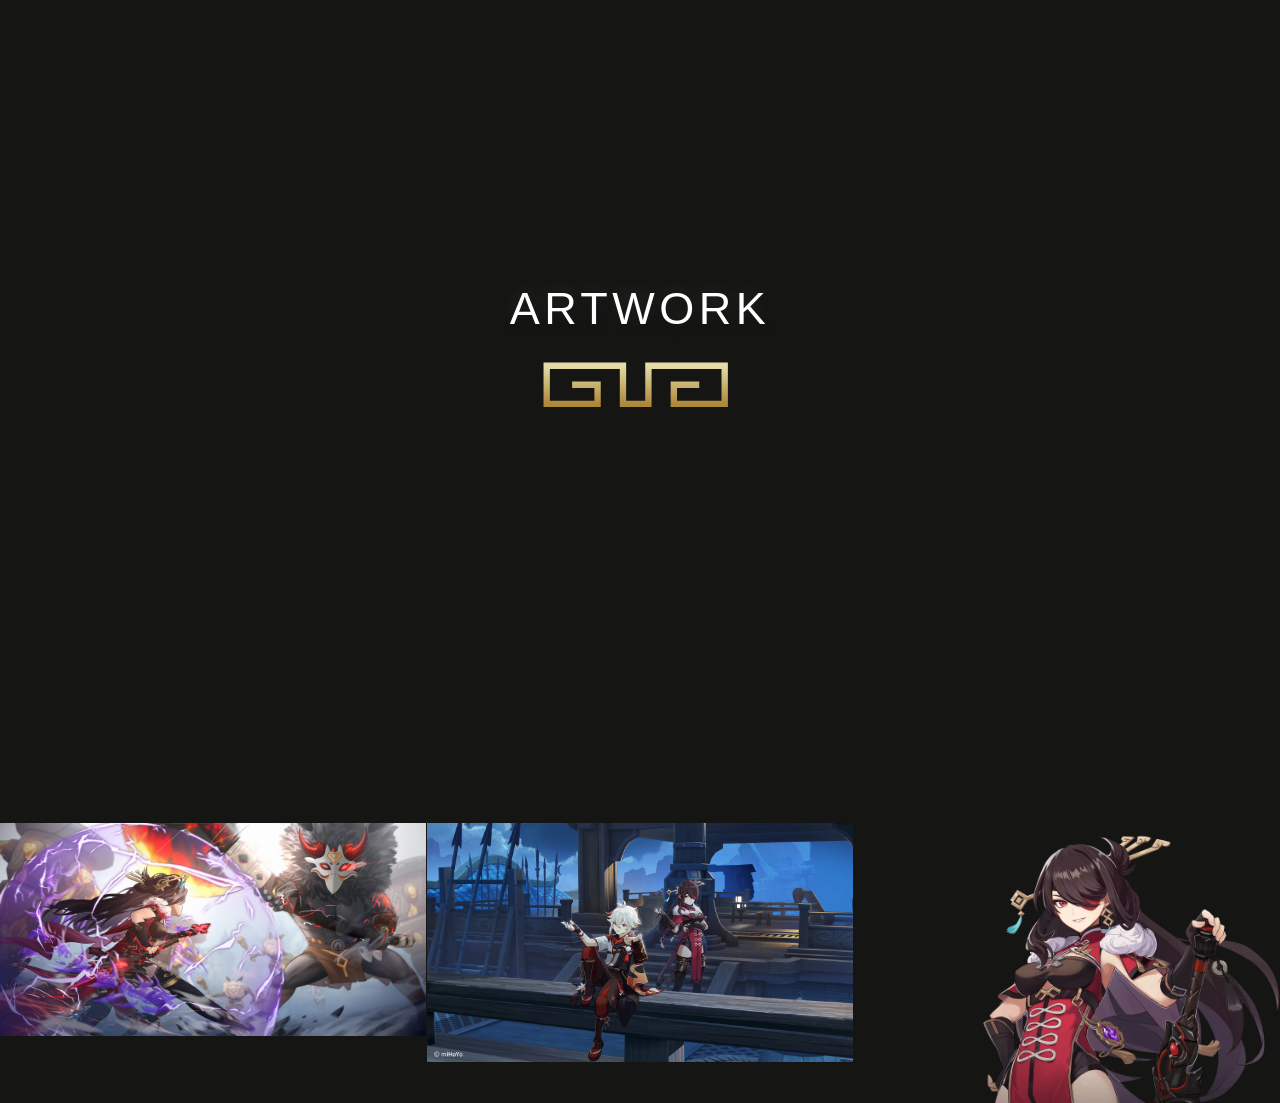
==== commit 35a8657d: "test w3 animation css" ====
--- a/Liyue/Beidou/beidou.html
+++ b/Liyue/Beidou/beidou.html
@@ -6,6 +6,7 @@
     <meta name="viewport" content="width=device-width, initial-scale=1.0">
     <link rel='stylesheet' href='./style.css'>
     <link rel="stylesheet" href="https://unpkg.com/aos@next/dist/aos.css" />
+    <link rel="stylesheet" href="https://www.w3schools.com/w3css/4/w3.css">
     <script src='./scripts/character.js' async></script>
     
     <script src='./scripts/randomQuote.js' defer></script> 
@@ -45,8 +46,8 @@
     </svg>
 
     <section class="opening-section">
-        <h1 class="title" id="title" data-aos="zoom-out" data-aos-delay="100"></h1>
-        <h2 class="sub-title" id="sub-title" data-aos="zoom-out" data-aos-delay="300"></h2>
+        <h1 class="title w3-animate-top w3-animate-opacity" id="title"></h1>
+        <h2 class="sub-title w3-animate-top" id="sub-title"></h2>
         <!-- Random Quote -->
         <!-- <p class="random-quote" id="randomQuote" data-aos="zoom-out" data-aos-delay="300"></p> -->
         <svg viewBox="0 0 151 15" xmlns="http://www.w3.org/2000/svg">
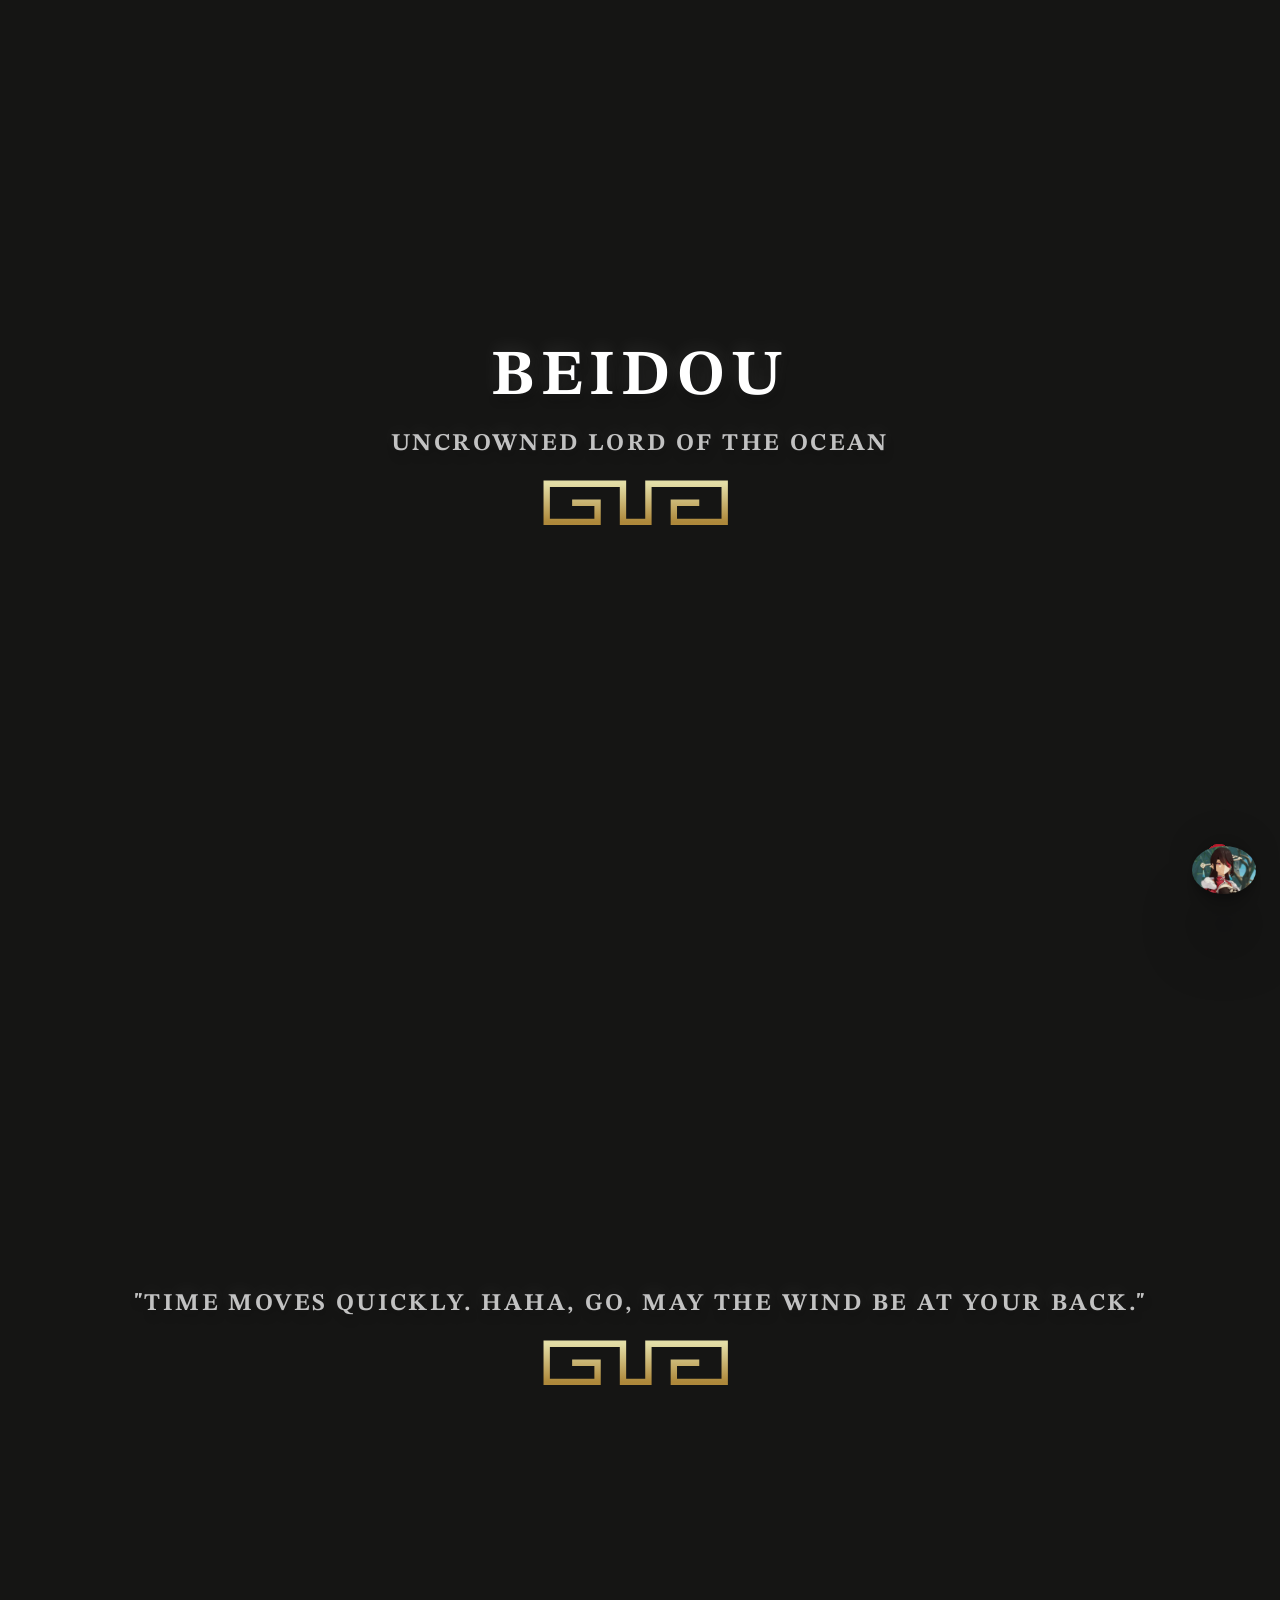
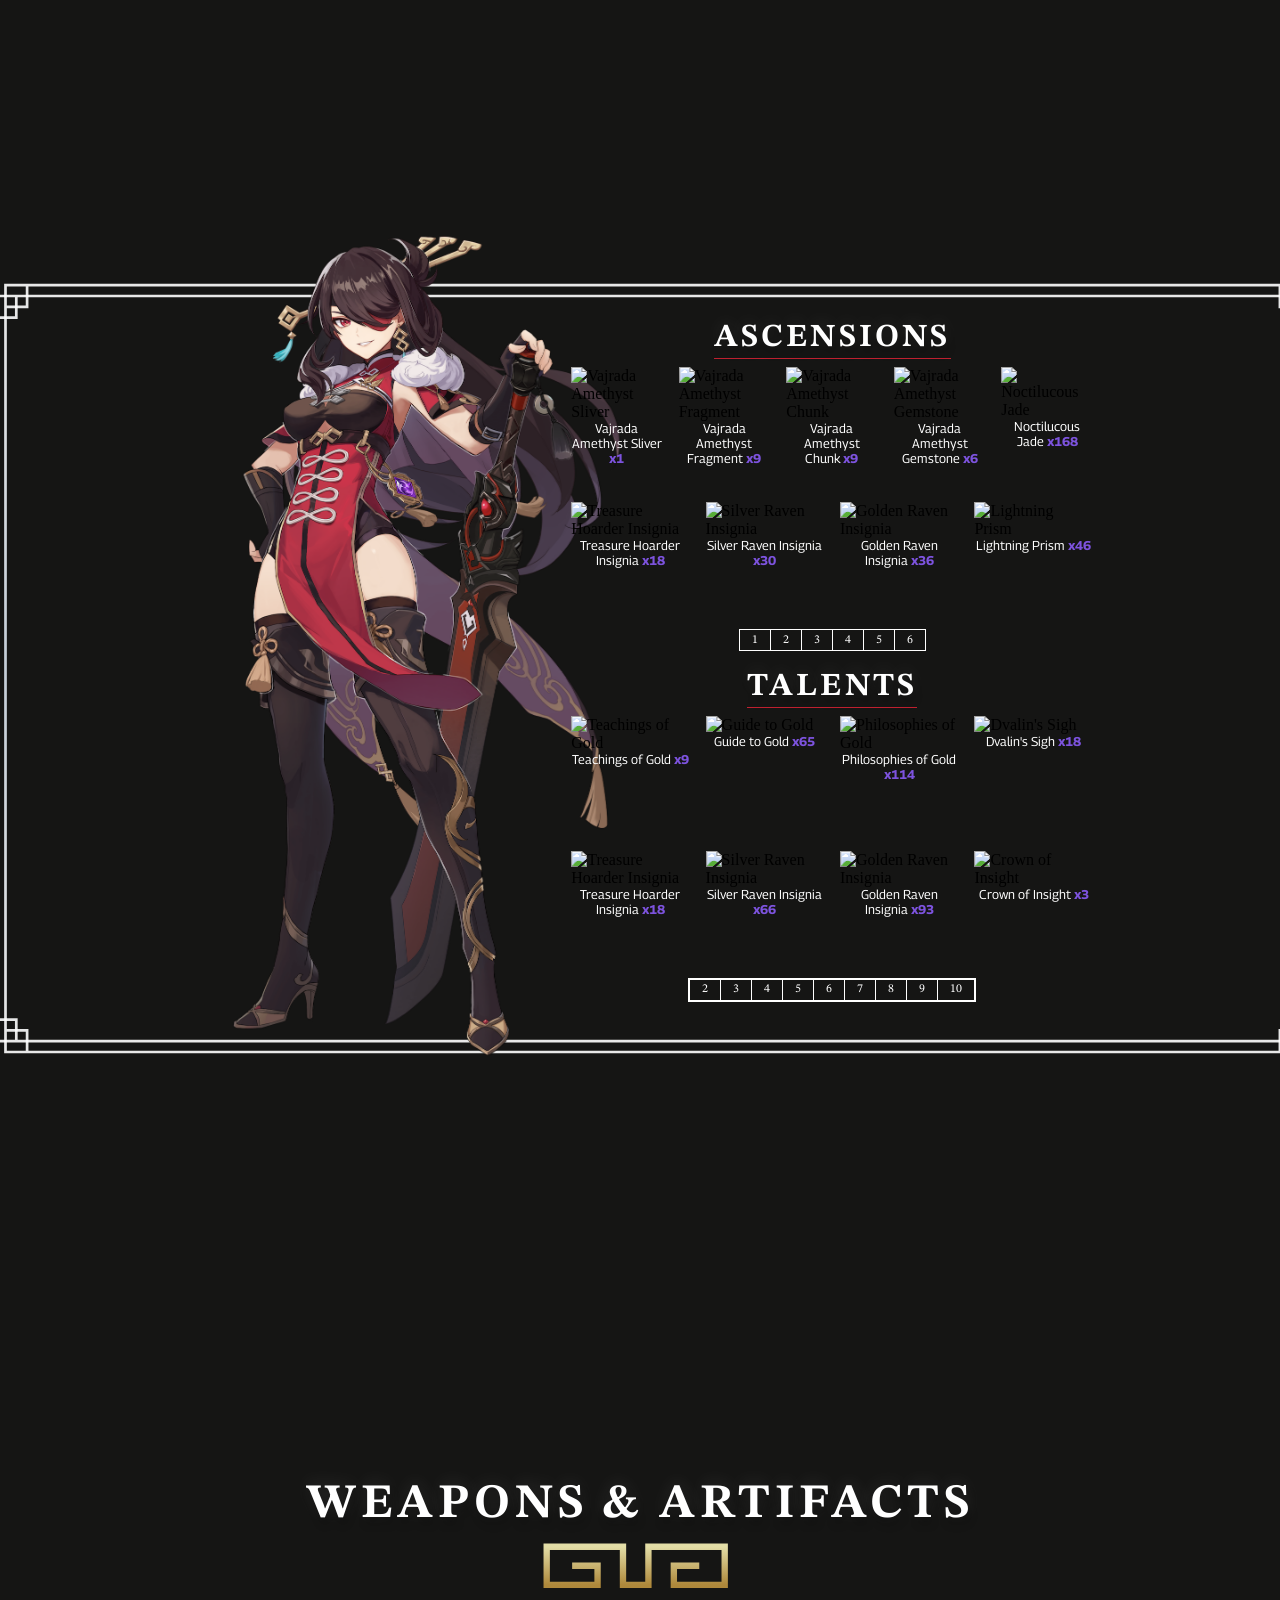
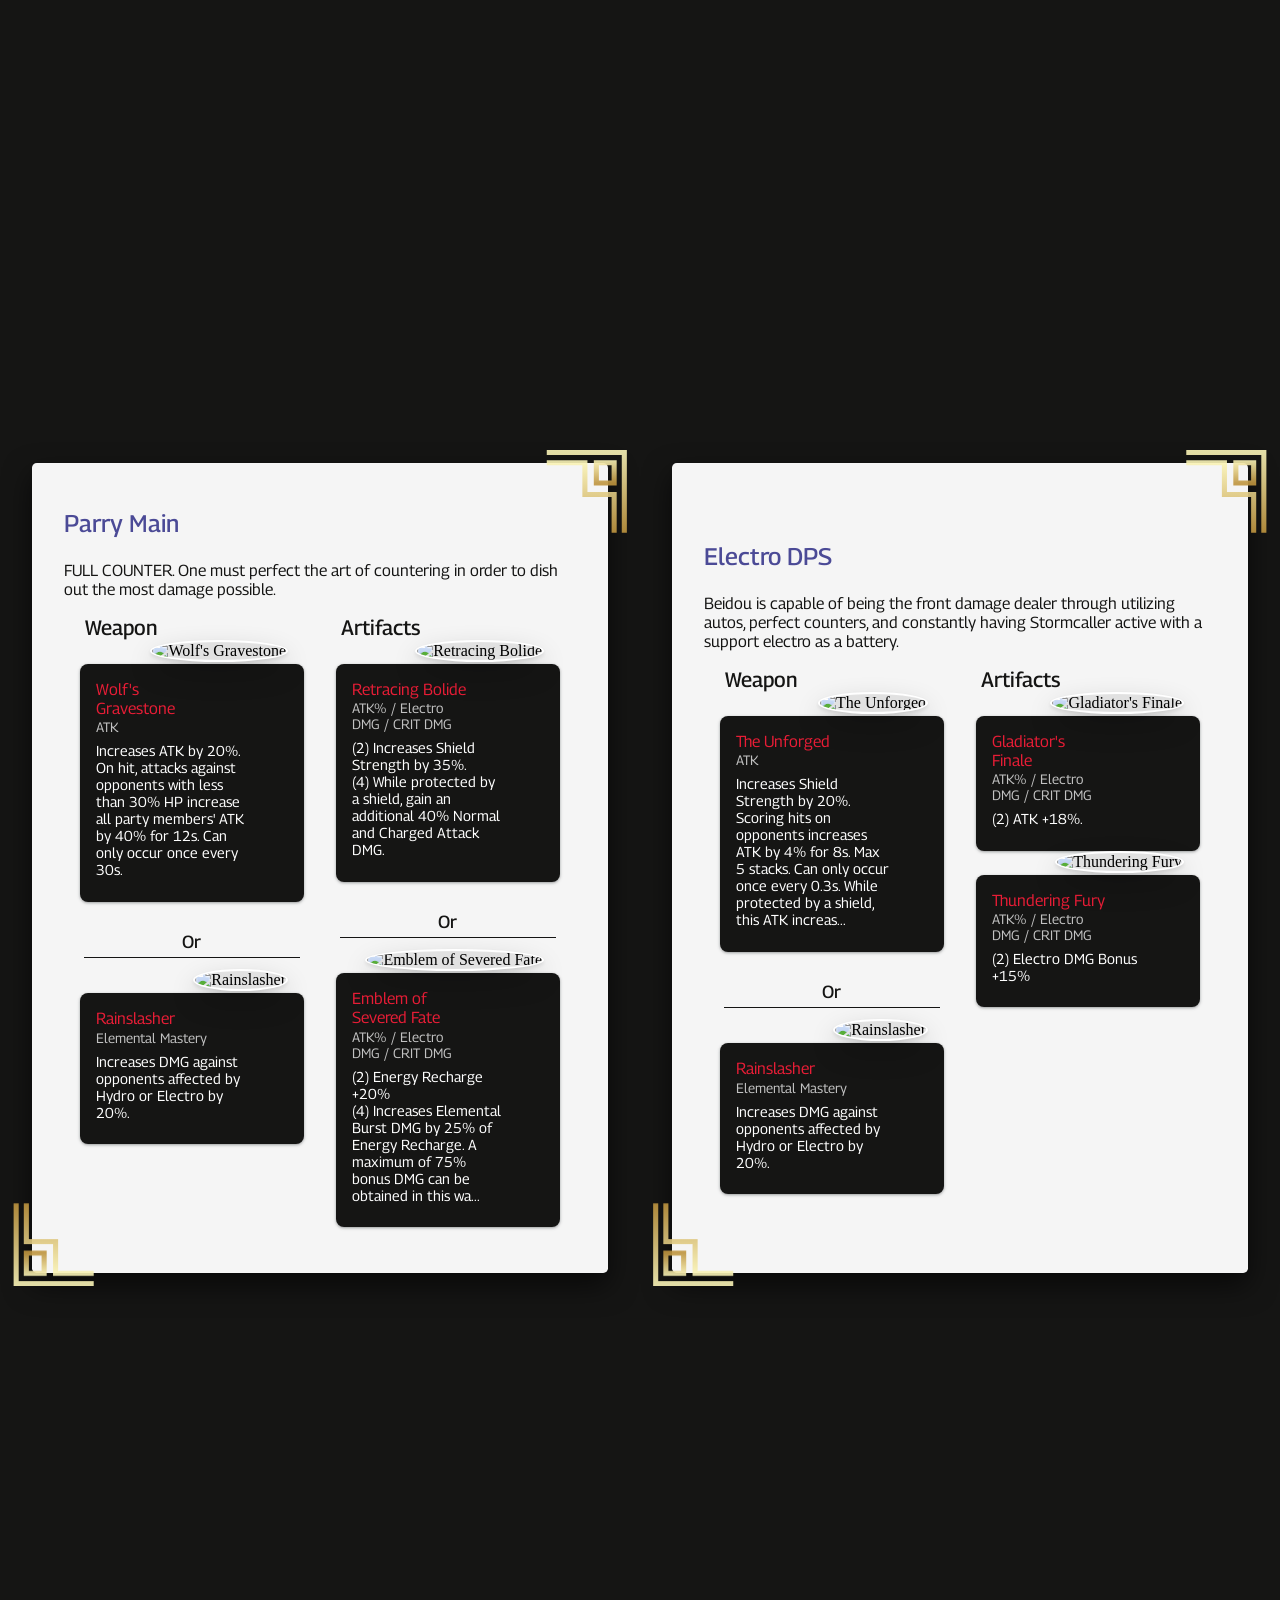
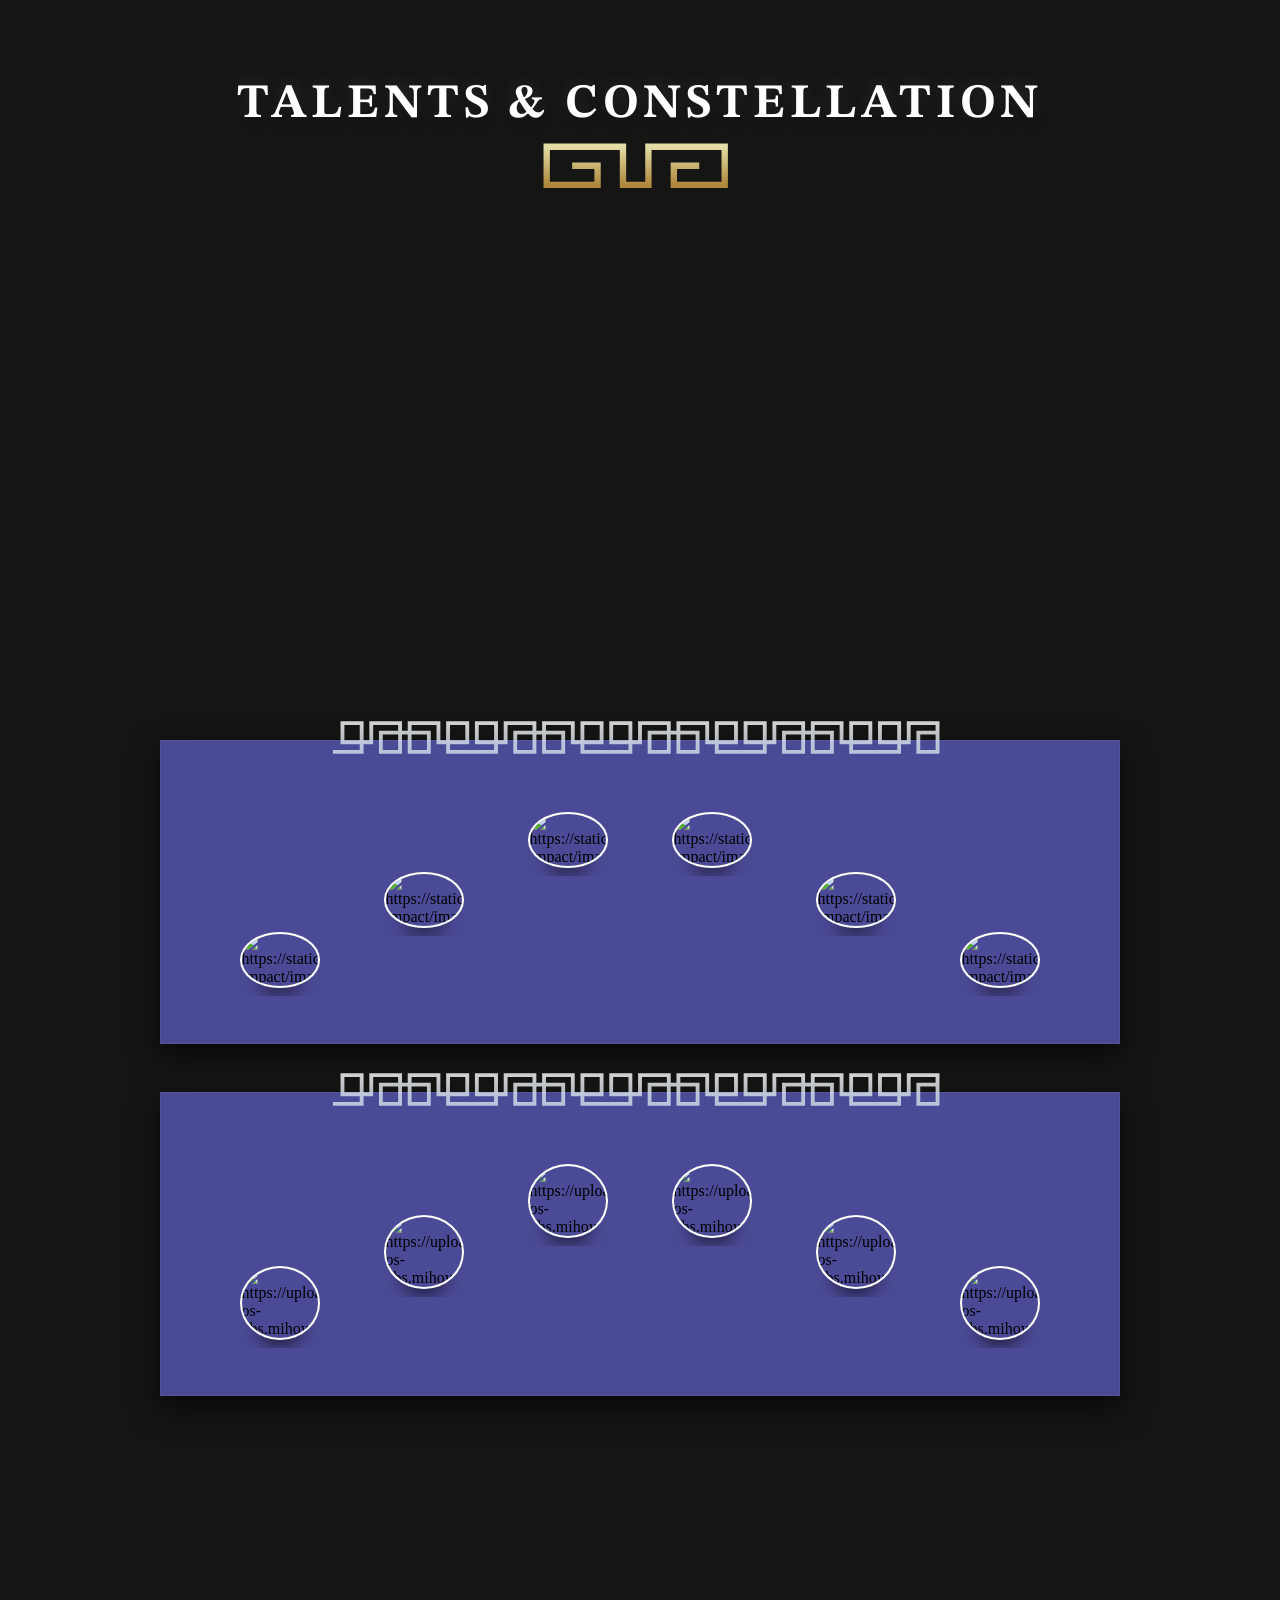
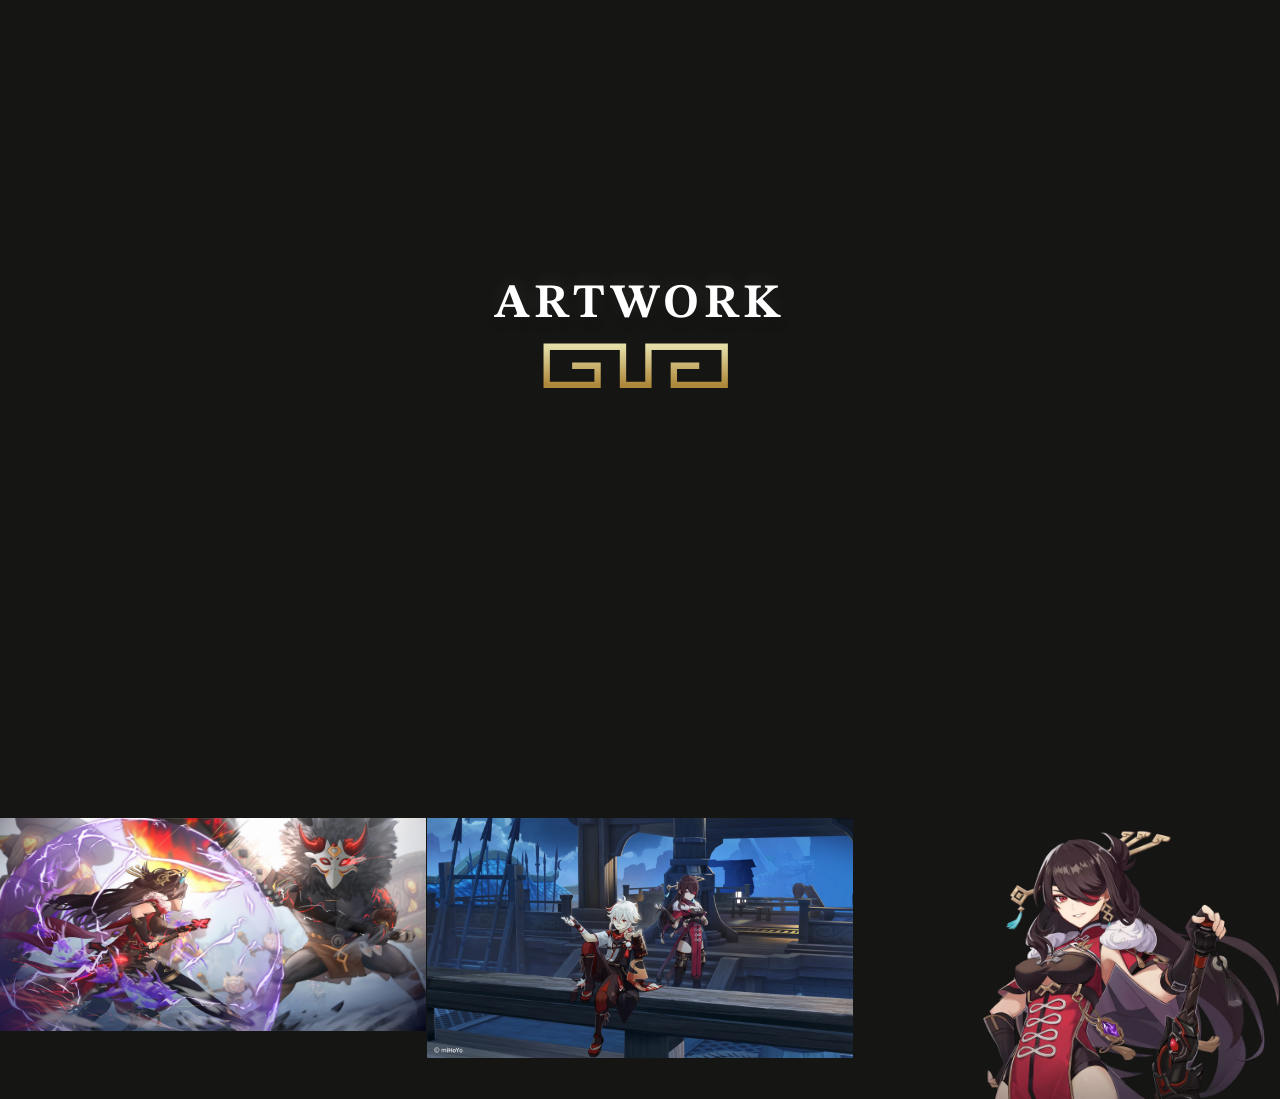
==== commit 35ba3fd4: "test own animations" ====
--- a/Liyue/Beidou/beidou.html
+++ b/Liyue/Beidou/beidou.html
@@ -5,10 +5,10 @@
     <meta http-equiv="X-UA-Compatible" content="IE=edge">
     <meta name="viewport" content="width=device-width, initial-scale=1.0">
     <link rel='stylesheet' href='./style.css'>
+    <link rel="stylesheet" href="./animations.css">
     <link rel="stylesheet" href="https://unpkg.com/aos@next/dist/aos.css" />
-    <link rel="stylesheet" href="https://www.w3schools.com/w3css/4/w3.css">
     <script src='./scripts/character.js' async></script>
-    
+    <script src='./scripts/animation.js' async></script>
     <script src='./scripts/randomQuote.js' defer></script> 
     <script src='./scripts/videoArtwork.js' async></script>
     <script src='./scripts/menu.js' defer></script>
@@ -46,8 +46,8 @@
     </svg>
 
     <section class="opening-section">
-        <h1 class="title w3-animate-top w3-animate-opacity" id="title"></h1>
-        <h2 class="sub-title w3-animate-top" id="sub-title"></h2>
+        <h1 class="title fadeInDown" id="title"></h1>
+        <h2 class="sub-title fadeInDown" id="sub-title"></h2>
         <!-- Random Quote -->
         <!-- <p class="random-quote" id="randomQuote" data-aos="zoom-out" data-aos-delay="300"></p> -->
         <svg viewBox="0 0 151 15" xmlns="http://www.w3.org/2000/svg">
@@ -65,7 +65,7 @@
     </section>
 
     <section class="title-section">
-        <h2 data-aos="zoom-out-down" id="random-quote"></h2>
+        <h2 class="zoomIn" id="random-quote"></h2>
         <svg viewBox="0 0 151 15" xmlns="http://www.w3.org/2000/svg">
             <path d="M 45 2.5 L 47 2.5 L 47 4 L 43 4 L 43 1 L 49 1 L 49 4 L 51 4 L 51 1 L 57 1 L 57 4 L 53 4 L 53 2.5 L 55 2.5 " class="path" stroke="url(#lightToDarkGold)" stroke-width=".5" fill="transparent"></path>
         </svg>
--- a/Liyue/Beidou/animations.css
+++ b/Liyue/Beidou/animations.css
@@ -0,0 +1,35 @@
+.fadeInDown {
+    animation-name: fadeInDown;
+    animation-duration: 1s;
+    animation-fill-mode: both;
+    animation-timing-function: ease-out;
+}
+
+.zoomIn {
+    animation-name: zoomIn;
+    animation-duration: 1s;
+    animation-fill-mode: both;
+    animation-timing-function: ease-out;
+}
+
+@keyframes fadeInDown {
+    0% {
+       opacity: 0;
+       transform: translateY(-50px);
+    }
+    100% {
+       opacity: 1;
+       transform: translateY(0);
+    }
+} 
+
+@keyframes zoomIn {
+    0% {
+        opacity: 0; 
+        transform: scale(1.5);
+    }
+    100%{
+        opacity: 1;
+        transform: scale(1);
+    }
+}
